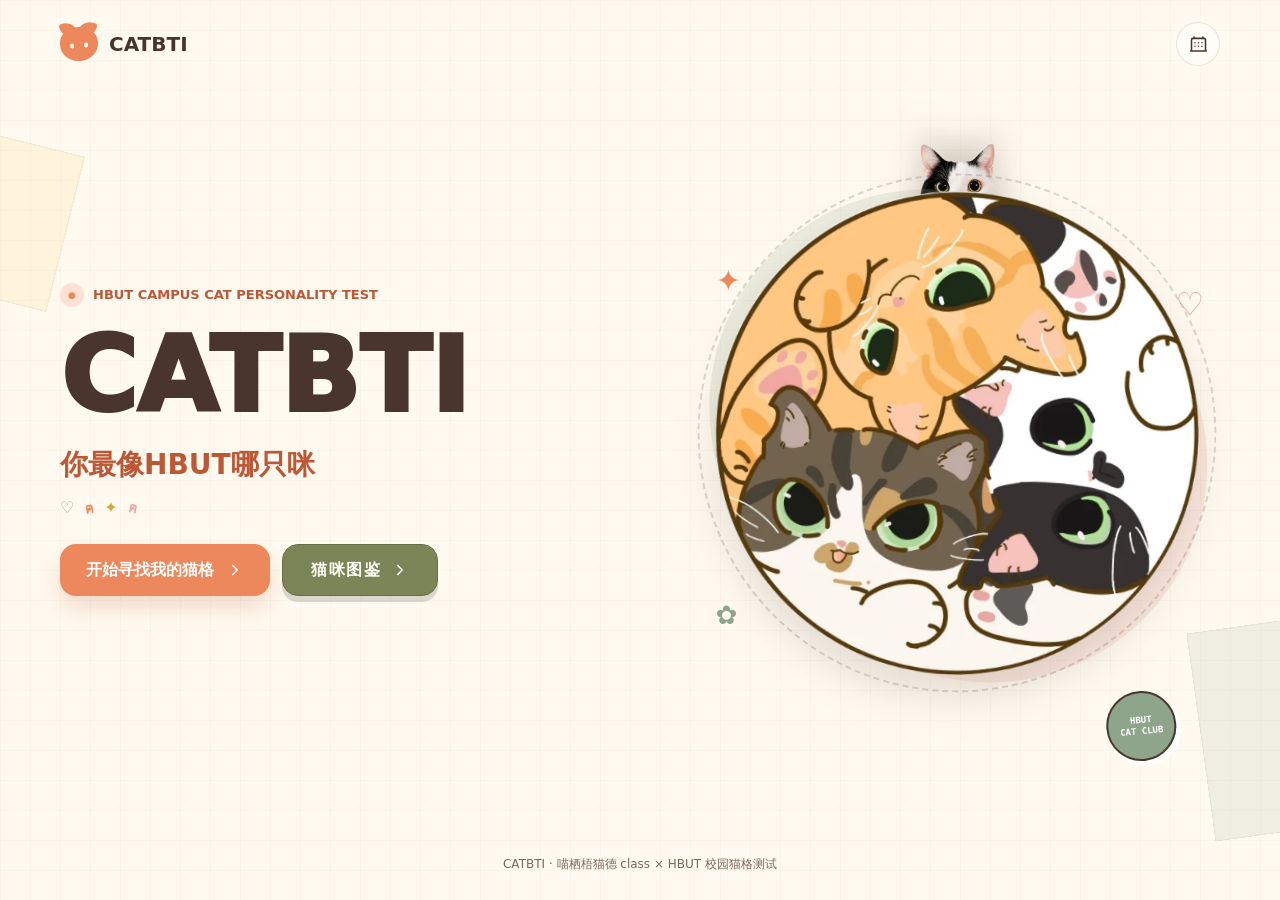
==== index.html @ 285d9686 "Fix responsive image aspect ratios" ====
<!DOCTYPE html>
<html lang="zh-CN">
<head>
  <meta charset="UTF-8">
  <meta name="viewport" content="width=device-width, initial-scale=1.0, viewport-fit=cover">
  <meta name="theme-color" content="#fffaf0">
  <meta name="description" content="CATBTI HBUT 校园猫格测试">
  <title>CATBTI · HBUT 校园猫格测试</title>
  <link rel="icon" href="data:image/svg+xml,%3Csvg xmlns='http://www.w3.org/2000/svg' viewBox='0 0 32 32'%3E%3Ctext y='24' font-size='24'%3E%F0%9F%90%BE%3C/text%3E%3C/svg%3E">
  <link rel="stylesheet" href="styles/foundation/base.css?v=20260801-layout1">
  <link rel="stylesheet" href="styles/pages/result.css?v=20260801-layout1">
  <link rel="stylesheet" href="styles/effects/animations.css?v=20260801-layout1">
  <link rel="stylesheet" href="styles/foundation/responsive.css?v=20260801-layout1">
</head>
<body>
  <div class="ambient ambient-one" aria-hidden="true"></div>
  <div class="ambient ambient-two" aria-hidden="true"></div>

  <header class="site-header">
    <button class="brand" type="button" data-route="home" aria-label="返回首页">
      <span class="brand-mark" aria-hidden="true"><span></span></span>
      <span class="brand-name" data-content="site.shortName"></span>
    </button>
    <button class="icon-button" id="galleryShortcut" type="button" aria-label="打开猫咪图鉴" title="猫咪图鉴">
      <svg viewBox="0 0 24 24" aria-hidden="true"><path d="M4 19.5V6.8C4 5.8 4.8 5 5.8 5H18a2 2 0 0 1 2 2v12.5M7 5V3.5M17 5V3.5M3 19.5h18M8 10h.01M12 10h.01M16 10h.01M8 14h.01M12 14h.01M16 14h.01"/></svg>
    </button>
  </header>

  <main id="app" tabindex="-1">
    <section class="view home-view is-active" id="homeView" aria-labelledby="homeTitle">
      <div class="hero-copy">
        <div class="eyebrow"><span class="mini-paw" aria-hidden="true">●</span><span data-content="site.eyebrow"></span></div>
        <h1 id="homeTitle"><span data-content="site.name"></span></h1>
        <p class="hero-intro" data-content="site.intro"></p>
        <div class="hero-doodles" aria-hidden="true"><span>♡</span><span>ฅ</span><span>✦</span><span>ฅ</span></div>
        <div class="hero-actions">
          <button class="button button-primary" id="startButton" type="button">
            <span data-content="site.startButton"></span>
            <svg viewBox="0 0 24 24" aria-hidden="true"><path d="m9 18 6-6-6-6"/></svg>
          </button>
          <button class="button button-secondary" id="homeGalleryButton" type="button">
            <span>猫咪图鉴</span>
            <svg viewBox="0 0 24 24" aria-hidden="true"><path d="m9 18 6-6-6-6"/></svg>
          </button>
        </div>
      </div>
      <div class="hero-visual">
        <button class="disc-peek-cat disc-peek-dazuo" type="button" data-peek-cat="dazuo" aria-label="发现圆边偷看的大佐，点一下让它躲回去" aria-hidden="true" tabindex="-1">
          <img data-src="assets/images/cover/cover-peek-dazuo-radial-v2.png?v=20260728-radial2" data-sizes="(max-width: 640px) 112px, 148px" alt="" decoding="async">
        </button>
        <button class="disc-peek-cat disc-peek-laba" type="button" data-peek-cat="laba" aria-label="发现圆边偷看的喇叭，点一下让它躲回去" aria-hidden="true" tabindex="-1">
          <img data-src="assets/images/cover/cover-peek-laba-radial-v2.png?v=20260728-radial2" data-sizes="(max-width: 640px) 112px, 148px" alt="" decoding="async">
        </button>
        <div class="hero-cover-frame">
          <img data-src="assets/images/cover/cover.png" data-sizes="(max-width: 760px) 92vw, 620px" fetchpriority="high" alt="四只 HBUT 校园猫咪的可爱合照插画">
          <span class="cover-sticker" aria-hidden="true">HBUT<br>CAT CLUB</span>
        </div>
        <span class="cover-spark cover-spark-one" aria-hidden="true">✦</span>
        <span class="cover-spark cover-spark-two" aria-hidden="true">♡</span>
        <span class="cover-spark cover-spark-three" aria-hidden="true">✿</span>
      </div>
    </section>

    <section class="view test-view" id="testView" aria-labelledby="questionTitle">
      <div class="test-shell">
        <div class="test-topline">
          <button class="back-button" id="testBackButton" type="button" aria-label="返回上一题" title="返回上一题">
            <svg viewBox="0 0 24 24" aria-hidden="true"><path d="m15 18-6-6 6-6"/></svg>
            <span>上一题</span>
          </button>
          <div class="progress-copy"><span id="progressLabel"></span><strong id="progressPercent"></strong></div>
        </div>
        <div class="progress-track" aria-hidden="true"><span id="progressBar"></span></div>
        <article class="question-panel" id="questionPanel">
          <span class="question-paw paw-print-one" aria-hidden="true">ฅ</span>
          <span class="question-paw paw-print-two" aria-hidden="true">♡</span>
          <div class="question-number" id="questionNumber"></div>
          <h2 id="questionTitle"></h2>
          <div class="option-list" id="optionList" role="radiogroup"></div>
        </article>
      </div>
    </section>

    <section class="view result-view" id="resultView" aria-labelledby="resultType">
      <div class="receipt-scene" id="receiptScene">
        <div class="receipt-feed" id="receiptFeed">
          <article class="result-shell" id="resultReceipt">
            <div class="result-heading">
              <span class="eyebrow" data-content="site.resultEyebrow"></span>
              <h2 id="resultType"></h2>
              <p id="resultTitle"></p>
            </div>
            <section class="claim-card" aria-labelledby="claimCardTitle">
              <div class="claim-card-copy">
                <span class="claim-card-kicker">CAT PERSONALITY CARD</span>
                <h3 id="claimCardTitle" data-content="site.claimNotice"></h3>
                <p>向摊位工作人员出示本页即可领取</p>
              </div>
              <div class="result-barcode" role="img" aria-label="CATBTI 猫格卡领取条形码">
                <span aria-hidden="true"></span>
                <p id="resultBarcodeCode">CATBTI</p>
              </div>
            </section>
        <div class="result-layout">
          <div class="result-portrait-wrap">
            <div class="result-photo-stage">
              <div class="result-photo-track" id="resultPhotoTrack" aria-live="polite"></div>
              <div class="cat-intro-effect" id="resultCatEffect" aria-hidden="true">
                <img data-src="assets/images/surprises/zuoxiajiao-surprise-cutout.png" data-sizes="(max-width: 900px) 88vw, 600px" alt="" decoding="async">
              </div>
              <button class="photo-nav photo-prev" id="photoPrev" type="button" aria-label="上一张猫咪照片" title="上一张">
                <svg viewBox="0 0 24 24" aria-hidden="true"><path d="m15 18-6-6 6-6"/></svg>
              </button>
              <button class="photo-nav photo-next" id="photoNext" type="button" aria-label="下一张猫咪照片" title="下一张">
                <svg viewBox="0 0 24 24" aria-hidden="true"><path d="m9 6 6 6-6 6"/></svg>
              </button>
            </div>
            <div class="photo-pagination" id="photoPagination" aria-label="照片页码"></div>
            <span class="type-stamp" id="resultStamp"></span>
            <div class="dazuo-surprise" id="dazuoSurprise" aria-hidden="true">
              <div class="surprise-glow"></div>
              <div class="gift-whisper" aria-hidden="true">似乎有什么东西在里面</div>
              <div class="cat-duel-stage" aria-live="polite">
                <button class="duel-cat duel-cat-dazuo" type="button" data-duel-cat="dazuo" aria-label="点击大佐">
                  <img data-src="assets/images/surprises/duo/surprise-dazuo.png" data-sizes="(max-width: 640px) 46vw, 420px" alt="大佐" decoding="async">
                </button>
                <button class="duel-cat duel-cat-laba" type="button" data-duel-cat="laba" aria-label="点击喇叭">
                  <img data-src="assets/images/surprises/duo/surprise-laba.png" data-sizes="(max-width: 640px) 46vw, 420px" alt="喇叭" decoding="async">
                </button>
                <div class="surprise-caption" id="surpriseCaption">
                  <span class="surprise-caption-copy">礼盒里好像有猫在讲话……</span>
                </div>
                <button class="surprise-end-button" id="surpriseEndButton" type="button" aria-label="结束惊喜">
                  <img class="end-paw" data-src="assets/images/ui/end-paw.png" data-sizes="96px" alt="" aria-hidden="true" decoding="async">
                  <span>END</span>
                </button>
              </div>
              <div class="gift-box" role="button" tabindex="0" aria-label="打开礼盒">
                <img data-src="assets/images/surprises/duo/dazuo-gift-box.png" data-sizes="(max-width: 640px) 72vw, 420px" alt="" decoding="async">
              </div>
              <span class="spark spark-1">✦</span>
              <span class="spark spark-2">✧</span>
              <span class="spark spark-3">✦</span>
              <span class="spark spark-4">✧</span>
              <span class="spark spark-5">✦</span>
              <span class="spark spark-6">✧</span>
              <span class="spark spark-7">✦</span>
              <span class="spark spark-8">✧</span>
              <span class="spark spark-9">✦</span>
              <span class="spark spark-10">✧</span>
              <span class="spark spark-11">✦</span>
              <span class="spark spark-12">✧</span>
              <span class="spark spark-13">✦</span>
              <span class="spark spark-14">✧</span>
              <span class="confetti confetti-1"></span>
              <span class="confetti confetti-2"></span>
              <span class="confetti confetti-3"></span>
              <span class="confetti confetti-4"></span>
              <span class="confetti confetti-5"></span>
              <span class="confetti confetti-6"></span>
              <span class="confetti confetti-7"></span>
              <span class="confetti confetti-8"></span>
              <span class="confetti confetti-9"></span>
              <span class="confetti confetti-10"></span>
              <span class="confetti confetti-11"></span>
              <span class="confetti confetti-12"></span>
              <span class="confetti confetti-13"></span>
              <span class="confetti confetti-14"></span>
              <span class="confetti confetti-15"></span>
              <span class="confetti confetti-16"></span>
              <span class="soft-boom"></span>
            </div>
          </div>
          <div class="result-copy">
            <div class="cat-identity">
              <div class="cat-name-line"><span data-content="site.yourCatLabel"></span><strong id="resultCatName"></strong></div>
            </div>
            <blockquote class="result-signature" id="resultQuote"></blockquote>
            <section class="result-personality" aria-labelledby="personalityTitle">
              <h3 id="personalityTitle">你可能是</h3>
              <div class="result-personality-content" id="resultPersonality"></div>
            </section>
            <section class="result-story" aria-labelledby="catStoryTitle">
              <h3 id="catStoryTitle">猫咪小传</h3>
              <div class="result-story-content" id="resultBiography"></div>
            </section>
          </div>
        </div>
          </article>
        </div>
        <div class="result-actions">
          <button class="button button-primary" id="retryButton" type="button" data-content="site.retryButton"></button>
          <button class="button button-secondary" id="resultGalleryButton" type="button" data-content="site.galleryButton"></button>
        </div>
        <button class="danke-queen-pop" id="dankeQueenPop" type="button" aria-label="queen surprise">
          <span class="danke-heart" aria-hidden="true"></span>
          <img class="danke-throne" data-src="assets/images/surprises/danke-queen/danke-queen-throne.png?v=20260729-queen1" data-sizes="(max-width: 640px) 90vw, 620px" alt="" aria-hidden="true" decoding="async">
          <span class="danke-particles" aria-hidden="true">
            <i></i><i></i><i></i><i></i><i></i><i></i>
            <i></i><i></i><i></i><i></i><i></i><i></i>
          </span>
          <img class="danke-queen-cat" data-src="assets/images/surprises/danke-queen/danke-queen-royal.png?v=20260729-queen1" data-sizes="(max-width: 640px) 48vw, 360px" alt="Danke queen" decoding="async">
          <span class="danke-queen-bubble">QUEEN never cry&#65281;&#128081;</span>
        </button>
      </div>
        <aside class="result-group-invite" aria-labelledby="resultGroupInviteTitle">
          <h3 id="resultGroupInviteTitle">感谢您完成这个测试，欢迎加入湖工猫友交流群一起讨论小猫咪！</h3>
          <strong>801014356</strong>
        </aside>
        <section class="community-panel" aria-label="猫协介绍">
          <div class="community-heading">
            <span class="community-kicker">HBUT CAT CLUB</span>
            <p class="community-intro">如果你对校园猫咪救助工作感兴趣，以下是一些猫协介绍：</p>
          </div>

          <div class="association-copy">
            <section class="association-section">
              <span class="association-index" aria-hidden="true">01</span>
              <div>
                <h4>我们在做什么</h4>
                <p>猫协目前以对学校猫咪进行绝育为主。我们不是学校官方社团，而是民间组织，大家都是为爱发电，所以很需要成员愿意做事。</p>
              </div>
            </section>
            <section class="association-section">
              <span class="association-index" aria-hidden="true">02</span>
              <div>
                <h4>资金与 TNR 工作</h4>
                <p>协会主要通过文创义卖的商业化活动（不通过募捐）筹集资金，对学校里的猫咪进行 TNR，即抓捕、绝育、放归。</p>
                <p>由于协会前期经验教训和目前实际条件限制，协会暂不会对学校里的猫咪进行救助和领养。原因包括但不限于：救助花费的资金是绝育的几倍且收效甚微；领养方面目前不具备能够用于过渡猫咪的房间和足够的照看人手。我们的工作重心在 TNR 上，可能与传统的救助理念有差异，希望各位同学能提前了解清楚。</p>
              </div>
            </section>
            <section class="association-section">
              <span class="association-index" aria-hidden="true">03</span>
              <div>
                <h4>加入前请了解</h4>
                <p>由于商业化活动不可避免地涉及资金交易，协会没有办法注册成为湖工官方社团，只能以创业项目为外壳、以民间社团的名义活动。因此，官方社团的部分福利（如素测加分等）我们无法提供。</p>
                <p>协会内气氛友善，没有上下级之分，大家都是为爱发电。协会内也有礼物、团建和其他娱乐活动，还可以学习到许多创业项目相关的知识和能力。加入协会会是一段与其他学校组织不一样的经历。</p>
                <p>进入协会需要付出一定的时间和精力，无论是线下活动、文创设计还是自媒体运营，都需要能够负责某一部分工作。长时间不承接任何任务、不参与任何活动的成员将会被协会劝退。</p>
                <p>目前分为绝育小队、猫协号运营、文创设计、摆摊活动等几个板块。如果在权衡与思考后决定加入，可以加入猫咪同好群，查看招新公告并联系我们。</p>
              </div>
            </section>
          </div>

          <section class="official-accounts" aria-labelledby="accountsTitle">
            <div class="accounts-heading">
              <span>FOLLOW US</span>
              <h4 id="accountsTitle">我们的更多官方账号</h4>
            </div>
            <div class="account-grid">
              <figure class="account-card">
                <div class="account-image"><img src="assets/images/generated/social/social-douyin-jpg-1200.webp" srcset="assets/images/generated/social/social-douyin-jpg-320.webp 320w, assets/images/generated/social/social-douyin-jpg-720.webp 720w, assets/images/generated/social/social-douyin-jpg-1200.webp 1200w" sizes="(max-width: 640px) 88vw, 360px" width="1200" height="1867" alt="猫协抖音账号页面" loading="lazy" decoding="async"></div>
                <figcaption><strong>抖音账号</strong><span>40719682273</span></figcaption>
              </figure>
              <figure class="account-card">
                <div class="account-image"><img src="assets/images/generated/social/social-xiaohongshu-jpg-987.webp" srcset="assets/images/generated/social/social-xiaohongshu-jpg-320.webp 320w, assets/images/generated/social/social-xiaohongshu-jpg-720.webp 720w, assets/images/generated/social/social-xiaohongshu-jpg-987.webp 987w" sizes="(max-width: 640px) 88vw, 360px" width="987" height="1347" alt="猫协小红书账号页面" loading="lazy" decoding="async"></div>
                <figcaption><strong>小红书账号</strong><span>2983452568</span></figcaption>
              </figure>
              <figure class="account-card">
                <div class="account-image account-image-qr"><img src="assets/images/generated/social/public-account-qr-jpg-258.webp" width="258" height="258" alt="喵栖梧猫德 class 微信公众号二维码" loading="lazy" decoding="async"></div>
                <figcaption><strong>公众号账号</strong><span>扫码关注</span><small class="account-note">有精心制作的湖工猫咪图鉴，速来品鉴！</small></figcaption>
              </figure>
            </div>
          </section>

          <footer class="community-thanks">
            <span>THANK YOU</span>
            <p>在此感谢机关枪，佐佐咪，淼淼搭建此网站，和帮助内测提出建议的猫协成员，以及提供照片和故事的所有猫友们。</p>
          </footer>
        </section>
    </section>

    <section class="view gallery-view" id="galleryView" aria-labelledby="galleryTitle">
      <button class="gallery-back-button" id="galleryBackButton" type="button" hidden>
        <svg viewBox="0 0 24 24" aria-hidden="true"><path d="m15 18-6-6 6-6"/></svg>
        <span id="galleryBackLabel">返回测试结果</span>
      </button>
      <div class="gallery-heading">
        <span class="eyebrow" data-content="site.galleryEyebrow"></span>
        <h2 id="galleryTitle" data-content="site.galleryTitle"></h2>
        <p data-content="site.galleryIntro"></p>
      </div>
      <aside class="student-guide" aria-label="新生指引">
        <div class="guide-bubble">住在不同区解锁的咪也不一样呀！来提前认识一下咪们吧，欢迎来摊位上购入咪学长学姐周边！</div>
        <figure class="guide-cat">
          <img data-src="assets/images/guides/danhuang-guide-cutout.png" data-sizes="(max-width: 640px) 42vw, 280px" alt="蛋黄新生指引" decoding="async">
          <figcaption>新生指引</figcaption>
        </figure>
      </aside>
      <div class="cat-atlas" id="catGrid"></div>
    </section>
  </main>

  <section class="fate-transition" id="fateTransition" aria-hidden="true" aria-live="assertive">
    <div class="fate-transition-backdrop" aria-hidden="true"></div>
    <div class="fate-transition-stage">
      <div class="fate-copy">
        <span class="fate-kicker">命运的骰子摇动……</span>
        <h2>大佐和喇叭会不会降临呢？</h2>
      </div>

      <div class="fate-dice-scene" aria-hidden="true">
        <div class="fate-dice">
          <span class="fate-dice-face fate-dice-front"><i></i></span>
          <span class="fate-dice-face fate-dice-back"><i></i><i></i><i></i><i></i><i></i><i></i></span>
          <span class="fate-dice-face fate-dice-right"><i></i><i></i><i></i></span>
          <span class="fate-dice-face fate-dice-left"><i></i><i></i><i></i><i></i></span>
          <span class="fate-dice-face fate-dice-top"><i></i><i></i></span>
          <span class="fate-dice-face fate-dice-bottom"><i></i><i></i><i></i><i></i><i></i></span>
        </div>
        <span class="fate-dice-shadow"></span>
      </div>

      <div class="fate-burst" aria-hidden="true">
        <i></i><i></i><i></i><i></i><i></i><i></i>
        <i></i><i></i><i></i><i></i><i></i><i></i>
      </div>

      <div class="fate-escape-cats" aria-hidden="true">
        <img class="fate-escape-cat fate-escape-dazuo" data-src="assets/images/surprises/duo/surprise-dazuo.png" data-sizes="(max-width: 640px) 38vw, 360px" alt="" decoding="async">
        <img class="fate-escape-cat fate-escape-laba" data-src="assets/images/surprises/duo/surprise-laba.png" data-sizes="(max-width: 640px) 38vw, 360px" alt="" decoding="async">
        <span class="fate-paw-trail fate-paw-trail-left">🐾　🐾　🐾</span>
        <span class="fate-paw-trail fate-paw-trail-right">🐾　🐾　🐾</span>
      </div>

      <p class="fate-outcome" id="fateOutcome"></p>
    </div>
  </section>

  <footer><span data-content="site.footer"></span></footer>

  <dialog class="cat-dialog" id="catDialog">
    <button class="dialog-close" id="dialogClose" type="button" aria-label="关闭" title="关闭">
      <svg viewBox="0 0 24 24" aria-hidden="true"><path d="M6 6l12 12M18 6 6 18"/></svg>
    </button>
    <div id="dialogContent"></div>
  </dialog>

  <script src="src/data/config.js?v=20260729-danta1"></script>
  <script src="src/core/matcher.js"></script>
  <script src="src/core/image-manifest.js?v=20260731-images1"></script>
  <script src="src/core/runtime.js?v=20260731-images1"></script>
  <script src="src/features/cover-peek.js?v=20260801-structure1"></script>
  <script src="src/features/quiz.js?v=20260801-structure1"></script>
  <script src="src/features/effects/fate-transition.js?v=20260731-images1"></script>
  <script src="src/features/effects/danke-queen.js?v=20260731-refactor3"></script>
  <script src="src/features/effects/duo-surprise.js?v=20260731-images1"></script>
  <script src="src/app.js?v=20260801-images2"></script>
</body>
</html>
---- styles/foundation/base.css ----
:root {
  --cream: #fffaf0;
  --paper: #fffdf8;
  --butter: #f8e7b3;
  --orange: #ed875c;
  --orange-dark: #bd5837;
  --brown: #49352d;
  --brown-soft: #7d665b;
  --sage: #8ea58c;
  --pink: #e8a8a0;
  --line: rgba(73, 53, 45, 0.13);
  --shadow: 0 18px 55px rgba(107, 72, 50, 0.12);
  --radius-lg: 28px;
  --radius-md: 20px;
  --font: "PingFang SC", "Microsoft YaHei", system-ui, sans-serif;
  --receipt-display: Impact, Haettenschweiler, "Arial Narrow Bold", "Arial Black", sans-serif;
  --receipt-slab: Rockwell, "Rockwell Extra Bold", "Arial Black", "Microsoft YaHei", serif;
  --receipt-mono: "Courier New", Consolas, "Microsoft YaHei", monospace;
}

* { box-sizing: border-box; }

html { scroll-behavior: smooth; overflow-x: hidden; }

body {
  margin: 0;
  min-width: 320px;
  overflow-x: hidden;
  color: var(--brown);
  background:
    linear-gradient(rgba(73, 53, 45, 0.027) 1px, transparent 1px),
    linear-gradient(90deg, rgba(73, 53, 45, 0.027) 1px, transparent 1px),
    var(--cream);
  background-size: 30px 30px;
  font-family: var(--font);
  line-height: 1.6;
  letter-spacing: 0;
  -webkit-font-smoothing: antialiased;
}

button, input { font: inherit; }
button { color: inherit; }
button:focus-visible, [role="radio"]:focus-visible { outline: 3px solid rgba(237, 135, 92, 0.35); outline-offset: 3px; }
button,
[role="button"],
.disc-peek-cat,
.duel-cat,
.gift-box,
.surprise-end-button,
.danke-queen-pop,
.danke-queen-cat,
.result-heading p.is-danke-trigger {
  -webkit-tap-highlight-color: transparent;
  -webkit-touch-callout: none;
  user-select: none;
  touch-action: manipulation;
}
img { display: block; max-width: 100%; height: auto; }

.ambient {
  position: fixed;
  z-index: -1;
  pointer-events: none;
  border: 1px solid rgba(73, 53, 45, 0.06);
  transform: rotate(14deg);
}
.ambient-one { width: 160px; height: 160px; top: 15%; left: -92px; background: rgba(248, 231, 179, 0.34); }
.ambient-two { width: 210px; height: 210px; right: -130px; bottom: 8%; background: rgba(142, 165, 140, 0.13); transform: rotate(-8deg); }

.site-header {
  width: min(1160px, calc(100% - 40px));
  height: 88px;
  margin: 0 auto;
  display: flex;
  align-items: center;
  justify-content: space-between;
  position: relative;
  z-index: 10;
}

.brand { border: 0; background: none; padding: 8px 0; display: flex; gap: 11px; align-items: center; cursor: pointer; }
.brand-name { font-size: 20px; font-weight: 900; letter-spacing: 0; }
.brand-mark { width: 38px; height: 34px; position: relative; background: var(--orange); border-radius: 46% 46% 50% 50%; transform: rotate(-4deg); }
.brand-mark::before, .brand-mark::after { content: ""; position: absolute; top: -6px; width: 15px; height: 17px; background: var(--orange); border-radius: 3px 12px 3px 12px; }
.brand-mark::before { left: 2px; transform: rotate(-20deg); }
.brand-mark::after { right: 2px; transform: rotate(110deg); }
.brand-mark span::before, .brand-mark span::after { content: ""; position: absolute; z-index: 1; top: 16px; width: 4px; height: 5px; border-radius: 50%; background: var(--cream); }
.brand-mark span::before { left: 10px; }
.brand-mark span::after { right: 10px; }

.icon-button, .back-button, .dialog-close {
  width: 44px;
  height: 44px;
  display: grid;
  place-items: center;
  border: 1px solid var(--line);
  border-radius: 50%;
  background: rgba(255, 253, 248, 0.86);
  cursor: pointer;
  transition: transform 180ms ease, background 180ms ease;
}
.icon-button:hover, .back-button:hover, .dialog-close:hover { transform: translateY(-2px); background: #fff; }
.icon-button svg, .back-button svg, .dialog-close svg { width: 21px; fill: none; stroke: currentColor; stroke-width: 1.8; stroke-linecap: round; stroke-linejoin: round; }
.back-button { width: auto; grid-auto-flow: column; gap: 7px; padding: 0 14px 0 11px; border-radius: 99px; font-size: 13px; font-weight: 800; }
.back-button:disabled { color: #b9a99e; background: rgba(245, 238, 227, .6); cursor: not-allowed; opacity: .65; }
.back-button:disabled:hover { transform: none; }

main { min-height: calc(100vh - 158px); outline: none; }
.view { display: none; width: min(1160px, calc(100% - 40px)); margin: 0 auto; animation: view-in 420ms ease both; }
.view.is-active { display: block; }
@keyframes view-in { from { opacity: 0; transform: translateY(8px); } to { opacity: 1; transform: none; } }

.home-view.is-active {
  min-height: calc(100vh - 158px);
  display: grid;
  grid-template-columns: minmax(0, 1fr) minmax(430px, 0.92fr);
  gap: 64px;
  align-items: center;
  padding: 46px 0 76px;
  position: relative;
}
.hero-copy, .hero-visual { position: relative; z-index: 2; }

.eyebrow {
  display: inline-flex;
  align-items: center;
  gap: 9px;
  color: var(--orange-dark);
  font-size: 13px;
  font-weight: 800;
  letter-spacing: 0;
}
.mini-paw { width: 24px; height: 24px; display: grid; place-items: center; color: var(--orange); border-radius: 50%; background: #fde2d3; font-size: 9px; }
.hero-copy h1 { margin: 24px 0 22px; font-size: 104px; line-height: 0.88; font-weight: 950; color: var(--brown); }
.hero-copy h1 small { max-width: 470px; display: block; margin-top: 27px; color: var(--orange); font-family: ui-monospace, SFMono-Regular, Consolas, monospace; font-size: 14px; line-height: 1.4; font-weight: 700; }
.hero-intro { max-width: 570px; margin: 0; color: var(--orange-dark); font-size: 28px; line-height: 1.45; font-weight: 900; }
.hero-doodles { height: 28px; display: flex; align-items: center; gap: 11px; margin-top: 9px; color: var(--sage); }
.hero-doodles span { display: inline-block; font-weight: 900; animation: doodle-bob 3.6s ease-in-out infinite; }
.hero-doodles span:nth-child(2) { color: var(--orange); animation-delay: -.8s; transform: rotate(-10deg); }
.hero-doodles span:nth-child(3) { color: #d5a940; animation-delay: -1.6s; }
.hero-doodles span:nth-child(4) { color: var(--pink); animation-delay: -2.4s; transform: rotate(11deg); }
@keyframes doodle-bob { 50% { transform: translateY(-4px) rotate(5deg); } }
.hero-actions { display: flex; gap: 12px; margin-top: 34px; }
.button { min-height: 52px; padding: 0 25px; border-radius: 16px; border: 1px solid transparent; font-weight: 800; cursor: pointer; transition: transform 180ms ease, box-shadow 180ms ease, background 180ms ease; }
.button:hover { transform: translateY(-2px); }
.button-primary { color: #fff; background: var(--orange); box-shadow: 0 12px 24px rgba(189, 88, 55, 0.2); }
.button-primary:hover { background: var(--orange-dark); box-shadow: 0 14px 30px rgba(189, 88, 55, 0.25); }
.button-secondary { border-color: var(--line); background: rgba(255, 253, 248, 0.88); }
.button-secondary:hover { background: #fff; }
.hero-actions .button-primary { display: inline-flex; align-items: center; gap: 12px; }
.hero-actions svg { width: 18px; fill: none; stroke: currentColor; stroke-width: 2; stroke-linecap: round; stroke-linejoin: round; }
.quick-facts { display: flex; flex-wrap: wrap; gap: 22px; margin-top: 32px; color: var(--brown-soft); font-size: 13px; }
.quick-facts span { display: flex; align-items: center; gap: 8px; }
.quick-facts i { width: 6px; height: 6px; border-radius: 50%; background: var(--sage); }

.hero-visual { min-height: 550px; position: relative; overflow: visible; isolation: isolate; }
.disc-peek-cat {
  --peek-contact-x: 50%;
  --peek-rotation: 0deg;
  --peek-in-x: 0px;
  --peek-in-y: 52px;
  position: absolute;
  z-index: 2;
  margin: 0;
  padding: 0;
  border: 0;
  outline: 0;
  opacity: 0;
  background: transparent;
  cursor: pointer;
  touch-action: manipulation;
  pointer-events: none;
  transform: translate(var(--peek-in-x), var(--peek-in-y)) rotate(var(--peek-rotation)) scale(.08);
  transform-origin: var(--peek-contact-x) 100%;
  transition: opacity 140ms ease, transform 330ms cubic-bezier(.17, .89, .28, 1.22);
  will-change: transform, opacity;
}
.disc-peek-cat.is-visible {
  opacity: 1;
  pointer-events: auto;
  transform: translate(0, 0) rotate(var(--peek-rotation)) scale(1);
}
.disc-peek-cat.is-hiding {
  opacity: 0;
  pointer-events: none;
  transform: translate(var(--peek-in-x), var(--peek-in-y)) rotate(var(--peek-rotation)) scale(.03);
  transition-duration: 140ms;
  transition-timing-function: cubic-bezier(.55, 0, .85, .35);
}
.disc-peek-cat:focus-visible {
  outline: none;
}
.disc-peek-cat img {
  display: block;
  width: 100%;
  height: 100%;
  object-fit: contain;
  user-select: none;
  -webkit-user-drag: none;
  filter: drop-shadow(0 -1px 2px rgba(76, 48, 35, .03));
  transition: filter 330ms cubic-bezier(.17, .89, .28, 1.22);
}
.disc-peek-cat.is-visible img {
  filter: drop-shadow(0 -10px 18px rgba(76, 48, 35, .28));
}
.disc-peek-cat.is-hiding img {
  filter: drop-shadow(0 -1px 1px rgba(76, 48, 35, 0));
  transition-duration: 140ms;
  transition-timing-function: cubic-bezier(.55, 0, .85, .35);
}
.hero-cover-frame { position: absolute; left: 50%; top: 48%; z-index: 4; width: min(92%, 485px); aspect-ratio: 1; pointer-events: none; transform: translate(-50%, -50%) rotate(2deg); }
.hero-cover-frame::before { content: ""; position: absolute; inset: -18px; z-index: -1; border: 2px dashed rgba(73, 53, 45, .18); border-radius: 50%; animation: spin 35s linear infinite; }
.hero-cover-frame::after { content: ""; position: absolute; inset: 5%; z-index: -2; border-radius: 50%; background: var(--butter); box-shadow: 34px 31px 0 rgba(232, 168, 160, .22), -31px -25px 0 rgba(142, 165, 140, .18); }
.hero-cover-frame img { width: 100%; height: 100%; object-fit: contain; filter: drop-shadow(0 22px 22px rgba(83, 55, 38, .15)); }
.cover-sticker { position: absolute; right: 12px; bottom: -80px; width: 70px; height: 70px; display: grid; place-items: center; border: 2px solid var(--brown); border-radius: 50%; color: #fff; background: var(--sage); font-family: ui-monospace, SFMono-Regular, Consolas, monospace; font-size: 9px; font-weight: 900; line-height: 1.25; text-align: center; transform: rotate(-7deg); box-shadow: 4px 5px 0 #fff; }
.cover-spark { position: absolute; z-index: 5; font-weight: 900; pointer-events: none; animation: float 4.5s ease-in-out infinite; }
.cover-spark-one { left: 4%; top: 16%; color: var(--orange); font-size: 30px; }
.cover-spark-two { right: 3%; top: 20%; color: var(--pink); font-size: 32px; animation-delay: -1.4s; }
.cover-spark-three { left: 4%; bottom: 15%; color: var(--sage); font-size: 26px; animation-delay: -2.6s; }
.sun-disc { position: absolute; width: 390px; height: 390px; left: 50%; top: 46%; border-radius: 50%; background: var(--butter); transform: translate(-50%, -50%); box-shadow: inset 0 0 0 1px rgba(73, 53, 45, 0.05); }
.sun-disc::before { content: ""; position: absolute; inset: -34px; border: 1px dashed rgba(73, 53, 45, 0.18); border-radius: 50%; animation: spin 35s linear infinite; }
@keyframes spin { to { transform: rotate(360deg); } }
.campus-line { position: absolute; left: 6%; right: 5%; bottom: 58px; height: 72px; border-bottom: 3px solid var(--brown); }
.campus-line::before { content: ""; position: absolute; left: 0; bottom: 0; width: 34%; height: 50px; border: 3px solid var(--brown); border-bottom: 0; clip-path: polygon(0 100%, 0 46%, 15% 46%, 15% 21%, 30% 21%, 30% 54%, 45% 54%, 45% 0, 61% 0, 61% 52%, 80% 52%, 80% 32%, 100% 32%, 100% 100%); background: rgba(255,250,240,.45); }
.campus-line::after { content: ""; position: absolute; right: 4%; bottom: 0; width: 110px; height: 65px; border: 3px solid var(--brown); border-bottom: 0; border-radius: 80% 80% 0 0; }
.hero-cat { position: absolute; left: 50%; top: 49%; width: 270px; height: 365px; transform: translate(-50%, -50%); }
.hero-head { position: absolute; z-index: 3; left: 35px; top: 38px; width: 200px; height: 174px; background: #d78a54; border: 3px solid var(--brown); border-radius: 44% 44% 46% 46%; }
.hero-ear { position: absolute; z-index: 2; top: 11px; width: 80px; height: 88px; background: #d78a54; border: 3px solid var(--brown); }
.hero-ear-left { left: 35px; border-radius: 8px 60px 8px 55px; transform: rotate(-12deg); }
.hero-ear-right { right: 35px; border-radius: 60px 8px 55px 8px; transform: rotate(12deg); }
.hero-ear::after { content: ""; position: absolute; inset: 18px; background: #edb2a0; border-radius: inherit; }
.hero-body { position: absolute; z-index: 1; left: 48px; top: 176px; width: 174px; height: 160px; background: #d78a54; border: 3px solid var(--brown); border-radius: 47% 47% 18% 18%; }
.hero-body::before, .hero-body::after { content: ""; position: absolute; bottom: -2px; width: 48px; height: 83px; background: #d78a54; border: 3px solid var(--brown); border-radius: 40px 40px 10px 10px; }
.hero-body::before { left: 13px; }.hero-body::after { right: 13px; }
.hero-tail { position: absolute; z-index: 0; right: -7px; bottom: 49px; width: 125px; height: 115px; border: 25px solid #d78a54; border-left-color: transparent; border-radius: 50%; transform: rotate(9deg); filter: drop-shadow(2px 0 var(--brown)) drop-shadow(-2px 0 var(--brown)) drop-shadow(0 2px var(--brown)) drop-shadow(0 -2px var(--brown)); }
.eye { position: absolute; top: 69px; width: 9px; height: 15px; border-radius: 50%; background: var(--brown); }.eye-left { left: 57px; }.eye-right { right: 57px; }
.nose { position: absolute; left: 50%; top: 93px; width: 11px; height: 8px; border-radius: 50% 50% 65% 65%; background: #8f4f42; transform: translateX(-50%); }
.mouth { position: absolute; left: 50%; top: 102px; width: 30px; height: 17px; border-bottom: 2px solid var(--brown); border-radius: 50%; transform: translateX(-50%); }
.mouth::before { content: ""; position: absolute; left: 50%; top: -3px; height: 8px; border-left: 2px solid var(--brown); }
.stripe { position: absolute; top: 2px; width: 28px; height: 47px; border-left: 8px solid #9f5b3f; border-radius: 50%; }.stripe.s1 { left: 59px; }.stripe.s2 { right: 46px; transform: rotate(18deg); }
.float-fish { position: absolute; top: 17%; right: 0; color: var(--sage); font-family: monospace; font-size: 19px; transform: rotate(-8deg); animation: float 4s ease-in-out infinite; }
.float-paw { position: absolute; color: var(--pink); font-size: 15px; animation: float 5s ease-in-out infinite; }.paw-a { left: 2%; top: 31%; }.paw-b { right: 3%; top: 68%; animation-delay: -2s; }
@keyframes float { 50% { transform: translateY(-10px) rotate(5deg); } }

.test-view { max-width: 760px; padding: 30px 0 90px; }
.test-topline { display: flex; align-items: center; justify-content: space-between; }
.progress-copy { display: flex; gap: 15px; font-size: 13px; color: var(--brown-soft); }.progress-copy strong { color: var(--orange-dark); }
.progress-track { height: 7px; margin: 22px 0 34px; overflow: hidden; border-radius: 999px; background: #ece3d6; }
.progress-track span { display: block; width: 0; height: 100%; border-radius: inherit; background: var(--orange); transition: width 360ms ease; }
.question-panel { position: relative; padding: 44px; overflow: hidden; border: 1px solid var(--line); border-radius: var(--radius-lg); background: rgba(255, 253, 248, 0.92); box-shadow: var(--shadow); }
.question-paw { position: absolute; z-index: 0; color: rgba(237, 135, 92, .1); font-size: 72px; font-weight: 900; pointer-events: none; }
.paw-print-one { right: -9px; top: -23px; transform: rotate(18deg); }
.paw-print-two { left: 18px; bottom: -34px; color: rgba(142, 165, 140, .1); transform: rotate(-14deg); }
.question-panel > :not(.question-paw) { position: relative; z-index: 1; }
.question-enter { animation: question-in 320ms ease both; }
@keyframes question-in { from { opacity: 0; transform: translateX(12px); } }
.question-number { color: var(--orange); font-family: ui-monospace, SFMono-Regular, Consolas, monospace; font-weight: 800; font-size: 12px; }
.question-panel h2 { margin: 18px 0 9px; font-size: 28px; line-height: 1.45; }
.question-panel > p { margin: 0 0 30px; color: var(--brown-soft); font-size: 14px; }
.option-list { display: grid; gap: 13px; }
.option-button { width: 100%; min-height: 88px; padding: 14px 18px; display: grid; grid-template-columns: 54px 1fr 30px; gap: 16px; align-items: center; text-align: left; border: 1px solid var(--line); border-radius: 18px; background: #fff; cursor: pointer; transition: border 180ms ease, transform 180ms ease, background 180ms ease, box-shadow 180ms ease; }
.option-button:hover { transform: translateY(-2px); border-color: rgba(237, 135, 92, 0.45); box-shadow: 0 10px 28px rgba(107, 72, 50, 0.09); }
.option-button.is-selected { border-color: var(--orange); background: #fff8f3; box-shadow: 0 0 0 3px rgba(237, 135, 92, 0.1); }
.option-cat { --fur: #d99057; --mark: #8e583d; --inner: #efb0a7; --cat-ink: #49352d; position: relative; width: 52px; height: 49px; display: block; transition: transform 180ms ease; }
.option-cat::before, .option-cat::after { content: ""; position: absolute; z-index: 0; top: 2px; width: 19px; height: 20px; border: 2px solid var(--cat-ink); border-radius: 4px 14px 4px 14px; background: var(--fur); }
.option-cat::before { left: 5px; transform: rotate(-18deg); }
.option-cat::after { right: 5px; transform: rotate(108deg); }
.cat-face { position: absolute; z-index: 1; left: 3px; bottom: 0; width: 46px; height: 39px; border: 2px solid var(--cat-ink); border-radius: 46% 46% 48% 48%; background: var(--fur); box-shadow: inset 0 -5px rgba(255, 255, 255, .12); }
.cat-face::before { content: ""; position: absolute; left: 50%; top: -1px; width: 5px; height: 12px; border-radius: 0 0 6px 6px; background: var(--mark); box-shadow: -8px 1px 0 -1px var(--mark), 8px 1px 0 -1px var(--mark); transform: translateX(-50%); }
.cat-face::after { content: ""; position: absolute; left: 50%; bottom: 4px; width: 23px; height: 11px; border-radius: 50%; background: rgba(255, 250, 240, .55); transform: translateX(-50%); }
.cat-face i { position: absolute; z-index: 2; top: 17px; width: 5px; height: 7px; border-radius: 50%; background: var(--cat-ink); }
.cat-face i:first-child { left: 10px; }.cat-face i:nth-child(2) { right: 10px; }
.cat-face b { position: absolute; z-index: 3; left: 50%; bottom: 8px; width: 6px; height: 4px; border-radius: 50% 50% 70% 70%; background: #9d5d55; transform: translateX(-50%); }
.option-button:hover .option-cat { transform: rotate(-4deg) scale(1.05); }
.cat-style-1 { --fur: #f0c36d; --mark: #bd7a3f; --inner: #f1aaa0; }
.cat-style-1 .cat-face i { height: 3px; top: 19px; border-radius: 99px; }
.cat-style-2 { --fur: #ece8df; --mark: #8f8a80; --inner: #efb4af; }
.cat-style-2 .cat-face { background: linear-gradient(115deg, var(--mark) 0 28%, var(--fur) 29%); }
.cat-style-3 { --fur: #4f4a47; --mark: #262321; --inner: #d28f91; --cat-ink: #241f1c; }
.cat-style-3 .cat-face i { background: #efd56d; box-shadow: 0 0 0 1px #fff; }
.cat-style-4 { --fur: #f2eee6; --mark: #c77754; --inner: #edaaa1; }
.cat-style-4 .cat-face::before { width: 15px; height: 17px; border-radius: 50% 35% 55% 45%; transform: translateX(-50%) rotate(12deg); }
.cat-style-5 { --fur: #b4a18c; --mark: #64584e; --inner: #dca29d; }
.cat-style-5 .cat-face i:nth-child(2) { height: 3px; top: 19px; }
.cat-style-6 { --fur: #dda991; --mark: #fff5e7; --inner: #e99391; }
.cat-style-6 .cat-face::before { background: var(--mark); box-shadow: -9px 2px 0 -1px var(--mark), 9px 2px 0 -1px var(--mark); }
.cat-style-7 { --fur: #9aa990; --mark: #556650; --inner: #e6a6a0; }
.cat-style-7 .cat-face i { height: 3px; top: 19px; }
.option-text { font-weight: 700; line-height: 1.55; }
.option-check { width: 26px; height: 26px; display: grid; place-items: center; border-radius: 50%; border: 1px solid #d7cabc; color: transparent; }
.option-check svg { width: 15px; fill: none; stroke: currentColor; stroke-width: 2.5; stroke-linecap: round; stroke-linejoin: round; }
.option-button.is-selected .option-check { color: #fff; border-color: var(--orange); background: var(--orange); }

.result-view { max-width: 1060px; padding: 18px 0 64px; }
.result-shell { padding: 42px 0 46px; }
.result-heading { text-align: center; }
.result-heading h2 { margin: 9px 0 0; color: var(--orange); font-family: ui-monospace, SFMono-Regular, Consolas, monospace; font-size: clamp(88px, 10vw, 118px); line-height: .95; letter-spacing: .015em; }
.result-heading h2[data-length="6"] { font-size: clamp(72px, 8.8vw, 102px); }
.result-heading p { margin: 18px 0 70px; font-size: 24px; font-weight: 900; }
.result-layout { display: grid; grid-template-columns: minmax(390px, .9fr) minmax(0, 1.18fr); gap: 60px; align-items: start; }
.result-portrait-wrap { position: relative; margin-top: 8px; padding: 14px; border: 1px solid var(--line); border-radius: 28px; background: #f7ead5; transform: rotate(-1.2deg); box-shadow: 0 16px 40px rgba(107, 72, 50, 0.11); }
.result-photo-stage { position: relative; overflow: hidden; aspect-ratio: 4 / 5; border-radius: 20px; background: #f4eadf; }
.result-photo-track { position: absolute; inset: 0; width: 100%; height: 100%; display: flex; overflow-x: auto; overscroll-behavior-inline: contain; scroll-snap-type: x mandatory; scrollbar-width: none; touch-action: pan-x pan-y; }
.result-photo-track::-webkit-scrollbar { display: none; }
.result-photo-track img { flex: 0 0 100%; width: 100%; height: 100%; object-fit: contain; scroll-snap-align: start; scroll-snap-stop: always; background: #f4eadf; }
.photo-placeholder { flex: 0 0 100%; width: 100%; height: 100%; display: grid; place-content: center; justify-items: center; gap: 8px; padding: 24px; color: #52685a; background: repeating-linear-gradient(-45deg, #fff8e8 0 14px, #f5ead1 14px 28px); text-align: center; }
.photo-placeholder span { width: 72px; height: 72px; display: grid; place-items: center; border: 2px solid #52685a; border-radius: 50%; background: #fffdf4; color: #d06c4c; font-size: 38px; transform: rotate(-8deg); }
.photo-placeholder strong { font-family: var(--receipt-slab); font-size: 30px; }.photo-placeholder small { font-size: 13px; font-weight: 900; }
.photo-nav { position: absolute; top: 50%; z-index: 2; width: 42px; height: 42px; display: grid; place-items: center; padding: 0; border: 1px solid rgba(73, 53, 45, .14); border-radius: 50%; color: var(--brown); background: rgba(255, 253, 248, .9); box-shadow: 0 7px 18px rgba(73, 53, 45, .12); cursor: pointer; transform: translateY(-50%); transition: background 180ms ease, transform 180ms ease; }
.photo-nav:hover { background: #fff; transform: translateY(-50%) scale(1.06); }
.photo-nav svg { width: 20px; fill: none; stroke: currentColor; stroke-width: 2; stroke-linecap: round; stroke-linejoin: round; }
.photo-prev { left: 11px; }.photo-next { right: 11px; }
.result-portrait-wrap.has-multiple-photos .photo-prev { animation: photo-hint-left 1.55s ease-in-out infinite; }
.result-portrait-wrap.has-multiple-photos .photo-next { animation: photo-hint-right 1.55s ease-in-out infinite; }
.result-portrait-wrap.has-multiple-photos .photo-nav:hover { animation-play-state: paused; }
@keyframes photo-hint-left {
  0%, 100% { opacity: .58; transform: translateY(-50%) translateX(0); }
  50% { opacity: 1; transform: translateY(-50%) translateX(-6px); box-shadow: 0 0 0 5px rgba(208, 108, 76, .12), 0 7px 18px rgba(73, 53, 45, .14); }
}
@keyframes photo-hint-right {
  0%, 100% { opacity: .58; transform: translateY(-50%) translateX(0); }
  50% { opacity: 1; transform: translateY(-50%) translateX(6px); box-shadow: 0 0 0 5px rgba(208, 108, 76, .12), 0 7px 18px rgba(73, 53, 45, .14); }
}
.photo-pagination { min-height: 25px; display: flex; align-items: end; justify-content: center; gap: 7px; }
.photo-pagination button { width: 7px; height: 7px; padding: 0; border: 0; border-radius: 50%; background: #d8c9bb; cursor: pointer; transition: width 180ms ease, background 180ms ease; }
.photo-pagination button.is-active { width: 22px; border-radius: 99px; background: var(--orange); }
.result-portrait-wrap.has-single-photo .photo-nav, .result-portrait-wrap.has-single-photo .photo-pagination { visibility: hidden; }
.cat-intro-effect { position: absolute; z-index: 4; inset: 0; display: grid; place-items: center; overflow: hidden; opacity: 0; visibility: hidden; pointer-events: none; }
.cat-intro-effect img { width: 112%; height: 112%; min-height: 0; max-width: none; object-fit: contain; border-radius: 0; filter: drop-shadow(0 16px 14px rgba(34, 41, 35, .22)); }
.cat-effect-host.is-cat-intro-pending > .dialog-cover,
.result-photo-stage.is-cat-intro-pending .result-photo-track,
.result-photo-stage.is-cat-intro-pending .photo-nav { opacity: 0; visibility: hidden; }
.cat-effect-host.is-cat-intro-active .cat-intro-effect,
.result-photo-stage.is-cat-intro-active .cat-intro-effect { opacity: 1; visibility: visible; animation: cat-intro-layer 2.7s ease both; }
.cat-effect-host.is-cat-intro-active .cat-intro-effect img,
.result-photo-stage.is-cat-intro-active .cat-intro-effect img { animation: big-face-pop 2.7s cubic-bezier(.2, .78, .2, 1) both; }
.cat-effect-host.is-cat-intro-complete > .dialog-cover,
.result-photo-stage.is-cat-intro-complete .result-photo-track,
.result-photo-stage.is-cat-intro-complete .photo-nav { opacity: 1; visibility: visible; transition: opacity .45s ease; }
@keyframes cat-intro-layer { 0%, 82% { opacity: 1; } 100% { opacity: 0; } }
@keyframes big-face-pop {
  0% { opacity: 0; transform: translateY(38%) scale(.22) rotate(-8deg); }
  16% { opacity: 1; transform: translateY(0) scale(1.08) rotate(3deg); }
  31% { transform: translateY(-1%) scale(1) rotate(-2deg); }
  45% { transform: translateY(0) scale(1.03) rotate(2deg); }
  59% { transform: translateY(-1%) scale(1) rotate(-1.5deg); }
  74% { opacity: 1; transform: translateY(0) scale(1.02) rotate(1deg); }
  100% { opacity: 0; transform: translateY(-8%) scale(.94) rotate(0); }
}
.type-stamp { position: absolute; right: -14px; bottom: 42px; padding: 7px 14px; border: 2px solid var(--orange-dark); color: var(--orange-dark); background: var(--paper); font-family: ui-monospace, SFMono-Regular, Consolas, monospace; font-size: 14px; font-weight: 900; transform: rotate(8deg); }
.dazuo-surprise { position: fixed; inset: 0; z-index: 1200; overflow: hidden; border-radius: 0; background: radial-gradient(circle at 50% 47%, rgba(255, 233, 168, .94) 0, rgba(244, 167, 123, .92) 44%, rgba(247, 152, 102, .96) 100%); pointer-events: none; opacity: 0; visibility: hidden; }
.result-photo-stage, .dazuo-surprise { transition: opacity .38s ease, visibility .38s ease; }
body.is-secret-surprise-open .dazuo-surprise { opacity: 1; visibility: visible; pointer-events: auto; }
.surprise-glow { position: absolute; left: 50%; top: 50%; z-index: 1; width: min(108vmin, 820px); aspect-ratio: 1; border-radius: 50%; background: radial-gradient(circle, rgba(255, 255, 221, .86) 0, rgba(249, 206, 96, .38) 38%, transparent 72%); opacity: 0; transform: translate(-50%, -50%) scale(.35); }
.gift-whisper { position: absolute; left: 50%; top: 25%; z-index: 8; display: flex; align-items: center; gap: 12px; width: min(76vw, 500px); color: rgba(91, 55, 43, .54); font-size: 18px; font-weight: 900; letter-spacing: .05em; line-height: 1.35; text-align: center; text-shadow: 0 1px 0 rgba(255, 246, 218, .58); opacity: 0; transform: translate(-50%, 8px); pointer-events: none; }
.gift-whisper::before,
.gift-whisper::after { content: ""; flex: 1 1 auto; height: 8px; min-width: 38px; opacity: .6; background: radial-gradient(circle, rgba(255, 238, 190, .94) 0 2px, transparent 2.5px) 0 50% / 15px 8px repeat-x; filter: drop-shadow(0 1px 0 rgba(170, 86, 54, .12)); }
.cat-duel-stage { position: absolute; inset: 0; z-index: 7; display: grid; place-items: center; pointer-events: none; }
.duel-cat { position: absolute; left: 50%; bottom: 116px; z-index: 7; width: auto; height: min(54vh, 450px); padding: 0; border: 0; background: transparent; cursor: pointer; opacity: 0; pointer-events: none; transform-origin: 50% 92%; will-change: transform, opacity; }
.duel-cat img { display: block; width: auto; height: 100%; object-fit: contain; filter: drop-shadow(0 12px 14px rgba(27, 20, 16, .18)); pointer-events: none; }
.duel-cat-dazuo { transform: translate(-98%, 40%) scale(.2) rotate(-8deg); }
.duel-cat-laba { transform: translate(-2%, 40%) scale(.2) rotate(8deg); }
.surprise-caption {
  --caption-shape-outer: polygon(8% 0, 92% 0, 95% .6%, 97.4% 2.4%, 99% 5.5%, 99.8% 10%, 100% 16%, 100% 64%, 99.8% 69%, 99.2% 73%, 98% 76.5%, 96% 79%, 93% 81%, 90% 82%, 56% 82%, 50% 100%, 44% 82%, 8% 82%, 5% 81%, 2.8% 79%, 1.2% 76.5%, .3% 71%, 0 64%, 0 16%, .2% 10%, 1% 5.5%, 2.6% 2.4%, 5% .6%);
  --caption-shape-red: polygon(8% 0, 92% 0, 95% .6%, 97.4% 2.4%, 99% 5.5%, 99.8% 10%, 100% 16%, 100% 62%, 99.8% 67%, 99.2% 71%, 98% 74.5%, 96% 77%, 93% 79%, 90% 80%, 56.2% 80%, 50% 100%, 43.8% 80%, 8% 80%, 5% 79%, 2.8% 77%, 1.2% 74.5%, .3% 69%, 0 62%, 0 16%, .2% 10%, 1% 5.5%, 2.6% 2.4%, 5% .6%);
  --caption-shape-inner: polygon(8% 0, 92% 0, 95% .6%, 97.4% 2.4%, 99% 5.5%, 99.8% 10%, 100% 16%, 100% 60%, 99.8% 65%, 99.2% 69%, 98% 72.5%, 96% 75%, 93% 77%, 90% 78%, 56.5% 78%, 50% 100%, 43.5% 78%, 8% 78%, 5% 77%, 2.8% 75%, 1.2% 72.5%, .3% 67%, 0 60%, 0 16%, .2% 10%, 1% 5.5%, 2.6% 2.4%, 5% .6%);
  position: absolute;
  left: 50%;
  top: 18%;
  z-index: 9;
  width: min(34vw, 310px);
  min-height: 58px;
  display: grid;
  place-items: center;
  padding: 17px 25px 29px;
  border: 0;
  color: #4b332c;
  background: #ffad00;
  clip-path: var(--caption-shape-outer);
  filter: drop-shadow(0 10px 0 rgba(255, 173, 0, .3)) drop-shadow(0 18px 18px rgba(82, 50, 34, .16));
  font-weight: 900;
  line-height: 1.45;
  text-align: center;
  opacity: 0;
  transform: translate(-50%, -8px) scale(.96);
  pointer-events: none;
  isolation: isolate;
}
.surprise-caption::before { content: ""; position: absolute; inset: 5px; z-index: 0; background: #a92a1d; clip-path: var(--caption-shape-red); }
.surprise-caption::after { content: ""; position: absolute; inset: 8px; z-index: 1; background: rgba(255, 253, 245, .98); clip-path: var(--caption-shape-inner); }
.surprise-caption-copy { position: relative; z-index: 3; }
.dazuo-surprise.is-dazuo-speak .surprise-caption {
  --caption-shape-outer: polygon(8% 0, 92% 0, 95% .6%, 97.4% 2.4%, 99% 5.5%, 99.8% 10%, 100% 16%, 100% 64%, 99.8% 69%, 99.2% 73%, 98% 76.5%, 96% 79%, 93% 81%, 90% 82%, 88% 82%, 82% 100%, 76% 82%, 8% 82%, 5% 81%, 2.8% 79%, 1.2% 76.5%, .3% 71%, 0 64%, 0 16%, .2% 10%, 1% 5.5%, 2.6% 2.4%, 5% .6%);
  --caption-shape-red: polygon(8% 0, 92% 0, 95% .6%, 97.4% 2.4%, 99% 5.5%, 99.8% 10%, 100% 16%, 100% 62%, 99.8% 67%, 99.2% 71%, 98% 74.5%, 96% 77%, 93% 79%, 90% 80%, 89.1% 80%, 83% 100%, 76.7% 80%, 8% 80%, 5% 79%, 2.8% 77%, 1.2% 74.5%, .3% 69%, 0 62%, 0 16%, .2% 10%, 1% 5.5%, 2.6% 2.4%, 5% .6%);
  --caption-shape-inner: polygon(8% 0, 92% 0, 95% .6%, 97.4% 2.4%, 99% 5.5%, 99.8% 10%, 100% 16%, 100% 60%, 99.8% 65%, 99.2% 69%, 98% 72.5%, 96% 75%, 93% 77%, 90% 78%, 89.8% 78%, 83.5% 100%, 77.2% 78%, 8% 78%, 5% 77%, 2.8% 75%, 1.2% 72.5%, .3% 67%, 0 60%, 0 16%, .2% 10%, 1% 5.5%, 2.6% 2.4%, 5% .6%);
  left: calc(50% - min(28vw, 290px));
  top: 18%;
}
.dazuo-surprise.is-laba-speak .surprise-caption {
  --caption-shape-outer: polygon(8% 0, 92% 0, 95% .6%, 97.4% 2.4%, 99% 5.5%, 99.8% 10%, 100% 16%, 100% 64%, 99.8% 69%, 99.2% 73%, 98% 76.5%, 96% 79%, 93% 81%, 90% 82%, 24% 82%, 18% 100%, 12% 82%, 8% 82%, 5% 81%, 2.8% 79%, 1.2% 76.5%, .3% 71%, 0 64%, 0 16%, .2% 10%, 1% 5.5%, 2.6% 2.4%, 5% .6%);
  --caption-shape-red: polygon(8% 0, 92% 0, 95% .6%, 97.4% 2.4%, 99% 5.5%, 99.8% 10%, 100% 16%, 100% 62%, 99.8% 67%, 99.2% 71%, 98% 74.5%, 96% 77%, 93% 79%, 90% 80%, 23.3% 80%, 17% 100%, 10.9% 80%, 8% 80%, 5% 79%, 2.8% 77%, 1.2% 74.5%, .3% 69%, 0 62%, 0 16%, .2% 10%, 1% 5.5%, 2.6% 2.4%, 5% .6%);
  --caption-shape-inner: polygon(8% 0, 92% 0, 95% .6%, 97.4% 2.4%, 99% 5.5%, 99.8% 10%, 100% 16%, 100% 60%, 99.8% 65%, 99.2% 69%, 98% 72.5%, 96% 75%, 93% 77%, 90% 78%, 22.8% 78%, 16.5% 100%, 10.2% 78%, 8% 78%, 5% 77%, 2.8% 75%, 1.2% 72.5%, .3% 67%, 0 60%, 0 16%, .2% 10%, 1% 5.5%, 2.6% 2.4%, 5% .6%);
  left: calc(50% + min(28vw, 290px));
  top: 18%;
}
.surprise-end-button { position: absolute; left: 50%; bottom: 24px; z-index: 10; display: inline-flex; align-items: center; justify-content: center; gap: 7px; min-width: 126px; min-height: 42px; padding: 6px 15px; border: 3px solid #050505; border-radius: 999px; color: #050505; background: linear-gradient(145deg, rgba(255, 216, 77, .92) 0%, rgba(255, 246, 201, .9) 55%, rgba(255, 253, 244, .9) 100%); box-shadow: 0 5px 0 rgba(5, 5, 5, .9), 0 10px 18px rgba(76, 42, 15, .15), inset 8px -8px 0 rgba(242, 180, 42, .18), inset -10px 9px 0 rgba(255, 255, 255, .45); font-size: 20px; font-weight: 1000; line-height: 1; letter-spacing: .02em; cursor: pointer; opacity: 0; transform: translate(-50%, 18px) scale(.92); pointer-events: none; transition: transform .12s ease, box-shadow .12s ease, opacity .18s ease; will-change: transform, opacity; }
.surprise-end-button::after { content: ""; position: absolute; right: 15px; top: 8px; width: 31px; height: 10px; border-top: 4px solid rgba(255, 255, 255, .86); border-radius: 50%; transform: rotate(22deg); opacity: .75; }
.surprise-end-button:focus-visible { outline: none; }
.surprise-end-button:active, .surprise-end-button.is-pressing { transform: translate(-50%, 23px) scale(.96); box-shadow: 0 1px 0 rgba(5, 5, 5, .9), 0 6px 12px rgba(76, 42, 15, .14), inset 7px -7px 0 rgba(242, 180, 42, .25), inset -8px 8px 0 rgba(255, 255, 255, .4); opacity: .95; }
.end-paw { display: block; width: 29px; height: 29px; object-fit: contain; flex: 0 0 auto; pointer-events: none; }
.gift-box { position: absolute; left: 50%; top: 57%; z-index: 6; width: min(60vw, 430px); aspect-ratio: 1; transform: translate(-50%, -50%); transform-origin: 50% 76%; }
.gift-box > img { display: block; width: 100%; height: 100%; object-fit: contain; filter: drop-shadow(0 20px 22px rgba(40, 22, 16, .24)); pointer-events: none; user-select: none; }
.gift-box[role="button"] { cursor: pointer; pointer-events: auto; }
.gift-box[role="button"]:focus-visible { outline: none; }
.dazuo-surprise.is-ready .surprise-glow { opacity: .72; transform: translate(-50%, -50%) scale(.92); transition: opacity .45s ease, transform .45s ease; }
.dazuo-surprise.is-ready .gift-box { animation: gift-arrive .5s cubic-bezier(.2, .86, .2, 1) both, gift-invite-shake 1.8s ease-in-out .58s infinite; }
.dazuo-surprise.is-ready:not(.is-active) .gift-whisper { animation: gift-whisper-float 2.6s ease-in-out .35s infinite both; }
.dazuo-surprise.is-active .gift-box { pointer-events: none; animation: gift-image-open 1.08s cubic-bezier(.16, .86, .25, 1) both; }
.dazuo-surprise.is-active .gift-whisper { opacity: 0; transform: translate(-50%, -8px); transition: opacity .24s ease, transform .24s ease; }
.dazuo-surprise.is-active .duel-cat { opacity: 1; pointer-events: auto; }
.dazuo-surprise.is-active .duel-cat-dazuo { animation: dazuo-duel-enter 1.18s cubic-bezier(.2, .86, .2, 1) .84s both; }
.dazuo-surprise.is-active .duel-cat-laba { animation: laba-duel-enter 1.18s cubic-bezier(.2, .86, .2, 1) .96s both; }
.dazuo-surprise.is-active.is-dazuo-speak .surprise-caption,
.dazuo-surprise.is-active.is-laba-speak .surprise-caption { animation: caption-pop .34s ease-out both; }
.dazuo-surprise.is-active .surprise-end-button { animation: end-button-pop .48s cubic-bezier(.2, .86, .2, 1) 1.64s both; pointer-events: auto; }
.dazuo-surprise.is-active.is-cats-settled .duel-cat-dazuo { opacity: 1; transform: translate(-94%, -2%) scale(1) rotate(-1deg); animation: none; }
.dazuo-surprise.is-active.is-cats-settled .duel-cat-laba { opacity: 1; transform: translate(-3%, -2%) scale(1) rotate(1deg); animation: none; }
.dazuo-surprise.is-active.is-cats-settled.is-dazuo-speak .surprise-caption,
.dazuo-surprise.is-active.is-cats-settled.is-laba-speak .surprise-caption { opacity: 1; transform: translate(-50%, -8px) scale(1); animation: none; }
.dazuo-surprise.is-active.is-cats-settled .surprise-end-button { opacity: .82; transform: translate(-50%, 0) scale(1); animation: none; }
.dazuo-surprise.is-dazuo-push .duel-cat-dazuo { animation: dazuo-nudge .48s cubic-bezier(.2, .8, .2, 1) both; }
.dazuo-surprise.is-dazuo-push .duel-cat-laba { animation: laba-bumped .48s cubic-bezier(.2, .8, .2, 1) both; }
.dazuo-surprise.is-laba-push .duel-cat-laba { animation: laba-nudge .48s cubic-bezier(.2, .8, .2, 1) both; }
.dazuo-surprise.is-laba-push .duel-cat-dazuo { animation: dazuo-bumped .48s cubic-bezier(.2, .8, .2, 1) both; }
.dazuo-surprise.is-active.is-cats-settled.is-dazuo-push .duel-cat-dazuo { animation: dazuo-nudge .48s cubic-bezier(.2, .8, .2, 1) both; }
.dazuo-surprise.is-active.is-cats-settled.is-dazuo-push .duel-cat-laba { animation: laba-bumped .48s cubic-bezier(.2, .8, .2, 1) both; }
.dazuo-surprise.is-active.is-cats-settled.is-laba-push .duel-cat-laba { animation: laba-nudge .48s cubic-bezier(.2, .8, .2, 1) both; }
.dazuo-surprise.is-active.is-cats-settled.is-laba-push .duel-cat-dazuo { animation: dazuo-bumped .48s cubic-bezier(.2, .8, .2, 1) both; }
.dazuo-surprise.is-ending { opacity: 0; transform: scale(.98); transition: opacity .34s ease, transform .34s ease; }
.spark { position: absolute; left: 50%; top: 52%; z-index: 7; color: #ffe29a; font-size: var(--spark-size, 27px); text-shadow: 0 0 4px #fff, 0 0 18px rgba(255, 215, 118, .95); opacity: 0; transform: translate(-50%, -50%) scale(.35); }
.confetti { position: absolute; left: 50%; top: 53%; z-index: 7; width: var(--confetti-w, 8px); height: var(--confetti-h, 17px); border-radius: 3px; background: var(--confetti, #ef845d); opacity: 0; transform: translate(-50%, -50%) scale(.4); }
.soft-boom { position: absolute; left: 50%; top: 54%; z-index: 2; width: 72px; height: 72px; border: 2px solid rgba(255, 221, 143, .72); border-radius: 50%; opacity: 0; transform: translate(-50%, -50%) scale(.4); }
.dazuo-surprise.is-active .surprise-glow { animation: surprise-glow 2.75s ease-out .88s both; }
.dazuo-surprise.is-active .spark { animation: sparkle-pop 1.78s ease-out both; }
.dazuo-surprise.is-active .confetti { animation: confetti-pop 2.05s cubic-bezier(.12, .72, .24, 1) both; }
.dazuo-surprise.is-active .soft-boom { animation: soft-boom 1.18s ease-out .9s both; }
.dazuo-surprise.is-active .spark-1 { --tx: -260px; --ty: -214px; --spark-size: 34px; animation-delay: .96s; }
.dazuo-surprise.is-active .spark-2 { --tx: 266px; --ty: -196px; --spark-size: 32px; animation-delay: 1s; }
.dazuo-surprise.is-active .spark-3 { --tx: -318px; --ty: -42px; --spark-size: 26px; animation-delay: 1.04s; }
.dazuo-surprise.is-active .spark-4 { --tx: 312px; --ty: 20px; --spark-size: 29px; animation-delay: 1.08s; }
.dazuo-surprise.is-active .spark-5 { --tx: -218px; --ty: 218px; --spark-size: 24px; animation-delay: 1.12s; }
.dazuo-surprise.is-active .spark-6 { --tx: 228px; --ty: 232px; --spark-size: 25px; animation-delay: 1.16s; }
.dazuo-surprise.is-active .spark-7 { --tx: -52px; --ty: -286px; --spark-size: 31px; animation-delay: 1.03s; }
.dazuo-surprise.is-active .spark-8 { --tx: 74px; --ty: 294px; --spark-size: 27px; animation-delay: 1.18s; }
.dazuo-surprise.is-active .spark-9 { --tx: -360px; --ty: 128px; --spark-size: 22px; animation-delay: 1.1s; }
.dazuo-surprise.is-active .spark-10 { --tx: 356px; --ty: -122px; --spark-size: 23px; animation-delay: 1.13s; }
.dazuo-surprise.is-active .spark-11 { --tx: -150px; --ty: -292px; --spark-size: 21px; animation-delay: 1.07s; }
.dazuo-surprise.is-active .spark-12 { --tx: 168px; --ty: -284px; --spark-size: 22px; animation-delay: 1.15s; }
.dazuo-surprise.is-active .spark-13 { --tx: -332px; --ty: -178px; --spark-size: 20px; animation-delay: 1.2s; }
.dazuo-surprise.is-active .spark-14 { --tx: 330px; --ty: 178px; --spark-size: 20px; animation-delay: 1.22s; }
.dazuo-surprise.is-active .confetti-1 { --tx: -286px; --ty: -128px; --rot: 175deg; --confetti: #ef845d; animation-delay: .99s; }
.dazuo-surprise.is-active .confetti-2 { --tx: 292px; --ty: -146px; --rot: -138deg; --confetti: #e8bd5d; animation-delay: 1.02s; }
.dazuo-surprise.is-active .confetti-3 { --tx: -332px; --ty: 88px; --rot: 248deg; --confetti: #9ab596; animation-delay: 1.05s; }
.dazuo-surprise.is-active .confetti-4 { --tx: 328px; --ty: 116px; --rot: -224deg; --confetti: #e58aa5; animation-delay: 1.08s; }
.dazuo-surprise.is-active .confetti-5 { --tx: -178px; --ty: 272px; --rot: 195deg; --confetti: #85acd0; animation-delay: 1.11s; }
.dazuo-surprise.is-active .confetti-6 { --tx: 190px; --ty: 284px; --rot: -184deg; --confetti: #d79a63; animation-delay: 1.14s; }
.dazuo-surprise.is-active .confetti-7 { --tx: -100px; --ty: -284px; --rot: 226deg; --confetti: #d48fba; animation-delay: 1.07s; }
.dazuo-surprise.is-active .confetti-8 { --tx: 122px; --ty: -296px; --rot: -205deg; --confetti: #89b49d; animation-delay: 1.1s; }
.dazuo-surprise.is-active .confetti-9 { --tx: -396px; --ty: -18px; --rot: 318deg; --confetti: #f5d06a; animation-delay: 1.04s; }
.dazuo-surprise.is-active .confetti-10 { --tx: 392px; --ty: 34px; --rot: -316deg; --confetti: #f48b73; animation-delay: 1.12s; }
.dazuo-surprise.is-active .confetti-11 { --tx: -272px; --ty: -246px; --rot: 286deg; --confetti: #94c7d8; animation-delay: 1.16s; }
.dazuo-surprise.is-active .confetti-12 { --tx: 278px; --ty: -250px; --rot: -286deg; --confetti: #e6a1c1; animation-delay: 1.18s; }
.dazuo-surprise.is-active .confetti-13 { --tx: -322px; --ty: 210px; --rot: 236deg; --confetti: #a9c88e; animation-delay: 1.2s; }
.dazuo-surprise.is-active .confetti-14 { --tx: 318px; --ty: 226px; --rot: -248deg; --confetti: #efb46d; animation-delay: 1.22s; }
.dazuo-surprise.is-active .confetti-15 { --tx: -40px; --ty: 338px; --rot: 212deg; --confetti: #8fb1e2; animation-delay: 1.17s; }
.dazuo-surprise.is-active .confetti-16 { --tx: 44px; --ty: -338px; --rot: -218deg; --confetti: #d98ac5; animation-delay: 1.19s; }
@keyframes surprise-glow { 0% { opacity: 0; transform: translate(-50%, -50%) scale(.35); } 22% { opacity: 1; } 68% { opacity: .48; } 100% { opacity: 0; transform: translate(-50%, -50%) scale(1.22); } }
@keyframes gift-whisper-float { 0%, 100% { opacity: .62; transform: translate(-50%, 3px) skewX(0deg); filter: blur(0); } 24% { opacity: .78; transform: translate(calc(-50% - 2px), -1px) skewX(-1.5deg); } 50% { opacity: .54; transform: translate(calc(-50% + 2px), 2px) skewX(1.2deg); } 74% { opacity: .82; transform: translate(-50%, -2px) skewX(-.8deg); } }
@keyframes gift-arrive { 0% { opacity: 0; transform: translate(-50%, -34%) scale(.28) rotate(-5deg); } 62% { opacity: 1; transform: translate(-50%, -50%) scale(1.08) rotate(2deg); } 100% { opacity: 1; transform: translate(-50%, -50%) scale(1) rotate(0); } }
@keyframes gift-invite-shake { 0%, 56%, 100% { transform: translate(-50%, -50%) rotate(0); } 61% { transform: translate(-50%, -50%) rotate(-3deg); } 66% { transform: translate(-50%, -50%) rotate(3deg); } 71% { transform: translate(-50%, -50%) rotate(-2deg); } 76% { transform: translate(-50%, -50%) rotate(2deg); } 81% { transform: translate(-50%, -50%) rotate(0); } }
@keyframes gift-image-open { 0% { opacity: 1; transform: translate(-50%, -50%) rotate(0) scale(1); } 12% { transform: translate(-50%, -50%) rotate(-4deg) scale(1.03); } 24% { transform: translate(-50%, -50%) rotate(4deg) scale(1.03); } 36% { transform: translate(-50%, -50%) rotate(-2deg) scale(.99); } 52% { opacity: 1; transform: translate(-50%, -62%) rotate(0) scale(1.08); } 100% { opacity: 0; transform: translate(-50%, -24%) rotate(0) scale(.72); visibility: hidden; } }
@keyframes dazuo-duel-enter { 0%, 8% { opacity: 0; transform: translate(-88%, 62%) scale(.2) rotate(-8deg); } 44% { opacity: 1; transform: translate(-100%, -22%) scale(1.08) rotate(-5deg); } 68% { transform: translate(-88%, -8%) scale(.98) rotate(2deg); } 100% { opacity: 1; transform: translate(-94%, -2%) scale(1) rotate(-1deg); } }
@keyframes laba-duel-enter { 0%, 8% { opacity: 0; transform: translate(-12%, 62%) scale(.2) rotate(8deg); } 44% { opacity: 1; transform: translate(0%, -22%) scale(1.08) rotate(5deg); } 68% { transform: translate(-9%, -8%) scale(.98) rotate(-2deg); } 100% { opacity: 1; transform: translate(-3%, -2%) scale(1) rotate(1deg); } }
@keyframes dazuo-nudge { 0%, 100% { opacity: 1; transform: translate(-94%, -2%) scale(1) rotate(-1deg); } 44% { transform: translate(-82%, -6%) scale(1.06) rotate(4deg); } }
@keyframes laba-bumped { 0%, 100% { opacity: 1; transform: translate(-3%, -2%) scale(1) rotate(1deg); } 44% { transform: translate(10%, 2%) scale(.96) rotate(7deg); } }
@keyframes laba-nudge { 0%, 100% { opacity: 1; transform: translate(-3%, -2%) scale(1) rotate(1deg); } 44% { transform: translate(-14%, -6%) scale(1.06) rotate(-4deg); } }
@keyframes dazuo-bumped { 0%, 100% { opacity: 1; transform: translate(-94%, -2%) scale(1) rotate(-1deg); } 44% { transform: translate(-106%, 2%) scale(.96) rotate(-7deg); } }
@keyframes caption-pop { 0% { opacity: 0; transform: translate(-50%, 22px) scale(.96); } 100% { opacity: 1; transform: translate(-50%, 0) scale(1); } }
@keyframes end-button-pop { 0% { opacity: 0; transform: translate(-50%, 24px) scale(.72); } 62% { opacity: 1; transform: translate(-50%, -4px) scale(1.04); } 100% { opacity: 1; transform: translate(-50%, 0) scale(1); } }
@keyframes sparkle-pop { 0% { opacity: 0; transform: translate(-50%, -50%) scale(.35) rotate(0); } 16% { opacity: 1; } 70% { opacity: .9; } 100% { opacity: 0; transform: translate(calc(-50% + var(--tx)), calc(-50% + var(--ty))) scale(1.08) rotate(48deg); } }
@keyframes confetti-pop { 0% { opacity: 0; transform: translate(-50%, -50%) scale(.35) rotate(0); } 15% { opacity: 1; } 72% { opacity: .92; } 100% { opacity: 0; transform: translate(calc(-50% + var(--tx)), calc(-50% + var(--ty))) scale(.9) rotate(var(--rot)); } }
@keyframes soft-boom { 0% { opacity: 0; transform: translate(-50%, -50%) scale(.35); } 22% { opacity: .82; } 100% { opacity: 0; transform: translate(-50%, -50%) scale(5.4); } }
.result-copy { min-width: 0; }
.cat-identity { display: flex; align-items: end; justify-content: flex-start; gap: 18px; padding-bottom: 18px; border-bottom: 1px solid var(--line); }
.cat-name-line { color: var(--brown-soft); font-size: 13px; }
.cat-name-line strong { display: block; margin-top: 2px; color: var(--brown); font-size: 34px; line-height: 1.2; }
.result-signature, .result-story, .result-personality { margin-top: 20px; }
.result-story h3, .result-personality h3 { margin: 0 0 7px; color: var(--orange-dark); font-size: 16px; line-height: 1.4; }
.result-story p, .result-personality p { margin: 0; color: var(--brown-soft); font-size: 16px; line-height: 1.82; }
.result-story-content { display: grid; gap: 16px; }
.result-story-content img { display: block; width: 100%; height: auto; margin: 2px 0; border: 1px solid rgba(82, 104, 90, .28); background: #fff; object-fit: contain; }
.result-story, .result-personality { padding: 17px 18px; border-radius: 8px; }
.result-story { background: #f2f5ee; }
.result-personality { background: #fff7ef; }
.keyword-list { display: flex; flex-wrap: wrap; gap: 8px; }
.keyword-list span { padding: 6px 12px; color: var(--orange-dark); border: 1px solid rgba(237, 135, 92, 0.27); border-radius: 999px; background: #fff5ee; font-size: 13px; font-weight: 800; }
blockquote { margin: 22px 0 0; padding: 17px 20px; border-left: 3px solid var(--sage); background: #f2f5ee; color: #62705f; border-radius: 0 12px 12px 0; font-size: 15px; }
.result-signature { margin-top: 16px; font-size: 16px; font-weight: 700; line-height: 1.75; }
.claim-notice { margin-top: 42px; padding: 18px 24px; display: flex; align-items: center; justify-content: center; gap: 14px; border: 1px dashed rgba(189, 88, 55, 0.4); border-radius: 16px; background: #fff5ea; color: var(--orange-dark); text-align: center; font-weight: 800; }
.claim-notice p { margin: 0; }.notice-paw { font-size: 11px; }
.result-actions { margin-top: 20px; display: flex; justify-content: center; gap: 12px; }
.community-panel { position: relative; margin-top: 50px; padding: 38px 42px 34px; overflow: hidden; border-top: 1px solid rgba(76, 108, 83, .16); border-bottom: 1px solid rgba(76, 108, 83, .16); background: #eaf3ec; color: #3f5945; }
.community-heading { max-width: 690px; }
.community-kicker { color: #6b896f; font-family: ui-monospace, SFMono-Regular, Consolas, monospace; font-size: 11px; font-weight: 900; }
.community-heading h3 { margin: 5px 0 7px; color: #36503c; font-size: 27px; line-height: 1.35; }
.community-heading p { margin: 0; color: #637668; font-size: 14px; }
.community-grid { display: grid; grid-template-columns: 1fr 1fr; gap: 0; margin-top: 26px; border-top: 1px solid rgba(76, 108, 83, .16); border-bottom: 1px solid rgba(76, 108, 83, .16); }
.community-item { min-width: 0; display: flex; align-items: center; gap: 20px; padding: 26px 28px 26px 0; }
.community-item + .community-item { padding-left: 28px; border-left: 1px solid rgba(76, 108, 83, .16); }
.community-icon { flex: 0 0 auto; width: 66px; height: 66px; display: grid; place-items: center; border: 2px solid #67836c; border-radius: 50%; background: #f9fcf9; color: #e28364; font-size: 31px; font-weight: 900; transform: rotate(-7deg); }
.community-item h4 { margin: 0 0 5px; color: #36503c; font-size: 17px; }
.community-item p { margin: 0; color: #637668; font-size: 13px; line-height: 1.7; }
.group-number { display: flex; align-items: center; gap: 8px; margin-top: 8px; }
.group-number span { font-size: 19px; animation: point-nudge 1.8s ease-in-out infinite; }
.group-number strong { color: #c65e42; font-family: ui-monospace, SFMono-Regular, Consolas, monospace; font-size: 24px; line-height: 1; }
@keyframes point-nudge { 50% { transform: translateX(5px); } }
.public-account { align-items: center; }
.qr-wrap { flex: 0 0 auto; width: 126px; padding: 7px; border: 1px solid rgba(76, 108, 83, .2); background: #fff; box-shadow: 0 8px 20px rgba(57, 83, 62, .09); }
.qr-wrap img { width: 100%; aspect-ratio: 1; object-fit: contain; }
.qr-pointer { display: inline-block; margin-top: 7px; color: #c65e42; font-size: 12px; font-weight: 900; animation: point-left 1.8s ease-in-out infinite; }
@keyframes point-left { 50% { transform: translateX(-4px); } }
.recruitment-note { margin: 22px 0 0; padding-left: 15px; border-left: 3px solid #e28364; color: #526b58; font-size: 13px; line-height: 1.8; }
.community-doodle { position: absolute; color: rgba(226, 131, 100, .22); font-size: 54px; font-weight: 900; pointer-events: none; }
.community-doodle-one { right: 25px; top: 18px; transform: rotate(12deg); }
.community-doodle-two { right: 20%; bottom: -21px; color: rgba(84, 119, 91, .16); font-size: 70px; transform: rotate(-11deg); }
body[data-view="result"] .site-header { height: 24px; }
body[data-view="result"] .site-header > * { opacity: 0; pointer-events: none; }
body[data-view="result"] { background: #b8d2a8; }
body.is-secret-surprise-open { overflow: hidden; }
body[data-view="result"] .ambient { display: none; }
body[data-view="result"] footer { display: none; }
body.is-danke-queen-open {
  overflow: hidden;
  touch-action: none;
}

.danke-queen-pop {
  position: fixed;
  inset: 0;
  z-index: 95;
  width: 100vw;
  height: 100dvh;
  min-height: 100vh;
  padding: 0;
  border: 0;
  background: transparent;
  cursor: default;
  opacity: 0;
  visibility: hidden;
  pointer-events: none;
  transform: scale(1.03);
  transform-origin: center;
  transition: opacity .28s ease, visibility .28s ease, transform .42s cubic-bezier(.18, .9, .22, 1.18);
}
.danke-queen-pop::before {
  content: "";
  position: absolute;
  left: 50%;
  top: 53%;
  z-index: 1;
  width: clamp(430px, 58vw, 760px);
  height: clamp(300px, 42vw, 560px);
  border-radius: 50%;
  background:
    radial-gradient(ellipse at center,
      rgba(255, 135, 190, .34) 0%,
      rgba(255, 160, 203, .25) 32%,
      rgba(255, 188, 137, .14) 56%,
      rgba(255, 188, 137, 0) 78%);
  filter: blur(12px);
  transform: translate(-50%, -50%);
  pointer-events: none;
}
body[data-view="result"] .result-view.is-active .danke-queen-pop.is-queen-speaking {
  opacity: 1;
  visibility: visible;
  pointer-events: auto;
  transform: scale(1);
  animation: danke-fullscreen-glow 2.3s ease both;
}
body.is-secret-surprise-open .danke-queen-pop { opacity: 0; visibility: hidden; pointer-events: none; }
.dazuo-surprise button:focus,
.danke-queen-pop:focus,
.danke-queen-cat:focus { outline: none; }
.danke-queen-pop:focus-visible { outline: none; }
.danke-queen-cat {
  position: absolute;
  left: 50%;
  top: 53%;
  z-index: 4;
  width: clamp(150px, 18vw, 230px);
  height: auto;
  object-fit: contain;
  filter: drop-shadow(0 22px 24px rgba(79, 52, 62, .24));
  pointer-events: auto;
  user-select: none;
  cursor: pointer;
  transform: translate(-50%, -50%) rotate(-2deg) scale(1);
  transition: transform .2s cubic-bezier(.2, .9, .25, 1.3);
}
.danke-throne {
  position: absolute;
  left: 50%;
  top: 55%;
  z-index: 2;
  width: clamp(420px, 58vw, 720px);
  height: auto;
  object-fit: contain;
  filter: drop-shadow(0 24px 28px rgba(90, 42, 20, .25));
  pointer-events: none;
  user-select: none;
  transform: translate(-50%, -50%) scale(1);
  opacity: .94;
}
.danke-queen-pop.is-queen-entering .danke-queen-cat { animation: danke-queen-center-pop 2.3s cubic-bezier(.18, .92, .22, 1.08) both; }
.danke-queen-pop.is-queen-interacting .danke-queen-cat { animation: danke-queen-cat-interact .72s cubic-bezier(.18, .92, .22, 1.08) both; }
.danke-queen-pop.is-queen-entering .danke-throne { animation: danke-throne-pop 2.3s cubic-bezier(.18, .92, .22, 1.08) both; }
.danke-heart {
  display: none;
  position: absolute;
  left: 50%;
  top: 52%;
  z-index: 1;
  width: clamp(190px, 32vw, 420px);
  aspect-ratio: 1;
  background: radial-gradient(circle at 32% 32%, #fff7fb 0 9%, #ff8fb7 10% 45%, #f84d96 70%);
  border-radius: 28% 28% 0 28%;
  opacity: .82;
  transform: translate(-50%, -50%) rotate(45deg) scale(.82);
  filter: drop-shadow(0 8px 14px rgba(232, 82, 141, .24));
  animation: danke-heart-pulse 1.75s ease-in-out infinite;
}
.danke-heart::before,
.danke-heart::after {
  content: "";
  position: absolute;
  width: 100%;
  height: 100%;
  border-radius: 50%;
  background: inherit;
}
.danke-heart::before { left: -50%; top: 0; }
.danke-heart::after { left: 0; top: -50%; }
.danke-particles,
.danke-particles i {
  position: absolute;
  left: 50%;
  top: 50%;
  z-index: 3;
  pointer-events: none;
}
.danke-particles i {
  --tx: 0px;
  --ty: 0px;
  --rot: 0deg;
  width: 8px;
  height: 8px;
  border-radius: 999px;
  background: var(--particle-color, #ff78b2);
  opacity: 0;
  transform: translate(-50%, -50%) scale(.45);
  box-shadow: 0 0 10px rgba(255, 255, 255, .76);
}
.danke-particles i:nth-child(1) { --tx: -178px; --ty: -112px; --particle-color: #ff6fae; }
.danke-particles i:nth-child(2) { --tx: 174px; --ty: -128px; --particle-color: #ffd1e2; }
.danke-particles i:nth-child(3) { --tx: -204px; --ty: 18px; --particle-color: #ff9ac5; }
.danke-particles i:nth-child(4) { --tx: 212px; --ty: 22px; --particle-color: #fff2b6; }
.danke-particles i:nth-child(5) { --tx: -126px; --ty: 156px; --particle-color: #ff5fa2; }
.danke-particles i:nth-child(6) { --tx: 134px; --ty: 166px; --particle-color: #fbb0d0; }
.danke-particles i:nth-child(7) { --tx: -28px; --ty: -192px; --particle-color: #fff; }
.danke-particles i:nth-child(8) { --tx: 36px; --ty: 204px; --particle-color: #ff7ab8; }
.danke-particles i:nth-child(9) { --tx: -236px; --ty: -42px; --particle-color: #ffe1ef; }
.danke-particles i:nth-child(10) { --tx: 240px; --ty: -42px; --particle-color: #ff4f98; }
.danke-particles i:nth-child(11) { --tx: -154px; --ty: -188px; --particle-color: #ffc3db; }
.danke-particles i:nth-child(12) { --tx: 166px; --ty: -194px; --particle-color: #fff0a6; }
.danke-queen-pop.is-queen-bursting .danke-particles i { animation: danke-particle-burst .76s cubic-bezier(.14, .74, .28, 1) both; }
.danke-queen-pop.is-queen-bursting .danke-particles i:nth-child(2n) { animation-delay: .03s; }
.danke-queen-pop.is-queen-bursting .danke-particles i:nth-child(3n) { animation-delay: .06s; }
.danke-queen-bubble {
  --caption-shape-outer: polygon(8% 0, 92% 0, 95% .6%, 97.4% 2.4%, 99% 5.5%, 99.8% 10%, 100% 16%, 100% 64%, 99.8% 69%, 99.2% 73%, 98% 76.5%, 96% 79%, 93% 81%, 90% 82%, 24% 82%, 18% 100%, 12% 82%, 8% 82%, 5% 81%, 2.8% 79%, 1.2% 76.5%, .3% 71%, 0 64%, 0 16%, .2% 10%, 1% 5.5%, 2.6% 2.4%, 5% .6%);
  --caption-shape-red: polygon(8% 0, 92% 0, 95% .6%, 97.4% 2.4%, 99% 5.5%, 99.8% 10%, 100% 16%, 100% 62%, 99.8% 67%, 99.2% 71%, 98% 74.5%, 96% 77%, 93% 79%, 90% 80%, 23.3% 80%, 17% 100%, 10.9% 80%, 8% 80%, 5% 79%, 2.8% 77%, 1.2% 74.5%, .3% 69%, 0 62%, 0 16%, .2% 10%, 1% 5.5%, 2.6% 2.4%, 5% .6%);
  --caption-shape-inner: polygon(8% 0, 92% 0, 95% .6%, 97.4% 2.4%, 99% 5.5%, 99.8% 10%, 100% 16%, 100% 60%, 99.8% 65%, 99.2% 69%, 98% 72.5%, 96% 75%, 93% 77%, 90% 78%, 22.8% 78%, 16.5% 100%, 10.2% 78%, 8% 78%, 5% 77%, 2.8% 75%, 1.2% 72.5%, .3% 67%, 0 60%, 0 16%, .2% 10%, 1% 5.5%, 2.6% 2.4%, 5% .6%);
  position: absolute;
  left: calc(50% + clamp(38px, 7vw, 86px));
  top: calc(52% - clamp(120px, 14vw, 174px));
  bottom: auto;
  z-index: 6;
  width: min(36vw, 315px);
  min-height: 58px;
  display: grid;
  place-items: center;
  padding: 17px 25px 29px;
  border: 0;
  color: #8c2836;
  background: #ffad00;
  clip-path: var(--caption-shape-outer);
  filter: drop-shadow(0 10px 0 rgba(255, 173, 0, .24)) drop-shadow(0 17px 18px rgba(104, 48, 68, .14));
  font-size: 15px;
  font-weight: 1000;
  line-height: 1.35;
  white-space: nowrap;
  opacity: 0;
  transform: translate(-18px, 14px) scale(.88);
  transition: opacity .22s ease, transform .28s cubic-bezier(.2, .9, .25, 1.18);
  pointer-events: none;
  isolation: isolate;
}
.danke-queen-bubble::before {
  content: "";
  position: absolute;
  inset: 5px;
  z-index: -2;
  background: #b72623;
  clip-path: var(--caption-shape-red);
}
.danke-queen-bubble::after {
  content: "";
  position: absolute;
  inset: 8px;
  z-index: -1;
  background: rgba(255, 253, 245, .98);
  clip-path: var(--caption-shape-inner);
}
.danke-queen-pop.is-queen-speaking .danke-queen-bubble { opacity: 1; transform: translate(0, 0) scale(1); }
@keyframes danke-corner-float {
  0%, 100% { transform: translate(0, 0) rotate(-4deg) scale(1); }
  50% { transform: translate(2px, -6px) rotate(-1deg) scale(1.02); }
}
@keyframes danke-fullscreen-glow {
  0% { opacity: .92; }
  18% { opacity: 1; }
  100% { opacity: 1; }
}
@keyframes danke-queen-center-pop {
  0% { transform: translate(-50%, -43%) rotate(-10deg) scale(.42); opacity: 0; }
  18% { transform: translate(-50%, -56%) rotate(5deg) scale(1.12); opacity: 1; }
  35% { transform: translate(-50%, -50%) rotate(-3deg) scale(.98); opacity: 1; }
  72% { transform: translate(-50%, -52%) rotate(2deg) scale(1.04); opacity: 1; }
  100% { transform: translate(-50%, -50%) rotate(-2deg) scale(1); opacity: 1; }
}
@keyframes danke-queen-cat-interact {
  0% { transform: translate(-50%, -50%) rotate(-2deg) scale(1); opacity: 1; visibility: visible; }
  24% { transform: translate(-50%, -52.5%) rotate(-5deg) scale(1.018); opacity: 1; visibility: visible; }
  48% { transform: translate(-50%, -49.2%) rotate(4deg) scale(1.026); opacity: 1; visibility: visible; }
  72% { transform: translate(-50%, -51%) rotate(-3deg) scale(1.012); opacity: 1; visibility: visible; }
  100% { transform: translate(-50%, -50%) rotate(-2deg) scale(1); opacity: 1; visibility: visible; }
}
@keyframes danke-throne-pop {
  0% { transform: translate(-50%, -44%) scale(.54); opacity: 0; }
  18% { transform: translate(-50%, -54%) scale(1.06); opacity: .96; }
  36% { transform: translate(-50%, -50%) scale(.97); opacity: .96; }
  100% { transform: translate(-50%, -50%) scale(1); opacity: .94; }
}
@keyframes danke-heart-pulse {
  0%, 100% { opacity: .72; transform: translate(-50%, -50%) rotate(45deg) scale(.76); }
  45% { opacity: .96; transform: translate(-50%, -50%) rotate(45deg) scale(.92); }
}
@keyframes danke-particle-burst {
  0% { opacity: 0; transform: translate(-50%, -50%) scale(.28) rotate(0); }
  20% { opacity: 1; }
  100% { opacity: 0; transform: translate(calc(-50% + var(--tx)), calc(-50% + var(--ty))) scale(1) rotate(var(--rot)); }
}
---- styles/pages/result.css ----
/* Receipt result experience */
.result-view { width: 100%; max-width: none; padding: 0 0 90px; }
.receipt-scene { width: min(740px, calc(100% - 32px)); margin: 0 auto; padding-top: 76px; position: relative; }
.receipt-printer { position: relative; z-index: 4; width: min(680px, calc(100% - 26px)); height: 108px; margin: 0 auto -18px; border: 3px solid #34463b; border-radius: 30px 30px 12px 12px; background: #f3f5e8; box-shadow: 0 12px 0 rgba(67, 91, 73, .17), 0 22px 38px rgba(51, 74, 57, .18); }
.printer-slot { position: absolute; left: 10%; right: 10%; bottom: 18px; height: 13px; border: 2px solid #243129; border-radius: 99px; background: #1f2922; box-shadow: inset 0 4px 5px rgba(0, 0, 0, .45); }
.printer-light { position: absolute; right: 26px; top: 22px; width: 18px; height: 18px; border: 3px solid #34463b; border-radius: 50%; background: #69a264; box-shadow: 0 0 0 4px rgba(105, 162, 100, .13); }
.printer-status { position: absolute; left: 28px; top: 24px; color: #49604f; font-family: ui-monospace, SFMono-Regular, Consolas, monospace; font-size: 12px; font-weight: 900; }
.receipt-scene.is-printing .receipt-printer { animation: printer-rattle .16s linear infinite; }
.receipt-scene.is-printing .printer-light { animation: printer-light .72s steps(2, end) infinite; }
.receipt-scene.is-printing .printer-status::after { content: "  • PRINTING"; color: #d06c4c; }
.receipt-scene.is-printed .printer-status::after { content: "  • READY"; color: #5d8e5c; }
@keyframes printer-rattle { 50% { transform: translateY(1px); } }
@keyframes printer-light { 50% { opacity: .35; } }
.receipt-feed { position: relative; z-index: 1; width: min(640px, calc(100% - 52px)); max-height: 0; margin: 0 auto; overflow: hidden; filter: drop-shadow(0 18px 20px rgba(54, 74, 58, .17)); }
.receipt-scene.is-printing .receipt-feed { animation: receipt-feed 2.8s steps(42, end) forwards; }
.receipt-scene.is-printed .receipt-feed { max-height: none; overflow: visible; }
@keyframes receipt-feed { from { max-height: 0; } to { max-height: var(--receipt-height, 3200px); } }
.result-shell { position: relative; padding: 54px 46px 58px; border: 2px solid #475b4d; border-top: 0; border-radius: 0; background: #fffdf4; color: #39493f; font-family: var(--receipt-mono); box-shadow: none; }
.result-shell::after { content: ""; position: absolute; left: -2px; right: -2px; bottom: -16px; height: 17px; background: linear-gradient(135deg, #fffdf4 8px, transparent 0) 0 0 / 16px 16px repeat-x; }
.result-heading { padding-bottom: 24px; text-align: center; }
.receipt-label { display: inline-block; margin-bottom: 15px; padding: 6px 11px 5px; border: 2px solid #3f5c4c; color: #fffdf4; background: #3f5c4c; font-family: var(--receipt-slab); font-size: 11px; font-weight: 900; letter-spacing: 0; box-shadow: 4px 4px 0 #d99068; transform: rotate(-1deg); }
.result-heading .eyebrow { color: #6f8175; font-size: 11px; }
.result-heading h2, .result-heading h2[data-length="6"] { margin: 10px 0 0; color: #3f5c4c; font-family: var(--receipt-display); font-size: 82px; font-weight: 900; line-height: .9; letter-spacing: 0; text-shadow: 4px 4px 0 #e1b06f; }
.result-heading p { margin: 15px 0 0; color: #39493f; font-family: var(--receipt-slab); font-size: 23px; font-weight: 900; }
.receipt-meta { display: flex; justify-content: space-between; gap: 24px; padding: 15px 0; border-top: 3px double #53685a; border-bottom: 1px dashed #829184; color: #78857c; font-family: var(--receipt-mono); font-size: 11px; }
.receipt-meta span:last-child { text-align: right; }
.receipt-meta strong { display: block; margin-top: 2px; color: #39493f; font-size: 13px; }
.result-layout { display: block; }
.result-portrait-wrap { width: min(100%, 430px); margin: 30px auto 0; padding: 8px; border: 2px solid #53685a; border-radius: 0; background: #fff; box-shadow: 7px 8px 0 rgba(77, 101, 84, .12); transform: none; }
.result-photo-stage { border-radius: 0; background: #edf0e8; }
.result-photo-track img { aspect-ratio: 4 / 5; filter: none; }
.photo-nav { width: 40px; height: 40px; border-color: #52685a; border-radius: 4px; color: #35483b; background: rgba(255, 253, 244, .93); }
.photo-pagination { min-height: 23px; align-items: end; }
.photo-pagination button { border-radius: 0; background: #b7beb8; }
.photo-pagination button.is-active { width: 22px; border-radius: 0; background: #d06c4c; }
.type-stamp { right: -14px; bottom: 34px; border-color: #d06c4c; border-radius: 0; color: #d06c4c; background: #fffdf4; }
.result-copy { margin-top: 34px; }
.cat-identity { align-items: end; padding: 0 0 15px; border-top: 2px solid #53685a; border-bottom: 1px dashed #829184; }
.cat-name-line { padding-top: 15px; color: #78857c; font-size: 11px; }
.cat-name-line strong { color: #39493f; font-family: var(--receipt-slab); font-size: 34px; }
.result-signature { margin: 0; padding: 18px 0; border: 0; border-bottom: 1px dashed #829184; border-radius: 0; background: transparent; color: #3f5c4c; font-family: var(--receipt-slab); font-size: 17px; font-weight: 900; line-height: 1.75; }
.result-signature::before { content: "“"; margin-right: 5px; color: #d06c4c; font-size: 24px; }
.result-story, .result-personality { margin: 0; padding: 20px 0; border-bottom: 1px dashed #829184; border-radius: 0; background: transparent; }
.result-story h3, .result-personality h3 { margin-bottom: 8px; color: #3f5c4c; font-family: var(--receipt-slab); font-size: 15px; }
.result-story h3::before, .result-personality h3::before { color: #d06c4c; font-size: 11px; }
.result-story h3::before { content: "STORY / "; }.result-personality h3::before { content: "PROFILE / "; }
.result-story p, .result-personality p { color: #647168; font-size: 14px; line-height: 1.9; }
.result-story-content { gap: 18px; }.result-story-content img { padding: 5px; border-color: #697b6e; }
.claim-notice { margin-top: 24px; padding: 16px 10px; border: 0; border-top: 2px solid #53685a; border-bottom: 2px solid #53685a; border-radius: 0; background: transparent; color: #39493f; font-size: 14px; }
.notice-paw { color: #d06c4c; }
.receipt-barcode { width: 230px; margin: 34px auto 0; padding-top: 18px; border-top: 1px dashed #829184; }
.receipt-barcode span { display: block; width: 100%; height: 42px; background: repeating-linear-gradient(90deg, #39493f 0 3px, transparent 3px 6px, #39493f 6px 8px, transparent 8px 13px); }
.receipt-code { margin: 10px 0 0; color: #52665a; font-size: 11px; font-weight: 900; text-align: center; }
.result-actions { margin-top: 42px; opacity: 0; transform: translateY(12px); transition: opacity .5s ease, transform .5s ease; }
.receipt-scene.is-printed .result-actions { opacity: 1; transform: none; }
.result-actions .button { border: 2px solid #405545; border-radius: 6px; box-shadow: 0 5px 0 rgba(56, 78, 61, .18); font-family: var(--receipt-slab); }
.result-actions .button-primary { color: #fff; background: #4f8351; }
.result-actions .button-secondary { background: #fffdf4; }
.community-panel { width: min(1060px, calc(100% - 32px)); margin: 92px auto 0; padding: 82px 42px 38px; overflow: visible; border: 3px solid #3f5c4c; background: #fff3cf; box-shadow: 10px 10px 0 #d77a57; opacity: 0; transform: translateY(18px); transition: opacity .55s ease .12s, transform .55s ease .12s; }
.result-view.is-receipt-ready .community-panel { opacity: 1; transform: none; }
.community-heading { max-width: none; text-align: center; }
.community-kicker { display: inline-block; padding: 5px 9px; color: #fff8e4; background: #3f5c4c; font-family: var(--receipt-slab); font-size: 10px; transform: rotate(-1deg); }
.community-heading h3 { margin-top: 11px; color: #3c5143; font-family: var(--receipt-slab); font-size: 30px; text-shadow: 2px 2px 0 #e6b26f; }
.thanks-note { font-family: var(--receipt-mono); }
.community-item h4 { font-family: var(--receipt-slab); }
.thanks-cat-crowd { position: absolute; z-index: 2; left: 0; right: 0; top: -53px; height: 74px; pointer-events: none; }
.thanks-cat { --crowd-fur: #d9945d; --crowd-mark: #80533d; position: absolute; top: 0; width: 72px; height: 58px; border: 3px solid #3b4c40; border-radius: 45% 45% 48% 48%; background: var(--crowd-fur); box-shadow: inset 0 -8px rgba(255, 255, 255, .13), 4px 5px 0 rgba(63, 83, 68, .18); }
.thanks-cat::before, .thanks-cat::after { content: ""; position: absolute; z-index: -1; top: -16px; width: 27px; height: 30px; border: 3px solid #3b4c40; border-radius: 4px 20px 4px 20px; background: var(--crowd-fur); }
.thanks-cat::before { left: 2px; transform: rotate(-18deg); }.thanks-cat::after { right: 2px; transform: rotate(108deg); }
.thanks-cat i { position: absolute; left: 16px; top: 25px; width: 7px; height: 9px; border-radius: 50%; background: #29382f; box-shadow: 28px 0 0 #29382f; }
.thanks-cat b { position: absolute; left: 50%; top: 36px; width: 7px; height: 5px; border-radius: 50% 50% 70% 70%; background: #a45e59; transform: translateX(-50%); }
.thanks-cat b::after { content: ""; position: absolute; left: 50%; top: 4px; width: 18px; height: 8px; border-bottom: 2px solid #3b4c40; border-radius: 50%; transform: translateX(-50%); }
.thanks-cat-one { left: 7%; transform: rotate(-8deg); }
.thanks-cat-two { --crowd-fur: #f2c765; --crowd-mark: #9c673d; left: 27%; top: 8px; transform: rotate(5deg); }
.thanks-cat-two i { height: 3px; top: 28px; border-radius: 99px; }
.thanks-cat-three { --crowd-fur: #f1eee4; --crowd-mark: #6b6761; left: calc(50% - 36px); transform: rotate(-2deg); }
.thanks-cat-three::after { background: #73706a; }
.thanks-cat-four { --crowd-fur: #4d4b48; --crowd-mark: #242321; right: 27%; top: 8px; transform: rotate(-5deg); }
.thanks-cat-four i { background: #e6cf67; box-shadow: 28px 0 0 #e6cf67; }
.thanks-cat-five { --crowd-fur: #b3a38f; --crowd-mark: #665a4f; right: 7%; transform: rotate(8deg); }
.thanks-cat-five i { height: 3px; top: 28px; border-radius: 99px; }

.gallery-view { padding: 38px 0 90px; }
.gallery-heading { max-width: 620px; margin-bottom: 30px; }.gallery-heading h2 { margin: 8px 0; font-size: 42px; line-height: 1.25; }.gallery-heading p { margin: 0; color: var(--brown-soft); }
.student-guide { display: flex; align-items: center; justify-content: center; gap: clamp(18px, 5vw, 62px); margin: 0 0 48px; padding: 20px clamp(8px, 4vw, 42px); border-top: 2px dashed rgba(82, 104, 90, .35); border-bottom: 2px dashed rgba(82, 104, 90, .35); background: rgba(255, 248, 224, .68); }
.guide-bubble { position: relative; width: min(560px, 65%); padding: 20px 24px; border: 2px solid #405545; border-radius: 8px; color: #405545; background: #fffdf4; box-shadow: 7px 7px 0 #e2a36d; font-size: clamp(15px, 2vw, 20px); font-weight: 800; line-height: 1.75; }
.guide-bubble::after { content: ""; position: absolute; right: -16px; top: 50%; width: 26px; height: 26px; border-top: 2px solid #405545; border-right: 2px solid #405545; background: #fffdf4; transform: translateY(-50%) rotate(45deg); }
.guide-cat { position: relative; flex: 0 0 clamp(145px, 22vw, 240px); margin: 0; text-align: center; animation: guide-cat-sway 2.5s ease-in-out infinite; transform-origin: 50% 90%; }
.guide-cat img { display: block; width: 100%; height: 190px; object-fit: contain; filter: drop-shadow(0 9px 7px rgba(66, 77, 61, .18)); }
.guide-cat figcaption { display: inline-block; margin-top: -5px; padding: 6px 10px; border: 2px solid #405545; color: #fff7dc; background: #d06c4c; box-shadow: 3px 3px 0 #405545; font-family: ui-monospace, SFMono-Regular, Consolas, monospace; font-size: 13px; font-weight: 900; }
@keyframes guide-cat-sway { 0%, 100% { transform: rotate(-2deg); } 50% { transform: rotate(2deg); } }
.cat-atlas { display: grid; gap: 46px; }
.cat-region { padding-top: 5px; }
.region-heading { display: flex; align-items: center; gap: 13px; margin-bottom: 16px; padding-bottom: 12px; border-bottom: 2px solid rgba(82, 104, 90, .22); }
.region-marker { width: 13px; height: 31px; border: 2px solid #405545; background: #e3ac6f; box-shadow: 3px 3px 0 #d06c4c; transform: rotate(-3deg); }
.cat-region-west .region-marker { background: #9bc8c1; }.cat-region-north .region-marker { background: #e58a72; }.cat-region-ranger .region-marker { background: #9cad72; }
.region-heading h3 { margin: 0; color: #405545; font-family: var(--receipt-slab); font-size: 28px; }
.region-heading p { margin: 1px 0 0; color: var(--brown-soft); font-size: 13px; }
.region-heading > strong { margin-left: auto; color: #d06c4c; font-family: ui-monospace, SFMono-Regular, Consolas, monospace; font-size: 12px; }
.cat-grid { display: grid; grid-template-columns: repeat(4, 1fr); gap: 18px; }
.cat-card { min-width: 0; padding: 0; overflow: hidden; border: 1px solid var(--line); border-radius: var(--radius-md); background: var(--paper); text-align: left; cursor: pointer; box-shadow: 0 8px 25px rgba(107, 72, 50, 0.07); transition: transform 220ms ease, box-shadow 220ms ease; }
.cat-card:hover { transform: translateY(-6px); box-shadow: 0 18px 38px rgba(107, 72, 50, 0.14); }
.card-image { position: relative; display: block; overflow: hidden; aspect-ratio: 1; background: #f3e7d7; }
.card-image img { position: absolute; inset: 0; width: 100%; height: 100%; object-fit: contain; transition: transform 300ms ease; }.cat-card:hover img { transform: scale(1.035); }
.card-image i { position: absolute; top: 12px; left: 12px; padding: 5px 9px; border-radius: 8px; color: #fff; background: rgba(73, 53, 45, 0.78); font-family: ui-monospace, SFMono-Regular, Consolas, monospace; font-style: normal; font-size: 11px; font-weight: 900; }
.card-photo-placeholder { width: 100%; aspect-ratio: 1; display: grid; place-content: center; justify-items: center; gap: 7px; color: #52685a; background: repeating-linear-gradient(-45deg, #fff8e8 0 12px, #f2e4c6 12px 24px); }
.card-photo-placeholder i { position: static; padding: 0; color: #d06c4c; background: transparent; font-family: inherit; font-size: 38px; transform: rotate(-8deg); }.card-photo-placeholder b { font-size: 13px; }
.card-copy { position: relative; display: block; padding: 16px 18px 18px; }.card-copy small { display: block; color: var(--orange-dark); font-size: 12px; }.card-copy strong { display: flex; align-items: center; justify-content: space-between; gap: 12px; margin-top: 1px; font-size: 21px; }.card-arrow { color: var(--brown-soft); font-size: 15px; font-weight: 500; }

.cat-dialog { width: min(760px, calc(100% - 30px)); padding: 0; overflow: visible; border: 0; border-radius: 24px; background: var(--paper); color: var(--brown); box-shadow: 0 30px 90px rgba(49, 34, 28, 0.3); }
.cat-dialog::backdrop { background: rgba(50, 38, 33, 0.5); backdrop-filter: blur(5px); }
.dialog-close { position: absolute; z-index: 3; top: 14px; right: 14px; background: rgba(255,255,255,.9); }
#dialogContent { display: grid; grid-template-columns: .9fr 1.1fr; }
.dialog-image { position: relative; min-height: 396px; overflow: hidden; padding: 18px; background: #f3e4cd; border-radius: 24px 0 0 24px; }.dialog-image > .dialog-cover { width: 100%; height: 100%; min-height: 360px; object-fit: contain; border-radius: 15px; background: #fffaf0; }.dialog-image > span:last-child { position: absolute; z-index: 6; left: 30px; bottom: 29px; padding: 6px 11px; color: #fff; background: var(--brown); border-radius: 8px; font-family: monospace; font-weight: 900; }
.dialog-image.is-playing-dialog-effect:not(.is-cat-intro-active):not(.is-cat-intro-pending) > .dialog-cover { animation-duration: .72s; animation-timing-function: cubic-bezier(.2, .8, .2, 1); animation-fill-mode: both; }
.dialog-image.effect-peek.is-playing-dialog-effect > .dialog-cover { animation-name: dialog-peek; }
.dialog-image.effect-bounce.is-playing-dialog-effect > .dialog-cover { animation-name: dialog-bounce; }
.dialog-image.effect-tilt.is-playing-dialog-effect > .dialog-cover { animation-name: dialog-tilt; }
.dialog-image.effect-float.is-playing-dialog-effect > .dialog-cover { animation-name: dialog-float; }
@keyframes dialog-peek { from { opacity: 0; transform: translateY(14%) scale(.95); } to { opacity: 1; transform: none; } }
@keyframes dialog-bounce { 0% { opacity: 0; transform: scale(.76); } 62% { opacity: 1; transform: scale(1.04); } 100% { transform: scale(1); } }
@keyframes dialog-tilt { from { opacity: 0; transform: rotate(-5deg) scale(.94); } to { opacity: 1; transform: none; } }
@keyframes dialog-float { from { opacity: 0; transform: translateX(10%) scale(.96); } to { opacity: 1; transform: none; } }
.dialog-photo-placeholder { width: 100%; min-height: 360px; display: grid; place-content: center; justify-items: center; gap: 10px; border-radius: 15px; color: #52685a; background: repeating-linear-gradient(-45deg, #fff8e8 0 14px, #ead9b7 14px 28px); }.dialog-photo-placeholder i { color: #d06c4c; font-size: 50px; font-style: normal; }.dialog-photo-placeholder b { font-size: 15px; }
.dialog-copy { max-height: min(700px, calc(100vh - 70px)); padding: 48px 36px 34px; align-self: stretch; overflow-y: auto; }.dialog-copy small { color: var(--orange-dark); font-weight: 800; }.dialog-copy h3 { margin: 4px 0 20px; font-size: 36px; }.dialog-copy section + section { margin-top: 18px; }.dialog-copy h4 { margin: 0 0 5px; color: var(--orange-dark); font-size: 14px; }.dialog-copy p { margin: 0; color: var(--brown-soft); font-size: 14px; line-height: 1.85; }.dialog-copy p + p { margin-top: 12px; }.dialog-copy .keyword-list { margin-top: 22px; }

footer { min-height: 70px; display: grid; place-items: center; padding: 20px; color: var(--brown-soft); font-size: 12px; text-align: center; }

@media (max-width: 900px) {
  .home-view.is-active { grid-template-columns: 1fr; gap: 5px; padding-top: 28px; }
  .hero-copy { min-width: 0; text-align: center; }.hero-copy h1 small, .hero-intro { margin-left: auto; margin-right: auto; }.hero-actions, .quick-facts { justify-content: center; }
  .hero-visual { min-height: 470px; }.sun-disc { width: 330px; height: 330px; }.hero-cat { transform: translate(-50%, -50%) scale(.88); }
  .result-shell { padding-left: 36px; padding-right: 36px; }
  .result-layout { max-width: 660px; margin: 0 auto; grid-template-columns: 1fr; }
  .result-portrait-wrap { width: min(100%, 470px); margin: 0 auto; }
  .community-grid { grid-template-columns: 1fr; }
  .community-item + .community-item { padding-left: 0; border-top: 1px solid rgba(76, 108, 83, .16); border-left: 0; }
  .cat-grid { grid-template-columns: repeat(2, 1fr); }
}

@media (max-width: 640px) {
  .site-header, .view { width: min(100% - 28px, 1160px); }
  .site-header { height: 72px; }
  .gift-whisper { top: 23%; width: min(86vw, 330px); gap: 8px; font-size: 13px; letter-spacing: .02em; }
  .gift-whisper::before,
  .gift-whisper::after { min-width: 22px; height: 6px; background-size: 14px 6px; }
  .duel-cat { top: auto; bottom: 104px; width: auto; height: min(42vh, 330px); }
  .duel-cat-dazuo { transform: translate(-98%, 40%) scale(.2) rotate(-8deg); }
  .duel-cat-laba { transform: translate(-2%, 40%) scale(.2) rotate(8deg); }
  .surprise-caption { top: 17%; bottom: auto; left: 50%; width: min(76vw, 280px); min-height: 48px; padding: 13px 17px 24px; font-size: 13px; }
  .dazuo-surprise.is-dazuo-speak .surprise-caption {
    --caption-shape-outer: polygon(8% 0, 92% 0, 95% .6%, 97.4% 2.4%, 99% 5.5%, 99.8% 10%, 100% 16%, 100% 64%, 99.8% 69%, 99.2% 73%, 98% 76.5%, 96% 79%, 93% 81%, 90% 82%, 24% 82%, 18% 100%, 12% 82%, 8% 82%, 5% 81%, 2.8% 79%, 1.2% 76.5%, .3% 71%, 0 64%, 0 16%, .2% 10%, 1% 5.5%, 2.6% 2.4%, 5% .6%);
    --caption-shape-red: polygon(8% 0, 92% 0, 95% .6%, 97.4% 2.4%, 99% 5.5%, 99.8% 10%, 100% 16%, 100% 62%, 99.8% 67%, 99.2% 71%, 98% 74.5%, 96% 77%, 93% 79%, 90% 80%, 23.3% 80%, 17% 100%, 10.9% 80%, 8% 80%, 5% 79%, 2.8% 77%, 1.2% 74.5%, .3% 69%, 0 62%, 0 16%, .2% 10%, 1% 5.5%, 2.6% 2.4%, 5% .6%);
    --caption-shape-inner: polygon(8% 0, 92% 0, 95% .6%, 97.4% 2.4%, 99% 5.5%, 99.8% 10%, 100% 16%, 100% 60%, 99.8% 65%, 99.2% 69%, 98% 72.5%, 96% 75%, 93% 77%, 90% 78%, 22.8% 78%, 16.5% 100%, 10.2% 78%, 8% 78%, 5% 77%, 2.8% 75%, 1.2% 72.5%, .3% 67%, 0 60%, 0 16%, .2% 10%, 1% 5.5%, 2.6% 2.4%, 5% .6%);
    left: 50%;
    top: 17%;
  }
  .dazuo-surprise.is-laba-speak .surprise-caption {
    --caption-shape-outer: polygon(8% 0, 92% 0, 95% .6%, 97.4% 2.4%, 99% 5.5%, 99.8% 10%, 100% 16%, 100% 64%, 99.8% 69%, 99.2% 73%, 98% 76.5%, 96% 79%, 93% 81%, 90% 82%, 88% 82%, 82% 100%, 76% 82%, 8% 82%, 5% 81%, 2.8% 79%, 1.2% 76.5%, .3% 71%, 0 64%, 0 16%, .2% 10%, 1% 5.5%, 2.6% 2.4%, 5% .6%);
    --caption-shape-red: polygon(8% 0, 92% 0, 95% .6%, 97.4% 2.4%, 99% 5.5%, 99.8% 10%, 100% 16%, 100% 62%, 99.8% 67%, 99.2% 71%, 98% 74.5%, 96% 77%, 93% 79%, 90% 80%, 89.1% 80%, 83% 100%, 76.7% 80%, 8% 80%, 5% 79%, 2.8% 77%, 1.2% 74.5%, .3% 69%, 0 62%, 0 16%, .2% 10%, 1% 5.5%, 2.6% 2.4%, 5% .6%);
    --caption-shape-inner: polygon(8% 0, 92% 0, 95% .6%, 97.4% 2.4%, 99% 5.5%, 99.8% 10%, 100% 16%, 100% 60%, 99.8% 65%, 99.2% 69%, 98% 72.5%, 96% 75%, 93% 77%, 90% 78%, 89.8% 78%, 83.5% 100%, 77.2% 78%, 8% 78%, 5% 77%, 2.8% 75%, 1.2% 72.5%, .3% 67%, 0 60%, 0 16%, .2% 10%, 1% 5.5%, 2.6% 2.4%, 5% .6%);
    left: 50%;
    top: 17%;
  }
  .surprise-end-button { bottom: 20px; min-width: 112px; min-height: 38px; padding: 5px 12px; border-width: 3px; font-size: 18px; box-shadow: 0 4px 0 rgba(5, 5, 5, .9), 0 8px 14px rgba(76, 42, 15, .14), inset 7px -7px 0 rgba(242, 180, 42, .18), inset -8px 8px 0 rgba(255, 255, 255, .45); }
  .surprise-end-button:active, .surprise-end-button.is-pressing { transform: translate(-50%, 22px) scale(.96); box-shadow: 0 1px 0 rgba(5, 5, 5, .9), 0 5px 10px rgba(76, 42, 15, .14), inset 6px -6px 0 rgba(242, 180, 42, .25), inset -7px 7px 0 rgba(255, 255, 255, .4); }
  .end-paw { width: 25px; height: 25px; }
  .gift-box { width: min(76vw, 320px); height: auto; }
  .home-view.is-active { min-height: 0; padding: 28px 0 50px; }
  .hero-copy h1 { margin: 18px 0 14px; font-size: 54px; }
  .hero-intro { width: calc(100% - 16px); font-size: 22px; line-height: 1.45; overflow-wrap: anywhere; }
  .hero-doodles { justify-content: center; }
  .hero-actions { display: grid; margin-top: 28px; }.button { width: 100%; }.hero-actions .button-primary { justify-content: center; }
  .quick-facts { gap: 12px; font-size: 11px; }
  .hero-visual { min-height: 390px; margin-top: -4px; }.sun-disc { width: 270px; height: 270px; }.hero-cat { top: 47%; transform: translate(-50%, -50%) scale(.73); }.campus-line { bottom: 34px; }.float-fish { right: 2%; }
  .test-view { padding-top: 18px; }.progress-track { margin: 16px 0 22px; }.question-panel { padding: 28px 16px; border-radius: 22px; }.question-panel h2 { margin-top: 13px; font-size: 22px; }.question-panel > p { margin-bottom: 24px; }.option-button { min-height: 82px; padding: 12px; grid-template-columns: 49px 1fr 24px; gap: 10px; border-radius: 15px; }.option-cat { transform: scale(.9); transform-origin: left center; }.option-button:hover .option-cat { transform: rotate(-4deg) scale(.95); }.option-text { font-size: 14px; }.option-check { width: 23px; height: 23px; }
  .result-view { padding-top: 6px; }.result-shell { padding: 28px 17px 0; border-radius: 22px; }.result-heading h2 { font-size: 58px; }.result-heading h2[data-length="6"] { font-size: 48px; }.result-heading p { margin: 10px 0 25px; font-size: 21px; }.result-layout { grid-template-columns: 1fr; gap: 30px; }.result-portrait-wrap { width: min(100%, 350px); margin: auto; }.cat-identity { align-items: center; }.cat-name-line strong { font-size: 29px; }.result-story p, .result-personality p { font-size: 14px; }.result-story, .result-personality { padding: 15px; }.claim-notice { align-items: flex-start; margin-top: 30px; padding: 15px; font-size: 13px; text-align: left; }.result-actions { display: grid; }.community-panel { margin: 40px -17px 0; padding: 28px 18px 25px; }.community-heading h3 { font-size: 23px; }.community-item { align-items: flex-start; padding: 22px 0; }.public-account { align-items: center; }.qr-wrap { width: 112px; }.group-number strong { font-size: 21px; }.community-doodle-one { right: 8px; top: 8px; }
  .danke-queen-pop { inset: 0; width: 100vw; height: 100dvh; min-height: 100vh; }
  .danke-queen-pop::before { width: clamp(260px, 82vw, 410px); height: clamp(210px, 64vw, 330px); top: 54%; opacity: .86; }
  .danke-queen-cat { width: clamp(112px, 31vw, 168px); top: 53%; }
  .danke-throne { width: clamp(300px, 92vw, 430px); top: 56%; }
  .danke-heart { width: clamp(176px, 58vw, 300px); }
  .danke-queen-bubble {
    left: 50%;
    top: calc(52% - 126px);
    width: min(62vw, 230px);
    min-height: 42px;
    max-width: none;
    padding: 10px 14px 20px;
    font-size: 12px;
    transform: translate(-50%, 10px) scale(.88);
  }
  .danke-queen-pop.is-queen-speaking .danke-queen-bubble { transform: translate(-50%, 0) scale(1); }
  .danke-queen-bubble::before { inset: 5px; }
  .danke-queen-bubble::after { inset: 8px; }
  .danke-particles i:nth-child(1) { --tx: -54px; --ty: -34px; }
  .danke-particles i:nth-child(2) { --tx: 54px; --ty: -38px; }
  .danke-particles i:nth-child(3) { --tx: -60px; --ty: 4px; }
  .danke-particles i:nth-child(4) { --tx: 60px; --ty: 8px; }
  .danke-particles i:nth-child(5) { --tx: -38px; --ty: 48px; }
  .danke-particles i:nth-child(6) { --tx: 40px; --ty: 50px; }
  .gallery-view { padding-top: 20px; }.gallery-heading h2 { font-size: 32px; }.gallery-heading p { font-size: 14px; }.student-guide { align-items: flex-end; gap: 7px; margin: 24px 0 38px; padding: 18px 2px 16px; }.guide-bubble { width: calc(100% - 122px); padding: 13px 14px; font-size: 13px; line-height: 1.65; box-shadow: 4px 4px 0 #e2a36d; }.guide-bubble::after { right: -11px; width: 18px; height: 18px; }.guide-cat { flex-basis: 112px; }.guide-cat img { height: 120px; }.guide-cat figcaption { padding: 4px 7px; font-size: 10px; }.cat-atlas { gap: 38px; }.region-heading h3 { font-size: 24px; }.region-heading p { font-size: 11px; }.cat-grid { gap: 12px; }.cat-card { border-radius: 16px; }.card-copy { padding: 12px 13px 14px; }.card-copy strong { font-size: 18px; }.card-arrow { right: 12px; bottom: 14px; }
  #dialogContent { min-width: 0; grid-template-columns: minmax(0, 1fr); }.cat-dialog { width: calc(100vw - 28px); max-width: calc(100vw - 28px); max-height: calc(100vh - 30px); margin: auto; overflow-x: hidden; overflow-y: auto; }.dialog-image { min-width: 0; min-height: 0; border-radius: 24px 24px 0 0; }.dialog-image > .dialog-cover { width: 100%; height: auto; min-height: 0; aspect-ratio: 1.25; }.dialog-copy { min-width: 0; max-height: none; padding: 26px 24px 30px; overflow-wrap: anywhere; }.dialog-copy h3 { font-size: 30px; }.dialog-close { position: fixed; }
  .dazuo-surprise.is-active .spark-4, .dazuo-surprise.is-active .confetti-4 { --tx: 142px; }
}

@media (max-width: 640px) {
  .result-view { width: 100%; padding: 0 0 68px; }
  .receipt-scene { width: 100%; padding-top: 54px; }
  .receipt-printer { width: calc(100% - 18px); height: 82px; margin-bottom: -14px; border-width: 2px; border-radius: 22px 22px 9px 9px; }
  .printer-slot { bottom: 13px; height: 10px; }
  .printer-light { right: 18px; top: 17px; width: 14px; height: 14px; border-width: 2px; }
  .printer-status { left: 18px; top: 18px; font-size: 9px; }
  .receipt-feed { width: calc(100% - 28px); }
  .result-shell { padding: 40px 19px 48px; border-radius: 0; }
  .receipt-label { margin-bottom: 12px; font-size: 10px; }
  .result-heading { padding-bottom: 20px; }
  .result-heading h2, .result-heading h2[data-length="6"] { margin-top: 7px; font-size: 52px; }
  .result-heading p { margin: 8px 0 0; font-size: 19px; }
  .receipt-meta { gap: 10px; font-size: 9px; }
  .receipt-meta strong { font-size: 10px; }
  .result-layout { display: block; max-width: none; margin: 0; }
  .result-portrait-wrap { width: 100%; max-width: 340px; margin: 25px auto 0; padding: 6px; }
  .photo-nav { width: 36px; height: 36px; }
  .type-stamp { right: -7px; bottom: 30px; }
  .result-copy { margin-top: 28px; }
  .cat-identity { align-items: end; }
  .cat-name-line strong { font-size: 27px; }
  .result-signature { padding: 16px 0; font-size: 15px; }
  .result-story, .result-personality { padding: 18px 0; }
  .result-story p, .result-personality p { font-size: 13px; }
  .claim-notice { align-items: center; margin-top: 22px; padding: 14px 5px; font-size: 12px; text-align: center; }
  .receipt-barcode { width: 190px; }
  .result-actions { width: calc(100% - 28px); margin: 38px auto 0; }
  .community-panel { width: calc(100% - 24px); margin: 82px auto 0; padding: 66px 14px 25px; box-shadow: 6px 6px 0 #d77a57; }
  .community-heading h3 { font-size: 24px; }
  .thanks-cat-crowd { top: -41px; height: 58px; }
  .thanks-cat { width: 54px; height: 44px; border-width: 2px; }
  .thanks-cat::before, .thanks-cat::after { top: -12px; width: 20px; height: 23px; border-width: 2px; }
  .thanks-cat i { left: 12px; top: 19px; width: 5px; height: 7px; box-shadow: 21px 0 0 #29382f; }
  .thanks-cat b { top: 28px; }
  .thanks-cat-one { left: 2%; }
  .thanks-cat-two { left: 25%; top: 5px; }
  .thanks-cat-two i, .thanks-cat-five i { height: 3px; top: 21px; }
  .thanks-cat-three { left: calc(50% - 27px); }
  .thanks-cat-four { right: 25%; top: 5px; }
  .thanks-cat-four i { box-shadow: 21px 0 0 #e6cf67; }
  .thanks-cat-five { right: 2%; }
}

@media (prefers-reduced-motion: reduce) {
  *, *::before, *::after { scroll-behavior: auto !important; animation-duration: .01ms !important; animation-iteration-count: 1 !important; transition-duration: .01ms !important; }
  .disc-peek-cat { display: none; }
  .dazuo-surprise { display: none; }
  .cat-intro-effect { display: none; }
  .cat-effect-host > .dialog-cover, .result-photo-stage .result-photo-track, .result-photo-stage .photo-nav { opacity: 1 !important; visibility: visible !important; }
}

/* Pastel cat profile result */
body[data-view="result"] { background: #d2e0aa; }
.result-view { padding: 46px 0 84px; }
.receipt-scene { width: min(1120px, calc(100% - 40px)); padding-top: 0; }
.receipt-feed,
.receipt-scene.is-printing .receipt-feed,
.receipt-scene.is-printed .receipt-feed { width: 100%; max-height: none; overflow: visible; filter: none; animation: none; }
.result-shell { padding: 54px 58px 48px; border: 0; border-radius: 8px; color: #4f5e35; background: #f9f2ef; box-shadow: 14px 14px 0 rgba(111, 127, 66, .2); font-family: var(--font-sans); }
.result-shell::before { content: ""; position: absolute; left: 0; top: 0; width: 38%; height: 8px; background: #f98c53; }
.result-shell::after { content: ""; position: absolute; left: 38%; right: 0; top: 0; bottom: auto; height: 8px; background: #abd7fb; }
.result-heading { position: relative; padding: 0 0 28px; text-align: left; }
.result-heading .eyebrow { display: inline-block; padding: 6px 10px; border-radius: 99px; color: #f9f2ef; background: #6f7f42; font-size: 11px; }
.result-heading h2,
.result-heading h2[data-length="6"] { margin: 14px 0 0; color: #6f7f42; font-family: var(--receipt-display); font-size: clamp(68px, 9vw, 108px); line-height: .9; text-shadow: none; }
.result-heading p { display: inline-block; margin: 13px 0 0; padding: 7px 12px; border-radius: 6px; color: #fff; background: #f98c53; font-family: var(--font-sans); font-size: 20px; }
.result-layout { display: grid; grid-template-columns: minmax(340px, .88fr) minmax(0, 1.12fr); gap: 54px; align-items: start; }
.result-portrait-wrap { width: 100%; margin: 0; padding: 12px; border: 0; border-radius: 8px; background: #abd7fb; box-shadow: 10px 10px 0 #fcceb4; transform: none; }
.result-photo-stage { border-radius: 6px; background: #f9f2ef; }
.result-photo-track img { aspect-ratio: 4 / 5; background: #f9f2ef; }
.photo-nav { border: 0; border-radius: 50%; color: #596937; background: rgba(249, 242, 239, .95); box-shadow: 0 5px 0 rgba(111, 127, 66, .17); }
.photo-pagination { min-height: 27px; }
.photo-pagination button { background: rgba(79, 94, 53, .3); }
.photo-pagination button.is-active { background: #f98c53; }
.type-stamp { display: none; }
.result-copy { margin-top: 0; }
.cat-identity { padding: 0 0 18px; border: 0; border-bottom: 2px solid #d2e0aa; }
.cat-name-line { padding: 0; color: #77834f; font-size: 13px; }
.cat-name-line strong { margin-top: 5px; color: #4f5e35; font-family: var(--receipt-slab); font-size: 42px; }
.result-signature { margin: 18px 0 0; padding: 17px 19px; border: 0; border-left: 7px solid #f98c53; border-radius: 0; color: #594c43; background: #fcceb4; font-family: var(--font-sans); font-size: 17px; }
.result-signature::before { color: #f98c53; }
.result-story,
.result-personality { margin: 0; padding: 24px 0; border: 0; border-bottom: 2px solid #d2e0aa; border-radius: 0; background: transparent; }
.result-story h3,
.result-personality h3 { margin-bottom: 10px; color: #f1743d; font-family: var(--receipt-slab); font-size: 17px; }
.result-story h3::before,
.result-personality h3::before { color: #6f7f42; }
.result-story p,
.result-personality p { color: #6a675e; font-size: 15px; line-height: 1.9; }
.result-story-content { gap: 14px; }
.result-story-content img { padding: 8px; border: 0; border-radius: 6px; background: #abd7fb; }
.claim-notice { margin-top: 30px; padding: 18px 22px; border: 0; border-radius: 8px; color: #fff; background: #f98c53; font-size: 15px; }
.notice-paw { color: #fff; }
.result-actions { margin-top: 28px; opacity: 1; transform: none; }
.result-actions .button { border: 0; border-radius: 8px; box-shadow: 0 5px 0 rgba(79, 94, 53, .18); font-family: var(--font-sans); }
.result-actions .button-primary { background: #6f7f42; }
.result-actions .button-secondary { color: #4f5e35; background: #f9f2ef; }
.community-panel { width: min(1060px, calc(100% - 40px)); margin: 78px auto 0; padding: 76px 42px 36px; border: 0; border-radius: 8px; color: #4f5e35; background: #abd7fb; box-shadow: 12px 12px 0 #fcceb4; }
.community-kicker { color: #f9f2ef; background: #6f7f42; }
.community-heading h3 { color: #4f5e35; text-shadow: none; }
.community-heading p,
.community-item p,
.recruitment-note { color: #596350; }
.community-item + .community-item { border-color: rgba(79, 94, 53, .18); }

@media (max-width: 900px) {
  .result-shell { padding: 44px 38px 42px; }
  .result-layout { grid-template-columns: 1fr; gap: 42px; }
  .result-portrait-wrap { width: min(100%, 470px); margin: 0 auto; }
  .result-copy { margin-top: 0; }
}

@media (max-width: 640px) {
  .result-view { padding: 20px 0 64px; }
  .receipt-scene { width: calc(100% - 24px); padding-top: 0; }
  .receipt-feed { width: 100%; }
  .result-shell { padding: 34px 18px 28px; border-radius: 8px; box-shadow: 7px 7px 0 rgba(111, 127, 66, .2); }
  .result-heading { padding-bottom: 24px; text-align: center; }
  .result-heading h2,
  .result-heading h2[data-length="6"] { font-size: 58px; }
  .result-heading p { font-size: 17px; }
  .result-layout { display: grid; gap: 34px; }
  .result-portrait-wrap { max-width: 350px; margin: 0 auto; padding: 8px; box-shadow: 7px 7px 0 #fcceb4; }
  .result-copy { margin-top: 0; }
  .cat-name-line strong { font-size: 33px; }
  .result-signature { padding: 15px 14px; font-size: 15px; }
  .result-story,
  .result-personality { padding: 20px 0; }
  .result-story p,
  .result-personality p { font-size: 14px; }
  .claim-notice { align-items: center; margin-top: 24px; padding: 16px 13px; font-size: 13px; text-align: center; }
  .result-actions { width: 100%; margin-top: 28px; }
  .community-panel { width: calc(100% - 24px); margin: 76px auto 0; padding: 62px 15px 26px; border-radius: 8px; box-shadow: 7px 7px 0 #fcceb4; }
}

/* Warm, clear result composition */
body[data-view="result"] { color: #57463d; background: #f7d9a1; font-family: "Microsoft YaHei UI", "PingFang SC", "Noto Sans CJK SC", system-ui, sans-serif; }
.result-view { padding-top: 34px; }
.result-shell { padding: 46px 54px 48px; color: #57463d; background: #fffdf8; box-shadow: 13px 13px 0 rgba(128, 91, 61, .16); }
.result-shell::before { width: 62%; background: #f4825d; }
.result-shell::after { left: 62%; background: #f3c662; }
.result-heading { display: grid; grid-template-columns: auto auto 1fr; grid-template-areas: "eyebrow eyebrow mark" "type title mark"; align-items: end; justify-content: start; gap: 9px 18px; min-height: 118px; padding: 0 0 30px; }
.result-heading .eyebrow { grid-area: eyebrow; justify-self: start; color: #fffdf8; background: #7b8557; font-weight: 800; }
.result-heading h2,
.result-heading h2[data-length="6"] { grid-area: type; margin: 0; color: #57463d; font-family: "Arial Black", "Microsoft YaHei UI", sans-serif; font-size: 82px; font-weight: 900; line-height: .94; letter-spacing: .1em; white-space: nowrap; }
.result-heading p { grid-area: title; align-self: end; margin: 0 0 6px; padding: 7px 12px; color: #fff; background: #f4825d; font-family: "Microsoft YaHei UI", "PingFang SC", sans-serif; font-size: 18px; font-weight: 800; }
.result-cat-mark { grid-area: mark; position: relative; justify-self: end; align-self: center; width: 72px; height: 62px; border: 2px solid #57463d; border-radius: 45% 45% 48% 48%; background: #f6c98c; box-shadow: 5px 6px 0 #f7c8b7; transform: rotate(3deg); }
.result-cat-mark::before,
.result-cat-mark::after { content: ""; position: absolute; z-index: -1; top: -15px; width: 28px; height: 31px; border: 2px solid #57463d; background: #f6c98c; }
.result-cat-mark::before { left: 3px; border-radius: 5px 22px 5px 20px; transform: rotate(-16deg); }
.result-cat-mark::after { right: 3px; border-radius: 22px 5px 20px 5px; transform: rotate(16deg); }
.result-cat-mark i { position: absolute; left: 18px; top: 25px; width: 6px; height: 8px; border-radius: 50%; background: #57463d; box-shadow: 29px 0 0 #57463d; }
.result-cat-mark i::before { content: ""; position: absolute; left: 12px; top: 12px; width: 8px; height: 6px; border-radius: 50%; background: #e87563; }
.result-cat-mark i::after { content: ""; position: absolute; left: 6px; top: 14px; width: 26px; height: 12px; border-bottom: 2px solid #57463d; border-radius: 50%; }
.result-layout { gap: 48px; }
.result-portrait-wrap { background: #f4a77b; box-shadow: 9px 9px 0 #f3c662; }
.result-photo-stage,
.result-photo-track img { background: #fffaf2; }
.photo-nav { color: #57463d; background: rgba(255, 253, 248, .96); box-shadow: 0 4px 0 rgba(87, 70, 61, .16); }
.photo-pagination button { background: rgba(87, 70, 61, .3); }
.photo-pagination button.is-active { background: #fffdf8; }
.cat-identity { border-bottom-color: #f2cf91; }
.cat-name-line { color: #8b735f; font-weight: 700; }
.cat-name-line strong { color: #57463d; font-family: "Microsoft YaHei UI", "PingFang SC", sans-serif; font-weight: 900; }
.result-signature { color: #57463d; background: #f8d1c3; border-left-color: #f4825d; font-family: "Microsoft YaHei UI", "PingFang SC", sans-serif; font-weight: 800; }
.result-personality,
.result-story { border-bottom-color: #f2cf91; }
.result-personality h3,
.result-story h3 { color: #d96343; font-family: "Microsoft YaHei UI", "PingFang SC", sans-serif; font-size: 18px; font-weight: 900; }
.result-personality h3::before,
.result-story h3::before { display: none; content: ""; }
.result-personality p,
.result-story p { color: #66574f; font-family: "Microsoft YaHei UI", "PingFang SC", sans-serif; font-size: 16px; line-height: 1.95; }
.result-personality-content p + p { margin-top: 12px; }
.result-story-content img { padding: 7px; background: #f6c98c; }
.claim-notice { background: #f4825d; font-family: "Microsoft YaHei UI", "PingFang SC", sans-serif; font-weight: 800; }
.result-actions .button { font-family: "Microsoft YaHei UI", "PingFang SC", sans-serif; font-weight: 800; }
.result-actions .button-primary { background: #7b8557; }
.result-actions .button-secondary { color: #57463d; background: #fffdf8; }

.community-panel { margin-top: 86px; padding: 82px 48px 38px; color: #57463d; background: #fff4de; box-shadow: 12px 12px 0 #f4a77b; font-family: "Microsoft YaHei UI", "PingFang SC", sans-serif; }
.community-heading { max-width: 720px; margin: 0 auto; text-align: center; }
.community-kicker { padding: 6px 10px; color: #fffdf8; background: #7b8557; font-family: "Arial Black", "Microsoft YaHei UI", sans-serif; letter-spacing: .06em; transform: none; }
.community-heading h3 { margin: 12px 0 6px; color: #57463d; font-family: "Microsoft YaHei UI", "PingFang SC", sans-serif; font-size: 34px; font-weight: 900; }
.community-heading p { color: #806d61; font-size: 14px; }
.more-section { margin-top: 34px; }
.community-section-title { display: flex; align-items: center; gap: 14px; padding: 18px 0 14px; border-top: 2px solid #efc780; }
.community-section-title > span { flex: 0 0 auto; width: 42px; height: 42px; display: grid; place-items: center; border-radius: 50%; color: #fff; background: #f4825d; font-family: "Arial Black", sans-serif; font-size: 12px; letter-spacing: .06em; }
.community-section-title h4 { margin: 0; color: #57463d; font-size: 22px; font-weight: 900; }
.community-section-title p { margin: 1px 0 0; color: #8b7465; font-size: 13px; }
.community-grid { margin-top: 0; border-top: 1px solid rgba(87, 70, 61, .12); border-bottom: 1px solid rgba(87, 70, 61, .12); }
.community-item { gap: 22px; padding: 28px 28px 28px 0; }
.community-item + .community-item { border-left-color: rgba(87, 70, 61, .12); }
.community-item h4 { color: #57463d; font-family: "Microsoft YaHei UI", "PingFang SC", sans-serif; font-size: 18px; font-weight: 900; }
.community-item p { color: #806d61; font-size: 14px; }
.community-icon { border-color: #7b8557; color: #f4825d; background: #fffdf8; }
.group-number { margin-top: 10px; }
.group-number strong { color: #d96343; font-family: "Arial Black", "Microsoft YaHei UI", sans-serif; font-size: 23px; letter-spacing: .05em; }
.qr-wrap { border: 7px solid #fffdf8; background: #fff; box-shadow: 0 0 0 2px #efc780; }
.qr-pointer { margin-top: 8px; padding: 4px 9px; border-radius: 99px; color: #fff; background: #f4825d; animation: none; }
.acknowledgement-section { margin-top: 24px; }
.thanks-note { margin: 0; padding: 18px 20px; border-left: 5px solid #f4825d; color: #66574f; background: #f8d1c3; font-family: "Microsoft YaHei UI", "PingFang SC", sans-serif; font-size: 15px; font-weight: 700; line-height: 1.8; }
.recruitment-note { margin-top: 26px; border-left-color: #f4825d; color: #806d61; }

.thanks-cat-crowd { top: -58px; height: 86px; }
.thanks-cat { --crowd-fur: #f4a77b; position: absolute; top: 0; width: 68px; height: 60px; border: 2px solid #57463d; border-radius: 46% 46% 44% 44%; background: var(--crowd-fur); box-shadow: inset 0 -7px rgba(255, 255, 255, .15), 4px 5px 0 rgba(87, 70, 61, .14); }
.thanks-cat::before,
.thanks-cat::after { top: -14px; width: 25px; height: 28px; border: 2px solid #57463d; background: var(--crowd-fur); }
.thanks-cat::before { left: 2px; border-radius: 5px 20px 5px 18px; transform: rotate(-14deg); }
.thanks-cat::after { right: 2px; border-radius: 20px 5px 18px 5px; transform: rotate(14deg); }
.thanks-cat i { left: 16px; top: 24px; width: 6px; height: 8px; background: #57463d; box-shadow: 28px 0 0 #57463d; }
.thanks-cat i::before { content: ""; position: absolute; left: -6px; top: 13px; width: 12px; height: 5px; border-radius: 50%; background: rgba(218, 100, 82, .38); box-shadow: 34px 0 0 rgba(218, 100, 82, .38); }
.thanks-cat b { top: 36px; width: 7px; height: 5px; background: #d96343; }
.thanks-cat b::after { top: 3px; width: 17px; height: 8px; border-bottom-color: #57463d; }
.thanks-cat em { position: absolute; left: 50%; bottom: 5px; width: 34px; height: 8px; border-bottom: 2px solid #57463d; border-radius: 50%; transform: translateX(-50%); }
.thanks-cat em::before,
.thanks-cat em::after { content: ""; position: absolute; top: -8px; width: 16px; height: 1px; border-top: 1px solid #57463d; }
.thanks-cat em::before { left: -15px; transform: rotate(10deg); }
.thanks-cat em::after { right: -15px; transform: rotate(-10deg); }
.thanks-cat-one { --crowd-fur: #f4a77b; left: 7%; transform: rotate(-5deg); }
.thanks-cat-two { --crowd-fur: #f3c662; left: 27%; top: 7px; transform: rotate(4deg); }
.thanks-cat-three { --crowd-fur: #fffaf2; left: calc(50% - 34px); transform: rotate(-1deg); }
.thanks-cat-four { --crowd-fur: #65544b; right: 27%; top: 7px; transform: rotate(-4deg); }
.thanks-cat-four i { background: #f3c662; box-shadow: 28px 0 0 #f3c662; }
.thanks-cat-five { --crowd-fur: #c9a98c; right: 7%; transform: rotate(5deg); }

.dialog-story-image { display: block; width: 100%; height: auto; margin: 15px 0; padding: 5px; border: 0; border-radius: 6px; background: #f6c98c; object-fit: contain; }

@media (max-width: 900px) {
  .result-heading h2,
  .result-heading h2[data-length="6"] { font-size: 70px; }
  .result-heading { grid-template-columns: auto auto 1fr; }
  .community-grid { grid-template-columns: 1fr; }
  .community-item + .community-item { padding-left: 0; border-top: 1px solid rgba(87, 70, 61, .12); border-left: 0; }
}

@media (max-width: 640px) {
  body[data-view="result"] { background: #f7d9a1; }
  .result-shell { padding: 30px 15px 27px; }
  .result-heading { grid-template-columns: 1fr auto; grid-template-areas: "eyebrow mark" "type type" "title title"; align-items: center; min-height: 0; gap: 8px 10px; text-align: left; }
  .result-heading .eyebrow { justify-self: start; }
  .result-heading h2,
  .result-heading h2[data-length="6"] { justify-self: start; max-width: 100%; font-size: 52px; letter-spacing: .09em; }
  .result-heading p { justify-self: start; margin: 0; font-size: 16px; }
  .result-cat-mark { width: 55px; height: 48px; margin-top: 7px; }
  .result-cat-mark::before,
  .result-cat-mark::after { top: -11px; width: 20px; height: 22px; }
  .result-cat-mark i { left: 13px; top: 19px; width: 5px; height: 6px; box-shadow: 22px 0 0 #57463d; }
  .result-cat-mark i::before { left: 9px; top: 9px; width: 6px; height: 5px; }
  .result-cat-mark i::after { left: 4px; top: 10px; width: 21px; height: 10px; }
  .result-portrait-wrap { background: #f4a77b; box-shadow: 7px 7px 0 #f3c662; }
  .result-personality p,
  .result-story p { font-size: 14px; line-height: 1.9; }
  .community-panel { padding: 64px 14px 25px; background: #fff4de; box-shadow: 7px 7px 0 #f4a77b; }
  .community-heading h3 { font-size: 28px; }
  .community-section-title { align-items: flex-start; }
  .community-section-title h4 { font-size: 20px; }
  .community-item { padding: 23px 0; }
  .public-account { align-items: center; }
  .thanks-note { padding: 15px 14px; font-size: 14px; }
  .thanks-cat-crowd { top: -43px; height: 62px; }
  .thanks-cat { width: 54px; height: 47px; border-width: 2px; }
  .thanks-cat::before,
  .thanks-cat::after { top: -11px; width: 19px; height: 22px; }
  .thanks-cat i { left: 12px; top: 19px; width: 5px; height: 6px; box-shadow: 21px 0 0 #57463d; }
  .thanks-cat i::before { left: -4px; top: 10px; width: 9px; height: 4px; box-shadow: 25px 0 0 rgba(218, 100, 82, .38); }
  .thanks-cat b { top: 28px; }
  .thanks-cat em { bottom: 3px; width: 25px; }
  .thanks-cat-four i { box-shadow: 21px 0 0 #f3c662; }
}

/* Result and gallery refinements */
.result-heading {
  display: grid;
  grid-template-columns: minmax(0, 1fr);
  grid-template-areas: "eyebrow" "type" "title";
  justify-items: center;
  align-items: center;
  gap: 10px;
  min-height: 0;
  text-align: center;
}
.result-heading .eyebrow { grid-area: eyebrow; justify-self: center; }
.result-heading h2,
.result-heading h2[data-length="6"] {
  grid-area: type;
  justify-self: center;
  font-size: 94px;
  text-align: center;
}
.result-heading p {
  grid-area: title;
  justify-self: center;
  align-self: center;
  margin: 0;
  font-size: 24px;
  text-align: center;
}
.result-heading p.is-danke-trigger {
  cursor: pointer;
  user-select: none;
  box-shadow: 0 7px 0 rgba(211, 92, 60, .18), 0 13px 24px rgba(249, 130, 93, .2);
  transition: transform .16s ease, box-shadow .16s ease, filter .16s ease;
}
.result-heading p.is-danke-trigger:hover {
  transform: translateY(-2px);
  filter: saturate(1.06);
  box-shadow: 0 9px 0 rgba(211, 92, 60, .16), 0 16px 28px rgba(249, 130, 93, .24);
}
.result-heading p.is-danke-trigger:active,
.result-heading p.is-danke-trigger.is-trigger-pressing {
  transform: translateY(3px) scale(.98);
  box-shadow: 0 3px 0 rgba(211, 92, 60, .2), 0 8px 18px rgba(249, 130, 93, .2);
}
.result-heading p.is-danke-trigger:focus-visible {
  outline: none;
}
.result-barcode {
  width: min(280px, 80%);
  margin: 18px auto 0;
  color: #57463d;
  text-align: center;
}
.result-barcode span {
  display: block;
  width: 100%;
  height: 52px;
  background: repeating-linear-gradient(90deg, #57463d 0 2px, transparent 2px 5px, #57463d 5px 9px, transparent 9px 11px, #57463d 11px 12px, transparent 12px 17px);
}
.result-barcode p {
  margin: 7px 0 0;
  font-family: "Arial Black", Consolas, monospace;
  font-size: 11px;
  font-weight: 900;
  letter-spacing: .16em;
}
.community-panel { padding-top: 44px; }

.gallery-back-button {
  display: inline-flex;
  align-items: center;
  gap: 7px;
  min-height: 42px;
  margin: 0 0 24px;
  padding: 8px 14px 8px 10px;
  border: 2px solid #57463d;
  border-radius: 6px;
  color: #57463d;
  background: #fffdf8;
  box-shadow: 4px 4px 0 #f4a77b;
  font: 800 14px/1.2 "Microsoft YaHei UI", "PingFang SC", sans-serif;
  cursor: pointer;
}
.gallery-back-button[hidden] { display: none; }
.gallery-back-button svg { width: 20px; height: 20px; fill: none; stroke: currentColor; stroke-width: 2.2; stroke-linecap: round; stroke-linejoin: round; }
.gallery-back-button:hover { transform: translate(-1px, -1px); box-shadow: 5px 5px 0 #f4a77b; }
.gallery-back-button:focus-visible { outline: 3px solid rgba(244, 130, 93, .35); outline-offset: 3px; }

.dialog-signature {
  margin: -8px 0 22px;
  padding: 12px 14px;
  border: 0;
  border-left: 4px solid #f4825d;
  border-radius: 0 6px 6px 0;
  color: #57463d;
  background: #fff1e7;
  font-size: 14px;
  font-weight: 800;
  line-height: 1.7;
}
.dialog-signature::before { content: "“"; margin-right: 3px; color: #d96343; }
.dialog-signature::after { content: "”"; margin-left: 3px; color: #d96343; }

@media (max-width: 900px) {
  .result-heading h2,
  .result-heading h2[data-length="6"] { font-size: 76px; }
}

@media (max-width: 640px) {
  .result-heading { grid-template-columns: minmax(0, 1fr); grid-template-areas: "eyebrow" "type" "title"; text-align: center; }
  .result-heading .eyebrow,
  .result-heading h2,
  .result-heading h2[data-length="6"],
  .result-heading p { justify-self: center; }
  .result-heading h2,
  .result-heading h2[data-length="6"] { max-width: 100%; font-size: 54px; letter-spacing: .08em; }
  .result-heading p { font-size: 19px; }
  .community-panel { padding-top: 34px; }
  .result-barcode { width: min(240px, 86%); }
  .result-barcode span { height: 46px; }
  .gallery-back-button { margin-bottom: 18px; }
  .dialog-signature { margin-bottom: 18px; }
}

/* July 29 result information redesign */
.claim-card {
  width: min(860px, 100%);
  margin: 28px auto 42px;
  padding: 22px 26px;
  display: grid;
  grid-template-columns: minmax(0, 1fr) minmax(220px, 290px);
  align-items: center;
  gap: 28px;
  border: 2px solid #765c49;
  border-radius: 8px;
  background: #fff2d6;
  box-shadow: 8px 8px 0 #f3a176;
  color: #57463d;
}
.claim-card-copy { min-width: 0; }
.claim-card-kicker {
  display: block;
  margin-bottom: 6px;
  color: #7c8656;
  font: 900 11px/1.2 "Arial Black", Arial, sans-serif;
  letter-spacing: .12em;
}
.claim-card h3 {
  margin: 0;
  color: #d85f41;
  font-size: clamp(20px, 2.3vw, 29px);
  line-height: 1.35;
  letter-spacing: 0;
}
.claim-card-copy > p {
  margin: 8px 0 0;
  color: #806d61;
  font-size: 14px;
  line-height: 1.65;
}
.claim-card .result-barcode {
  width: 100%;
  margin: 0;
  padding: 13px 15px 10px;
  border: 1px solid rgba(87, 70, 61, .22);
  background: #fffdf8;
}
.claim-card .result-barcode span { height: 44px; }

.community-panel {
  width: 100%;
  margin: 78px 0 0;
  padding: 64px max(24px, calc((100vw - 1080px) / 2)) 46px;
  border: 0;
  border-top: 1px solid rgba(87, 70, 61, .14);
  border-radius: 0;
  color: #57463d;
  background: #fff7e8;
  box-shadow: none;
  font-family: "Microsoft YaHei UI", "PingFang SC", sans-serif;
}
.community-heading {
  max-width: 880px;
  margin: 0 auto 42px;
  text-align: center;
}
.community-kicker {
  display: inline-block;
  padding: 0;
  color: #78844e;
  background: transparent;
  font: 900 12px/1.2 "Arial Black", Arial, sans-serif;
  letter-spacing: .16em;
}
.community-heading h3 {
  margin: 10px 0 12px;
  color: #57463d;
  font-size: clamp(30px, 4vw, 44px);
  line-height: 1.25;
  letter-spacing: 0;
  text-shadow: none;
}
.community-heading p {
  margin: 0;
  color: #7b685d;
  font-size: 16px;
  line-height: 1.8;
}
.association-copy {
  max-width: 980px;
  margin: 0 auto;
  border-top: 2px solid #efc37b;
}
.association-section {
  display: grid;
  grid-template-columns: 54px minmax(0, 1fr);
  gap: 18px;
  padding: 27px 4px;
  border-bottom: 1px solid rgba(87, 70, 61, .14);
}
.association-index {
  padding-top: 3px;
  color: #e66d4d;
  font: 900 14px/1.2 "Arial Black", Arial, sans-serif;
  letter-spacing: .08em;
}
.association-section h4 {
  margin: 0 0 9px;
  color: #57463d;
  font-size: 20px;
  line-height: 1.35;
}
.association-section p {
  margin: 0;
  color: #735f54;
  font-size: 15px;
  line-height: 1.95;
  text-align: justify;
}
.association-section p + p { margin-top: 10px; }

.interest-group {
  max-width: 980px;
  margin: 34px auto 0;
  padding: 25px 28px;
  display: grid;
  grid-template-columns: minmax(0, 1fr) auto;
  align-items: center;
  gap: 30px;
  border: 2px solid #78844e;
  border-radius: 8px;
  background: #eef1d8;
  box-shadow: 7px 7px 0 #f1b58d;
}
.interest-group-label {
  color: #d75e43;
  font-size: 13px;
  font-weight: 900;
}
.interest-group h4 {
  margin: 4px 0 7px;
  color: #4e5939;
  font-size: 23px;
}
.interest-group p {
  margin: 0;
  color: #687052;
  font-size: 14px;
  line-height: 1.8;
}
.interest-group strong {
  color: #cf3f45;
  font: 900 clamp(28px, 4vw, 42px)/1 "Arial Black", Consolas, monospace;
  letter-spacing: .08em;
  white-space: nowrap;
}

.official-accounts {
  max-width: 980px;
  margin: 58px auto 0;
}
.accounts-heading {
  margin-bottom: 20px;
  text-align: center;
}
.accounts-heading > span {
  color: #e26d4f;
  font: 900 11px/1.2 "Arial Black", Arial, sans-serif;
  letter-spacing: .16em;
}
.accounts-heading h4 {
  margin: 6px 0 0;
  color: #57463d;
  font-size: 26px;
}
.account-grid {
  display: grid;
  grid-template-columns: repeat(3, minmax(0, 1fr));
  gap: 18px;
}
.account-card {
  min-width: 0;
  margin: 0;
  padding: 12px;
  border: 1px solid rgba(87, 70, 61, .22);
  border-radius: 8px;
  background: #fffdf8;
}
.account-image {
  width: 100%;
  aspect-ratio: 4 / 5;
  display: grid;
  place-items: center;
  overflow: hidden;
  background: #fff8ec;
}
.account-image img {
  width: 100%;
  height: 100%;
  object-fit: contain;
}
.account-image-qr { padding: 12%; }
.account-card figcaption {
  padding: 13px 4px 3px;
  display: flex;
  align-items: baseline;
  justify-content: space-between;
  gap: 10px;
}
.account-card figcaption strong {
  color: #57463d;
  font-size: 16px;
}
.account-card figcaption span {
  color: #d75e43;
  font: 800 12px/1.3 Consolas, monospace;
  overflow-wrap: anywhere;
}
.community-thanks {
  max-width: 980px;
  margin: 52px auto 0;
  padding: 26px 0 0;
  display: grid;
  grid-template-columns: 130px minmax(0, 1fr);
  gap: 24px;
  border-top: 2px solid #efc37b;
}
.community-thanks > span {
  color: #78844e;
  font: 900 13px/1.5 "Arial Black", Arial, sans-serif;
  letter-spacing: .15em;
}
.community-thanks p {
  margin: 0;
  color: #735f54;
  font-size: 15px;
  font-weight: 700;
  line-height: 1.9;
}

@media (max-width: 760px) {
  .claim-card {
    margin: 22px auto 34px;
    padding: 19px 17px;
    grid-template-columns: 1fr;
    gap: 16px;
    box-shadow: 6px 6px 0 #f3a176;
  }
  .claim-card h3 { font-size: 21px; }
  .claim-card .result-barcode { width: min(100%, 320px); }
  .community-panel {
    margin-top: 58px;
    padding: 48px 18px 36px;
  }
  .community-heading { margin-bottom: 30px; text-align: left; }
  .community-heading h3 { font-size: 31px; }
  .community-heading p { font-size: 14px; }
  .association-section {
    grid-template-columns: 38px minmax(0, 1fr);
    gap: 8px;
    padding: 23px 0;
  }
  .association-section h4 { font-size: 18px; }
  .association-section p { font-size: 14px; line-height: 1.85; text-align: left; }
  .interest-group {
    padding: 21px 18px;
    grid-template-columns: 1fr;
    gap: 17px;
    box-shadow: 5px 5px 0 #f1b58d;
  }
  .interest-group h4 { font-size: 20px; }
  .interest-group strong { font-size: clamp(27px, 9vw, 36px); }
  .official-accounts { margin-top: 48px; }
  .accounts-heading { text-align: left; }
  .accounts-heading h4 { font-size: 23px; }
  .account-grid { grid-template-columns: 1fr; gap: 14px; }
  .account-card {
    display: grid;
    grid-template-columns: minmax(0, 150px) minmax(0, 1fr);
    align-items: center;
    gap: 12px;
  }
  .account-image { aspect-ratio: 4 / 5; }
  .account-card figcaption {
    padding: 0 5px;
    align-items: flex-start;
    flex-direction: column;
  }
  .community-thanks {
    margin-top: 42px;
    grid-template-columns: 1fr;
    gap: 10px;
  }
  .community-thanks p { font-size: 14px; }
}
---- styles/effects/animations.css ----
/* Fate dice transition between the final answer and the result */
body.is-fate-transition-open {
  overflow: hidden;
}

.fate-transition {
  position: fixed;
  z-index: 30000;
  inset: 0;
  display: grid;
  place-items: center;
  min-width: 320px;
  overflow: hidden;
  visibility: hidden;
  opacity: 0;
  pointer-events: none;
  isolation: isolate;
  transition: opacity .34s ease, visibility .34s ease;
  -webkit-tap-highlight-color: transparent;
}

.fate-transition.is-active {
  visibility: visible;
  opacity: 1;
  pointer-events: auto;
}

.fate-transition-backdrop {
  position: absolute;
  z-index: -2;
  inset: -8%;
  background:
    radial-gradient(circle at 50% 43%, rgba(246, 193, 94, .24), transparent 25%),
    radial-gradient(circle at 22% 25%, rgba(237, 135, 92, .13), transparent 24%),
    radial-gradient(circle at 78% 72%, rgba(170, 122, 65, .12), transparent 24%),
    linear-gradient(145deg, #17110e 0%, #2b1c15 48%, #130f0d 100%);
  transform: scale(1.02);
}

.fate-transition-backdrop::before,
.fate-transition-backdrop::after {
  content: "";
  position: absolute;
  border-radius: 50%;
  filter: blur(10px);
  opacity: .55;
}

.fate-transition-backdrop::before {
  width: min(72vw, 820px);
  aspect-ratio: 1;
  left: 50%;
  top: 48%;
  background: radial-gradient(circle, rgba(247, 196, 99, .18), transparent 67%);
  transform: translate(-50%, -50%);
  animation: fate-ambient-pulse 2.6s ease-in-out infinite;
}

.fate-transition-backdrop::after {
  width: 8px;
  height: 8px;
  left: 17%;
  top: 23%;
  background: #ffe39c;
  box-shadow:
    14vw 7vh 0 rgba(255, 227, 156, .55),
    39vw -9vh 0 rgba(255, 227, 156, .35),
    62vw 11vh 0 rgba(255, 227, 156, .45),
    72vw 39vh 0 rgba(255, 227, 156, .3),
    52vw 57vh 0 rgba(255, 227, 156, .38),
    24vw 55vh 0 rgba(255, 227, 156, .3),
    5vw 38vh 0 rgba(255, 227, 156, .42);
}

.fate-transition-stage {
  position: relative;
  width: min(92vw, 760px);
  min-height: min(82vh, 720px);
  display: grid;
  grid-template-rows: auto 1fr auto;
  justify-items: center;
  align-items: center;
  padding: clamp(36px, 6vh, 70px) 24px 42px;
  color: #fff7df;
  text-align: center;
}

.fate-copy {
  position: relative;
  z-index: 5;
  max-width: 680px;
  text-wrap: balance;
}

.fate-kicker {
  display: block;
  color: #f3c662;
  font-size: clamp(17px, 2.2vw, 23px);
  font-weight: 900;
  letter-spacing: .16em;
  opacity: 0;
  transform: translateY(14px);
}

.fate-copy h2 {
  margin: 10px 0 0;
  color: #fffaf0;
  font-size: clamp(25px, 4.2vw, 44px);
  font-weight: 900;
  line-height: 1.36;
  letter-spacing: .02em;
  opacity: 0;
  transform: translateY(18px);
  text-shadow: 0 5px 24px rgba(0, 0, 0, .5);
}

.fate-transition.is-active .fate-kicker {
  animation: fate-copy-in .68s .08s ease both;
}

.fate-transition.is-active .fate-copy h2 {
  animation: fate-copy-in .68s .58s ease both;
}

.fate-dice-scene {
  position: relative;
  z-index: 4;
  width: 150px;
  height: 180px;
  display: grid;
  place-items: center;
  margin-top: 22px;
  perspective: 720px;
  opacity: 0;
}

.fate-transition.is-rolling .fate-dice-scene {
  animation: fate-dice-arrive 3.35s cubic-bezier(.18, .82, .24, 1) both;
}

.fate-dice {
  position: relative;
  width: 96px;
  height: 96px;
  transform-style: preserve-3d;
  transform: rotateX(-22deg) rotateY(31deg) rotateZ(4deg);
}

.fate-transition.is-rolling .fate-dice {
  animation: fate-dice-spin 3.1s .15s cubic-bezier(.18, .7, .18, 1) both;
}

.fate-dice-face {
  position: absolute;
  inset: 0;
  display: grid;
  grid-template-columns: repeat(3, 1fr);
  grid-template-rows: repeat(3, 1fr);
  gap: 6px;
  padding: 14px;
  border: 2px solid rgba(116, 66, 28, .72);
  border-radius: 20px;
  background:
    linear-gradient(145deg, rgba(255, 255, 255, .82), transparent 38%),
    linear-gradient(145deg, #fff4c8, #e9a848);
  box-shadow:
    inset -8px -10px 14px rgba(147, 75, 22, .22),
    inset 6px 6px 10px rgba(255, 255, 255, .45);
  backface-visibility: hidden;
}

.fate-dice-face i {
  width: 14px;
  height: 14px;
  align-self: center;
  justify-self: center;
  border-radius: 50%;
  background: #70432f;
  box-shadow: inset 2px 2px 3px rgba(0, 0, 0, .28), 0 1px 0 rgba(255, 255, 255, .45);
}

.fate-dice-front { transform: translateZ(48px); }
.fate-dice-back { transform: rotateY(180deg) translateZ(48px); }
.fate-dice-right { transform: rotateY(90deg) translateZ(48px); }
.fate-dice-left { transform: rotateY(-90deg) translateZ(48px); }
.fate-dice-top { transform: rotateX(90deg) translateZ(48px); }
.fate-dice-bottom { transform: rotateX(-90deg) translateZ(48px); }

.fate-dice-front i { grid-area: 2 / 2; }
.fate-dice-top i:nth-child(1) { grid-area: 1 / 1; }
.fate-dice-top i:nth-child(2) { grid-area: 3 / 3; }
.fate-dice-right i:nth-child(1) { grid-area: 1 / 1; }
.fate-dice-right i:nth-child(2) { grid-area: 2 / 2; }
.fate-dice-right i:nth-child(3) { grid-area: 3 / 3; }
.fate-dice-left i:nth-child(1) { grid-area: 1 / 1; }
.fate-dice-left i:nth-child(2) { grid-area: 1 / 3; }
.fate-dice-left i:nth-child(3) { grid-area: 3 / 1; }
.fate-dice-left i:nth-child(4) { grid-area: 3 / 3; }
.fate-dice-bottom i:nth-child(1) { grid-area: 1 / 1; }
.fate-dice-bottom i:nth-child(2) { grid-area: 1 / 3; }
.fate-dice-bottom i:nth-child(3) { grid-area: 2 / 2; }
.fate-dice-bottom i:nth-child(4) { grid-area: 3 / 1; }
.fate-dice-bottom i:nth-child(5) { grid-area: 3 / 3; }
.fate-dice-back i:nth-child(1) { grid-area: 1 / 1; }
.fate-dice-back i:nth-child(2) { grid-area: 1 / 3; }
.fate-dice-back i:nth-child(3) { grid-area: 2 / 1; }
.fate-dice-back i:nth-child(4) { grid-area: 2 / 3; }
.fate-dice-back i:nth-child(5) { grid-area: 3 / 1; }
.fate-dice-back i:nth-child(6) { grid-area: 3 / 3; }

.fate-dice-shadow {
  position: absolute;
  left: 50%;
  bottom: 17px;
  width: 104px;
  height: 24px;
  border-radius: 50%;
  background: rgba(0, 0, 0, .5);
  filter: blur(8px);
  transform: translateX(-50%) scale(.55);
  opacity: .35;
}

.fate-transition.is-rolling .fate-dice-shadow {
  animation: fate-shadow-roll 3.35s cubic-bezier(.18, .82, .24, 1) both;
}

.fate-transition.is-revealed .fate-dice {
  animation: fate-dice-reveal .42s ease both;
}

.fate-outcome {
  position: relative;
  z-index: 9;
  min-height: 48px;
  margin: 6px 0 0;
  color: #fff9e9;
  font-size: clamp(22px, 3.5vw, 34px);
  font-weight: 900;
  line-height: 1.35;
  letter-spacing: .02em;
  opacity: 0;
  transform: translateY(12px) scale(.96);
  text-shadow: 0 4px 18px rgba(0, 0, 0, .55);
}

.fate-transition.is-hit .fate-outcome,
.fate-transition.is-miss .fate-outcome {
  animation: fate-outcome-in .48s ease both;
}

.fate-burst {
  position: absolute;
  z-index: 6;
  left: 50%;
  top: 53%;
  width: 12px;
  height: 12px;
  pointer-events: none;
}

.fate-burst::before {
  content: "";
  position: absolute;
  left: 50%;
  top: 50%;
  width: 36px;
  height: 36px;
  border: 3px solid rgba(255, 222, 123, .9);
  border-radius: 50%;
  opacity: 0;
  transform: translate(-50%, -50%) scale(.2);
}

.fate-burst i {
  --burst-x: 160px;
  --burst-y: -130px;
  position: absolute;
  width: 11px;
  height: 20px;
  border-radius: 999px;
  background: #f3c662;
  opacity: 0;
}

.fate-burst i:nth-child(2n) { background: #f4825d; }
.fate-burst i:nth-child(3n) { width: 15px; height: 15px; background: #fff4c8; transform: rotate(45deg); }
.fate-burst i:nth-child(1) { --burst-x: -205px; --burst-y: -120px; }
.fate-burst i:nth-child(2) { --burst-x: -148px; --burst-y: -190px; }
.fate-burst i:nth-child(3) { --burst-x: -58px; --burst-y: -220px; }
.fate-burst i:nth-child(4) { --burst-x: 60px; --burst-y: -215px; }
.fate-burst i:nth-child(5) { --burst-x: 155px; --burst-y: -176px; }
.fate-burst i:nth-child(6) { --burst-x: 216px; --burst-y: -102px; }
.fate-burst i:nth-child(7) { --burst-x: 228px; --burst-y: 14px; }
.fate-burst i:nth-child(8) { --burst-x: 170px; --burst-y: 110px; }
.fate-burst i:nth-child(9) { --burst-x: 69px; --burst-y: 156px; }
.fate-burst i:nth-child(10) { --burst-x: -65px; --burst-y: 154px; }
.fate-burst i:nth-child(11) { --burst-x: -170px; --burst-y: 105px; }
.fate-burst i:nth-child(12) { --burst-x: -224px; --burst-y: 10px; }

.fate-transition.is-hit .fate-burst::before {
  animation: fate-ring-burst .8s ease-out both;
}

.fate-transition.is-hit .fate-burst i {
  animation: fate-particle-burst 1.05s cubic-bezier(.14, .7, .2, 1) both;
}

.fate-transition.is-hit .fate-burst i:nth-child(2n) { animation-delay: .04s; }
.fate-transition.is-hit .fate-burst i:nth-child(3n) { animation-delay: .08s; }

.fate-escape-cats {
  position: absolute;
  z-index: 7;
  inset: 0;
  pointer-events: none;
}

.fate-escape-cat {
  position: absolute;
  top: 49%;
  width: clamp(150px, 24vw, 250px);
  height: auto;
  max-width: none;
  object-fit: contain;
  opacity: 0;
  filter: drop-shadow(0 18px 20px rgba(0, 0, 0, .34));
  will-change: transform, opacity;
}

.fate-escape-dazuo {
  left: 0;
  transform: translate(-115%, -35%) rotate(8deg);
}

.fate-escape-laba {
  right: 0;
  transform: translate(115%, -35%) rotate(-8deg);
}

.fate-transition.is-miss .fate-escape-dazuo {
  animation: fate-dazuo-escape 1.45s cubic-bezier(.22, .75, .22, 1) both;
}

.fate-transition.is-miss .fate-escape-laba {
  animation: fate-laba-escape 1.45s .08s cubic-bezier(.22, .75, .22, 1) both;
}

.fate-paw-trail {
  position: absolute;
  top: 67%;
  color: rgba(255, 220, 149, .72);
  font-size: 22px;
  opacity: 0;
  white-space: nowrap;
}

.fate-paw-trail-left { left: 10%; transform: rotate(-8deg); }
.fate-paw-trail-right { right: 10%; transform: rotate(8deg) scaleX(-1); }

.fate-transition.is-miss .fate-paw-trail {
  animation: fate-paw-fade 1.15s .32s ease both;
}

@keyframes fate-copy-in {
  to { opacity: 1; transform: none; }
}

@keyframes fate-ambient-pulse {
  0%, 100% { opacity: .42; transform: translate(-50%, -50%) scale(.92); }
  50% { opacity: .7; transform: translate(-50%, -50%) scale(1.08); }
}

@keyframes fate-dice-arrive {
  0% { opacity: 0; transform: translate(155px, -210px) scale(.55) rotate(18deg); }
  18% { opacity: 1; }
  58% { transform: translate(-22px, 18px) scale(1.06) rotate(-6deg); }
  72% { transform: translate(12px, -20px) scale(.98) rotate(3deg); }
  88% { transform: translate(-5px, 3px) scale(1.02) rotate(-1deg); }
  100% { opacity: 1; transform: none; }
}

@keyframes fate-dice-spin {
  0% { transform: rotateX(-40deg) rotateY(20deg) rotateZ(12deg); }
  35% { transform: rotateX(520deg) rotateY(-460deg) rotateZ(185deg); }
  68% { transform: rotateX(830deg) rotateY(-765deg) rotateZ(310deg); }
  100% { transform: rotateX(1058deg) rotateY(-1044deg) rotateZ(360deg); }
}

@keyframes fate-shadow-roll {
  0% { opacity: 0; transform: translateX(110px) scale(.25); }
  45% { opacity: .28; transform: translateX(-70px) scale(.65); }
  72% { opacity: .46; transform: translateX(-40%) scale(1); }
  100% { opacity: .5; transform: translateX(-50%) scale(.86); }
}

@keyframes fate-dice-reveal {
  0% { transform: rotateX(1058deg) rotateY(-1044deg) rotateZ(360deg) scale(1); }
  55% { transform: rotateX(1080deg) rotateY(-1080deg) rotateZ(360deg) scale(1.14); }
  100% { transform: rotateX(1080deg) rotateY(-1080deg) rotateZ(360deg) scale(1); }
}

@keyframes fate-outcome-in {
  to { opacity: 1; transform: none; }
}

@keyframes fate-ring-burst {
  0% { opacity: .9; transform: translate(-50%, -50%) scale(.2); }
  100% { opacity: 0; transform: translate(-50%, -50%) scale(15); }
}

@keyframes fate-particle-burst {
  0% { opacity: 0; transform: translate(0, 0) rotate(0deg) scale(.3); }
  12% { opacity: 1; }
  100% { opacity: 0; transform: translate(var(--burst-x), var(--burst-y)) rotate(420deg) scale(1); }
}

@keyframes fate-dazuo-escape {
  0% { opacity: 0; transform: translate(-115%, -35%) rotate(8deg); }
  24% { opacity: 1; transform: translate(4%, -35%) rotate(-3deg); }
  48% { opacity: 1; transform: translate(11%, -35%) rotate(2deg); }
  100% { opacity: 0; transform: translate(-155%, -17%) rotate(-16deg) scale(.72); }
}

@keyframes fate-laba-escape {
  0% { opacity: 0; transform: translate(115%, -35%) rotate(-8deg); }
  24% { opacity: 1; transform: translate(-4%, -35%) rotate(3deg); }
  48% { opacity: 1; transform: translate(-11%, -35%) rotate(-2deg); }
  100% { opacity: 0; transform: translate(155%, -17%) rotate(16deg) scale(.72); }
}

@keyframes fate-paw-fade {
  0% { opacity: 0; }
  28%, 66% { opacity: 1; }
  100% { opacity: 0; transform: translateY(20px) rotate(-4deg); }
}

@media (max-width: 640px) {
  .fate-transition-stage {
    width: 100%;
    min-height: 100dvh;
    padding: max(48px, env(safe-area-inset-top)) 18px max(34px, env(safe-area-inset-bottom));
  }

  .fate-copy { width: min(92vw, 430px); }
  .fate-kicker { font-size: 16px; letter-spacing: .1em; }
  .fate-copy h2 { margin-top: 8px; font-size: clamp(24px, 7vw, 32px); }
  .fate-dice-scene { width: 122px; height: 150px; margin-top: 12px; }
  .fate-dice { width: 78px; height: 78px; }
  .fate-dice-face { padding: 11px; border-radius: 16px; }
  .fate-dice-face i { width: 11px; height: 11px; }
  .fate-dice-front { transform: translateZ(39px); }
  .fate-dice-back { transform: rotateY(180deg) translateZ(39px); }
  .fate-dice-right { transform: rotateY(90deg) translateZ(39px); }
  .fate-dice-left { transform: rotateY(-90deg) translateZ(39px); }
  .fate-dice-top { transform: rotateX(90deg) translateZ(39px); }
  .fate-dice-bottom { transform: rotateX(-90deg) translateZ(39px); }
  .fate-dice-shadow { bottom: 13px; width: 84px; }
  .fate-outcome { width: min(92vw, 430px); min-height: 60px; font-size: 22px; }
  .fate-escape-cat { top: 52%; width: clamp(132px, 44vw, 190px); }
  .fate-escape-dazuo { left: 3%; }
  .fate-escape-laba { right: 3%; }
  .fate-paw-trail { top: 70%; font-size: 17px; }
  .fate-paw-trail-left { left: 3%; }
  .fate-paw-trail-right { right: 3%; }
  .fate-burst i:nth-child(1) { --burst-x: -42vw; }
  .fate-burst i:nth-child(6) { --burst-x: 42vw; }
  .fate-burst i:nth-child(7) { --burst-x: 43vw; }
  .fate-burst i:nth-child(12) { --burst-x: -43vw; }
}

@media (prefers-reduced-motion: reduce) {
  .fate-transition *,
  .fate-transition *::before,
  .fate-transition *::after {
    animation-duration: .01ms !important;
    animation-delay: 0s !important;
    animation-iteration-count: 1 !important;
  }

  .fate-transition.is-active .fate-kicker,
  .fate-transition.is-active .fate-copy h2,
  .fate-transition.is-rolling .fate-dice-scene {
    opacity: 1;
    transform: none;
  }
}
---- styles/foundation/responsive.css ----
/* Association copy and gallery photo carousel refinements */
.community-heading { margin-bottom: 22px; }
.community-intro {
  max-width: 820px;
  margin: 14px auto 0 !important;
  color: #57463d !important;
  font-size: clamp(20px, 2.7vw, 28px) !important;
  font-weight: 900;
  line-height: 1.55 !important;
}
.interest-group {
  width: min(980px, 100%);
  margin: 0 auto 34px;
  padding: 20px 24px;
  display: grid;
  place-items: center;
  border: 2px solid #78844e;
  border-radius: 8px;
  background: #eef1d8;
  box-shadow: 7px 7px 0 #f1b58d;
}
.interest-group strong {
  color: #cf3f45;
  font: 900 clamp(30px, 4.5vw, 46px)/1 "Arial Black", Consolas, monospace;
  letter-spacing: .1em;
  white-space: nowrap;
}

.dialog-image { display: flex; }
.dialog-photo-carousel {
  position: relative;
  flex: 1 1 auto;
  min-width: 0;
  min-height: 360px;
  overflow: hidden;
  border-radius: 15px;
  background: #fffaf0;
}
.dialog-photo-track {
  width: 100%;
  height: 100%;
  min-height: 360px;
  display: flex;
  overflow-x: auto;
  overflow-y: hidden;
  scroll-snap-type: x mandatory;
  scroll-behavior: smooth;
  scrollbar-width: none;
  overscroll-behavior-x: contain;
  touch-action: pan-x pan-y;
}
.dialog-photo-track::-webkit-scrollbar { display: none; }
.dialog-photo-track .dialog-cover {
  flex: 0 0 100%;
  width: 100%;
  height: 100%;
  min-width: 100%;
  min-height: 360px;
  object-fit: contain;
  scroll-snap-align: start;
  scroll-snap-stop: always;
  background: #fffaf0;
}
.dialog-photo-nav {
  position: absolute;
  top: 50%;
  z-index: 7;
  width: 40px;
  height: 40px;
  display: grid;
  place-items: center;
  padding: 0;
  border: 0;
  border-radius: 50%;
  color: #57463d;
  background: rgba(255, 253, 248, .94);
  box-shadow: 0 4px 0 rgba(87, 70, 61, .16);
  cursor: pointer;
  transform: translateY(-50%);
}
.dialog-photo-prev { left: 10px; }
.dialog-photo-next { right: 10px; animation: dialog-slide-hint 1.8s ease-in-out infinite; }
.dialog-photo-nav svg {
  width: 20px;
  fill: none;
  stroke: currentColor;
  stroke-width: 2.2;
  stroke-linecap: round;
  stroke-linejoin: round;
}
.dialog-photo-pagination {
  position: absolute;
  left: 50%;
  bottom: 12px;
  z-index: 7;
  min-height: 18px;
  padding: 5px 7px;
  display: flex;
  align-items: center;
  justify-content: center;
  gap: 6px;
  border-radius: 12px;
  background: rgba(255, 253, 248, .88);
  transform: translateX(-50%);
}
.dialog-photo-pagination button {
  width: 7px;
  height: 7px;
  padding: 0;
  border: 0;
  border-radius: 50%;
  background: rgba(87, 70, 61, .32);
  cursor: pointer;
  transition: width .18s ease, background .18s ease;
}
.dialog-photo-pagination button.is-active {
  width: 20px;
  border-radius: 5px;
  background: #f4825d;
}
.dialog-image > span:last-child {
  left: 30px;
  top: 29px;
  bottom: auto;
}
.dialog-image.is-playing-dialog-effect:not(.is-cat-intro-active):not(.is-cat-intro-pending) > .dialog-photo-carousel {
  animation-duration: .72s;
  animation-timing-function: cubic-bezier(.2, .8, .2, 1);
  animation-fill-mode: both;
}
.dialog-image.effect-peek.is-playing-dialog-effect > .dialog-photo-carousel { animation-name: dialog-peek; }
.dialog-image.effect-bounce.is-playing-dialog-effect > .dialog-photo-carousel { animation-name: dialog-bounce; }
.dialog-image.effect-tilt.is-playing-dialog-effect > .dialog-photo-carousel { animation-name: dialog-tilt; }
.dialog-image.effect-float.is-playing-dialog-effect > .dialog-photo-carousel { animation-name: dialog-float; }
.cat-effect-host.is-cat-intro-pending > .dialog-photo-carousel { opacity: 0; visibility: hidden; }
.cat-effect-host.is-cat-intro-complete > .dialog-photo-carousel {
  opacity: 1;
  visibility: visible;
  transition: opacity .45s ease;
}
@keyframes dialog-slide-hint {
  0%, 100% { transform: translateY(-50%); }
  50% { transform: translate(-5px, -50%); }
}

@media (prefers-reduced-motion: reduce) {
  .cat-effect-host > .dialog-photo-carousel { opacity: 1 !important; visibility: visible !important; }
}

@media (max-width: 760px) {
  .community-heading { text-align: left; }
  .community-intro { margin-top: 11px !important; font-size: 21px !important; }
  .interest-group {
    margin-bottom: 28px;
    padding: 18px 12px;
    box-shadow: 5px 5px 0 #f1b58d;
  }
  .interest-group strong { font-size: clamp(28px, 9vw, 36px); }
  .dialog-photo-carousel,
  .dialog-photo-track,
  .dialog-photo-track .dialog-cover {
    min-height: 0;
  }
  .dialog-photo-carousel { width: 100%; aspect-ratio: 1.2; }
  .dialog-photo-track { height: 100%; }
  .dialog-photo-nav { width: 38px; height: 38px; }
  .dialog-image > span:last-child { left: 27px; top: 27px; }
}

.community-panel .community-thanks {
  display: grid;
  margin-top: 54px;
  padding: 25px 28px;
  grid-template-columns: 130px minmax(0, 1fr);
  align-items: center;
  border: 2px solid #d96c4c;
  border-radius: 8px;
  background: #fff0dc;
  box-shadow: 7px 7px 0 #efc37b;
}
.community-panel .community-thanks > span { color: #78844e; }
.community-panel .community-thanks p {
  color: #654f44;
  font-size: 16px;
  line-height: 1.9;
}

@media (max-width: 760px) {
  .community-panel .community-thanks {
    margin-top: 42px;
    padding: 21px 18px;
    grid-template-columns: 1fr;
    gap: 8px;
    box-shadow: 5px 5px 0 #efc37b;
  }
  .community-panel .community-thanks p { font-size: 14px; }
}

.result-group-invite {
  width: min(720px, calc(100% - 40px));
  margin: 42px auto 0;
  padding: 24px 28px;
  display: grid;
  grid-template-columns: minmax(0, 1fr) auto;
  align-items: center;
  gap: 26px;
  border: 1px solid rgba(120, 132, 78, .5);
  border-radius: 8px;
  background: #f4f0dc;
  box-shadow: 6px 6px 0 #eab58d;
  color: #57463d;
}
.result-group-invite h3 {
  margin: 0;
  font-size: 19px;
  line-height: 1.65;
  letter-spacing: 0;
}
.result-group-invite strong {
  color: #d96a35;
  font: 900 27px/1 "Arial Black", Consolas, monospace;
  letter-spacing: .08em;
  white-space: nowrap;
}
.result-group-invite + .community-panel { margin-top: 52px; }
.account-note {
  flex: 0 0 100%;
  margin-top: 4px;
  color: #7b685d;
  font-size: 12px;
  font-weight: 700;
  line-height: 1.55;
}
.account-card figcaption { flex-wrap: wrap; }

@media (max-width: 760px) {
  .result-group-invite {
    width: calc(100% - 28px);
    margin-top: 34px;
    padding: 20px 17px;
    grid-template-columns: 1fr;
    gap: 13px;
    box-shadow: 5px 5px 0 #eab58d;
  }
  .result-group-invite h3 { font-size: 17px; line-height: 1.7; }
  .result-group-invite strong { font-size: 24px; }
  .result-group-invite + .community-panel { margin-top: 44px; }
  .account-note { margin-top: 2px; font-size: 12px; }
}

#homeGalleryButton {
  position: relative;
  z-index: 3;
  width: auto;
  min-width: 156px;
  padding: 0 18px;
  display: inline-flex;
  align-items: center;
  justify-content: center;
  justify-self: center;
  gap: 9px;
  color: #fffdf8;
  border-color: #667044;
  background: #7b8557;
  box-shadow: 0 6px 0 rgba(87, 70, 61, .2);
}
.hero-copy { z-index: 4; }
#homeGalleryButton span { letter-spacing: .1em; }
#homeGalleryButton svg {
  flex: 0 0 18px;
  width: 18px;
  height: 18px;
  display: block;
}
#homeGalleryButton:hover {
  background: #697449;
  box-shadow: 0 8px 0 rgba(87, 70, 61, .18);
}
#homeGalleryButton:active { box-shadow: 0 3px 0 rgba(87, 70, 61, .2); }

.home-view .hero-actions {
  position: relative;
  transform: translateY(-12px);
}
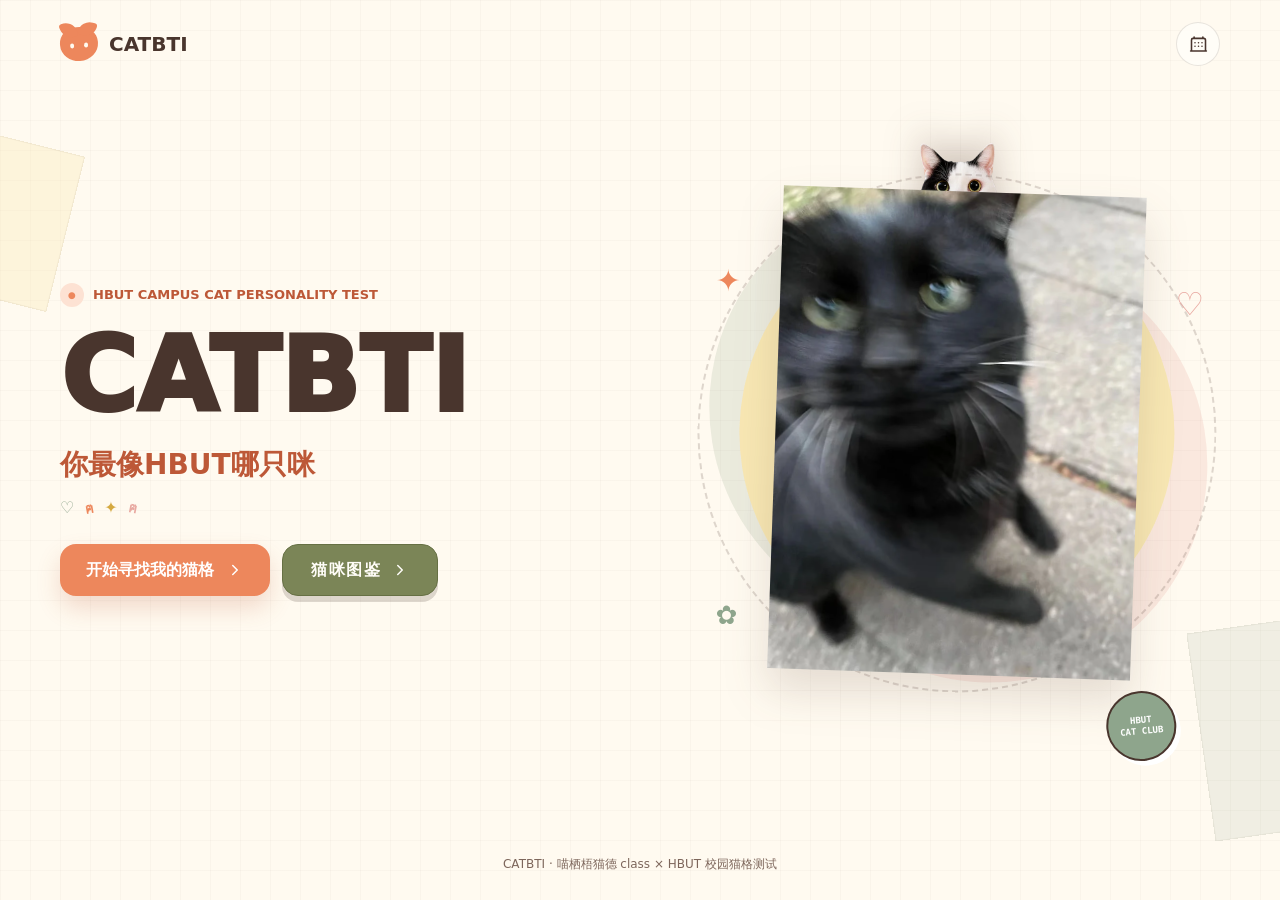
==== commit 619b6370: "Update Wuyun result code and homepage cover" ====
--- a/index.html
+++ b/index.html
@@ -52,7 +52,7 @@
           <img data-src="assets/images/cover/cover-peek-laba-radial-v2.png?v=20260728-radial2" data-sizes="(max-width: 640px) 112px, 148px" alt="" decoding="async">
         </button>
         <div class="hero-cover-frame">
-          <img data-src="assets/images/cover/cover.png" data-sizes="(max-width: 760px) 92vw, 620px" fetchpriority="high" alt="四只 HBUT 校园猫咪的可爱合照插画">
+          <img data-src="assets/images/cover/cover-wuyun.jpg" data-sizes="(max-width: 760px) 92vw, 620px" fetchpriority="high" alt="乌云小猫的照片">
           <span class="cover-sticker" aria-hidden="true">HBUT<br>CAT CLUB</span>
         </div>
         <span class="cover-spark cover-spark-one" aria-hidden="true">✦</span>
@@ -335,15 +335,15 @@
     <div id="dialogContent"></div>
   </dialog>
 
-  <script src="src/data/config.js?v=20260729-danta1"></script>
+  <script src="src/data/config.js?v=20260802-eater1"></script>
   <script src="src/core/matcher.js"></script>
-  <script src="src/core/image-manifest.js?v=20260731-images1"></script>
+  <script src="src/core/image-manifest.js?v=20260802-eater1"></script>
   <script src="src/core/runtime.js?v=20260731-images1"></script>
   <script src="src/features/cover-peek.js?v=20260801-structure1"></script>
   <script src="src/features/quiz.js?v=20260801-structure1"></script>
   <script src="src/features/effects/fate-transition.js?v=20260731-images1"></script>
   <script src="src/features/effects/danke-queen.js?v=20260731-refactor3"></script>
   <script src="src/features/effects/duo-surprise.js?v=20260731-images1"></script>
-  <script src="src/app.js?v=20260801-images2"></script>
+  <script src="src/app.js?v=20260802-eater1"></script>
 </body>
 </html>
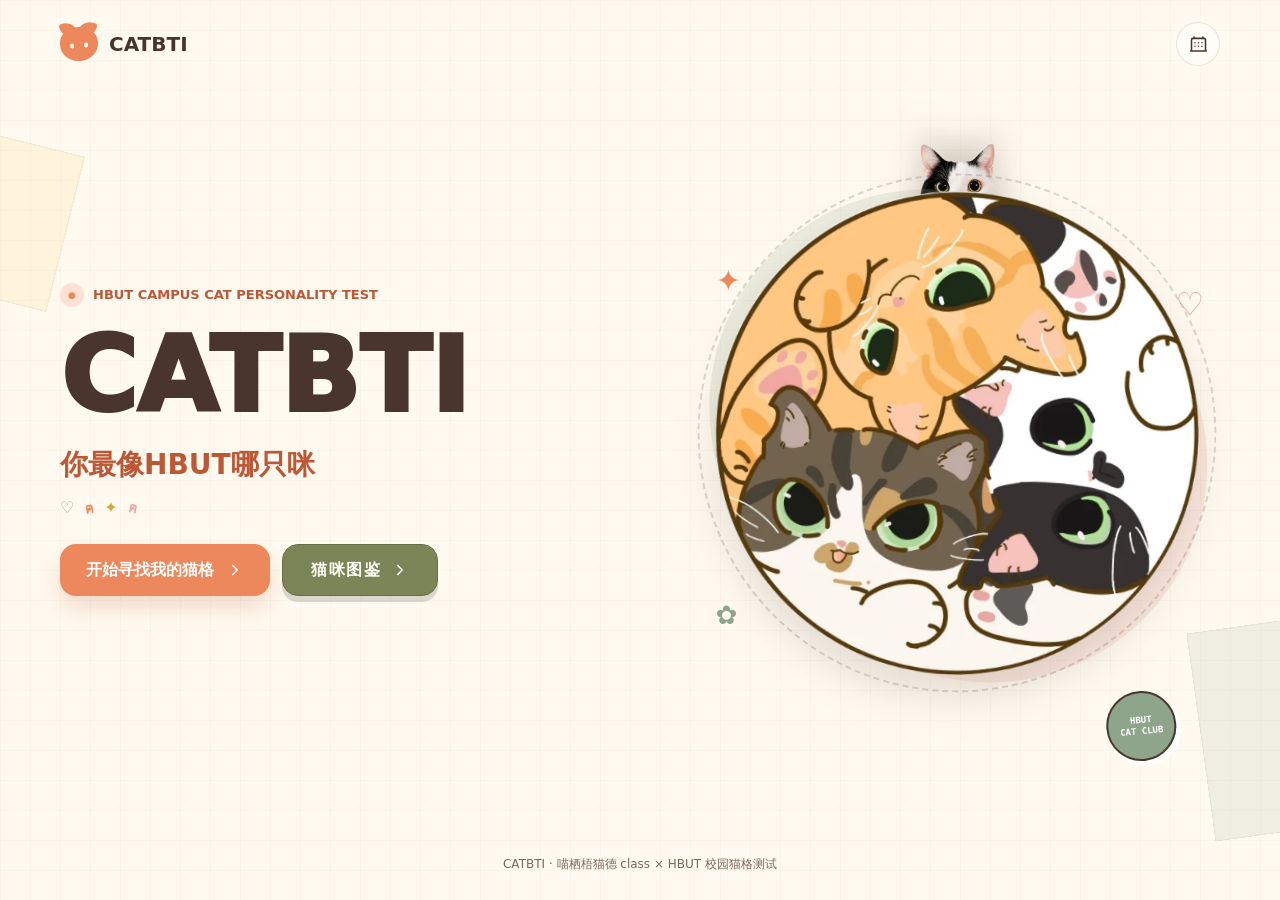
==== commit 603b494a: "Place Wuyun photo in result gallery and add QR bonus" ====
--- a/index.html
+++ b/index.html
@@ -7,10 +7,10 @@
   <meta name="description" content="CATBTI HBUT 校园猫格测试">
   <title>CATBTI · HBUT 校园猫格测试</title>
   <link rel="icon" href="data:image/svg+xml,%3Csvg xmlns='http://www.w3.org/2000/svg' viewBox='0 0 32 32'%3E%3Ctext y='24' font-size='24'%3E%F0%9F%90%BE%3C/text%3E%3C/svg%3E">
-  <link rel="stylesheet" href="styles/foundation/base.css?v=20260801-layout1">
-  <link rel="stylesheet" href="styles/pages/result.css?v=20260801-layout1">
-  <link rel="stylesheet" href="styles/effects/animations.css?v=20260801-layout1">
-  <link rel="stylesheet" href="styles/foundation/responsive.css?v=20260801-layout1">
+  <link rel="stylesheet" href="styles/foundation/base.css?v=20260808-qr1">
+  <link rel="stylesheet" href="styles/pages/result.css?v=20260808-qr1">
+  <link rel="stylesheet" href="styles/effects/animations.css?v=20260808-qr1">
+  <link rel="stylesheet" href="styles/foundation/responsive.css?v=20260808-qr1">
 </head>
 <body>
   <div class="ambient ambient-one" aria-hidden="true"></div>
@@ -52,7 +52,7 @@
           <img data-src="assets/images/cover/cover-peek-laba-radial-v2.png?v=20260728-radial2" data-sizes="(max-width: 640px) 112px, 148px" alt="" decoding="async">
         </button>
         <div class="hero-cover-frame">
-          <img data-src="assets/images/cover/cover-wuyun.jpg" data-sizes="(max-width: 760px) 92vw, 620px" fetchpriority="high" alt="乌云小猫的照片">
+          <img data-src="assets/images/cover/cover.png" data-sizes="(max-width: 760px) 92vw, 620px" fetchpriority="high" alt="四只 HBUT 校园猫咪的可爱合照插画">
           <span class="cover-sticker" aria-hidden="true">HBUT<br>CAT CLUB</span>
         </div>
         <span class="cover-spark cover-spark-one" aria-hidden="true">✦</span>
@@ -96,9 +96,20 @@
                 <h3 id="claimCardTitle" data-content="site.claimNotice"></h3>
                 <p>向摊位工作人员出示本页即可领取</p>
               </div>
-              <div class="result-barcode" role="img" aria-label="CATBTI 猫格卡领取条形码">
+              <div class="result-barcode" role="img" aria-label="CATBTI 相卡领取条形码">
                 <span aria-hidden="true"></span>
                 <p id="resultBarcodeCode">CATBTI</p>
+              </div>
+            </section>
+            <section class="perfect-ending-card" aria-labelledby="perfectEndingTitle">
+              <div class="perfect-ending-copy">
+                <span class="perfect-ending-kicker">MEOW GALGAME BONUS</span>
+                <h3 id="perfectEndingTitle">欢迎游玩猫咪的 galgame！</h3>
+                <p>如打出完美结局，可领取相卡一张 ฅ^•ﻌ•^ฅ</p>
+              </div>
+              <div class="perfect-ending-qr-wrap">
+                <img src="assets/images/generated/social/galgame-qr-png-300.webp" width="300" height="300" alt="猫咪 galgame 完美结局相卡二维码" loading="lazy" decoding="async">
+                <span>扫码解锁彩蛋</span>
               </div>
             </section>
         <div class="result-layout">
@@ -335,15 +346,15 @@
     <div id="dialogContent"></div>
   </dialog>
 
-  <script src="src/data/config.js?v=20260802-eater1"></script>
+  <script src="src/data/config.js?v=20260808-eater3"></script>
   <script src="src/core/matcher.js"></script>
-  <script src="src/core/image-manifest.js?v=20260802-eater1"></script>
+  <script src="src/core/image-manifest.js?v=20260808-eater3"></script>
   <script src="src/core/runtime.js?v=20260731-images1"></script>
   <script src="src/features/cover-peek.js?v=20260801-structure1"></script>
   <script src="src/features/quiz.js?v=20260801-structure1"></script>
   <script src="src/features/effects/fate-transition.js?v=20260731-images1"></script>
   <script src="src/features/effects/danke-queen.js?v=20260731-refactor3"></script>
   <script src="src/features/effects/duo-surprise.js?v=20260731-images1"></script>
-  <script src="src/app.js?v=20260802-eater1"></script>
+  <script src="src/app.js?v=20260808-eater3"></script>
 </body>
 </html>
--- a/styles/pages/result.css
+++ b/styles/pages/result.css
@@ -644,6 +644,30 @@
 }
 .claim-card .result-barcode span { height: 44px; }
 
+.perfect-ending-card {
+  width: min(860px, 100%);
+  margin: -16px auto 42px;
+  padding: 18px 22px;
+  display: grid;
+  grid-template-columns: minmax(0, 1fr) 180px;
+  align-items: center;
+  gap: 24px;
+  border: 2px dashed #d88559;
+  border-radius: 18px;
+  background: #fff8e7;
+  box-shadow: 6px 6px 0 #f4c875;
+  color: #57463d;
+  transform: rotate(.4deg);
+}
+.perfect-ending-copy { position: relative; padding-left: 8px; }
+.perfect-ending-copy::before { content: "✦"; position: absolute; left: -7px; top: -8px; color: #e77d5a; font-size: 20px; }
+.perfect-ending-kicker { display: block; margin-bottom: 6px; color: #7b8b5a; font: 900 10px/1.2 "Arial Black", Arial, sans-serif; letter-spacing: .12em; }
+.perfect-ending-card h3 { margin: 0; color: #d56647; font-size: clamp(19px, 2.2vw, 27px); line-height: 1.35; }
+.perfect-ending-card p { margin: 8px 0 0; color: #806d61; font-size: 14px; line-height: 1.7; }
+.perfect-ending-qr-wrap { display: grid; justify-items: center; gap: 5px; padding: 8px; border: 2px solid #57463d; border-radius: 12px; background: #fff; transform: rotate(-2deg); }
+.perfect-ending-qr-wrap img { display: block; width: 150px; height: 150px; object-fit: contain; image-rendering: auto; }
+.perfect-ending-qr-wrap span { color: #d56647; font-size: 11px; font-weight: 900; }
+
 .community-panel {
   width: 100%;
   margin: 78px 0 0;
@@ -845,6 +869,11 @@
   }
   .claim-card h3 { font-size: 21px; }
   .claim-card .result-barcode { width: min(100%, 320px); }
+  .perfect-ending-card { grid-template-columns: minmax(0, 1fr) 126px; gap: 12px; margin-top: -20px; padding: 15px 12px; }
+  .perfect-ending-card h3 { font-size: 18px; }
+  .perfect-ending-card p { font-size: 13px; }
+  .perfect-ending-qr-wrap { padding: 5px; }
+  .perfect-ending-qr-wrap img { width: 108px; height: 108px; }
   .community-panel {
     margin-top: 58px;
     padding: 48px 18px 36px;
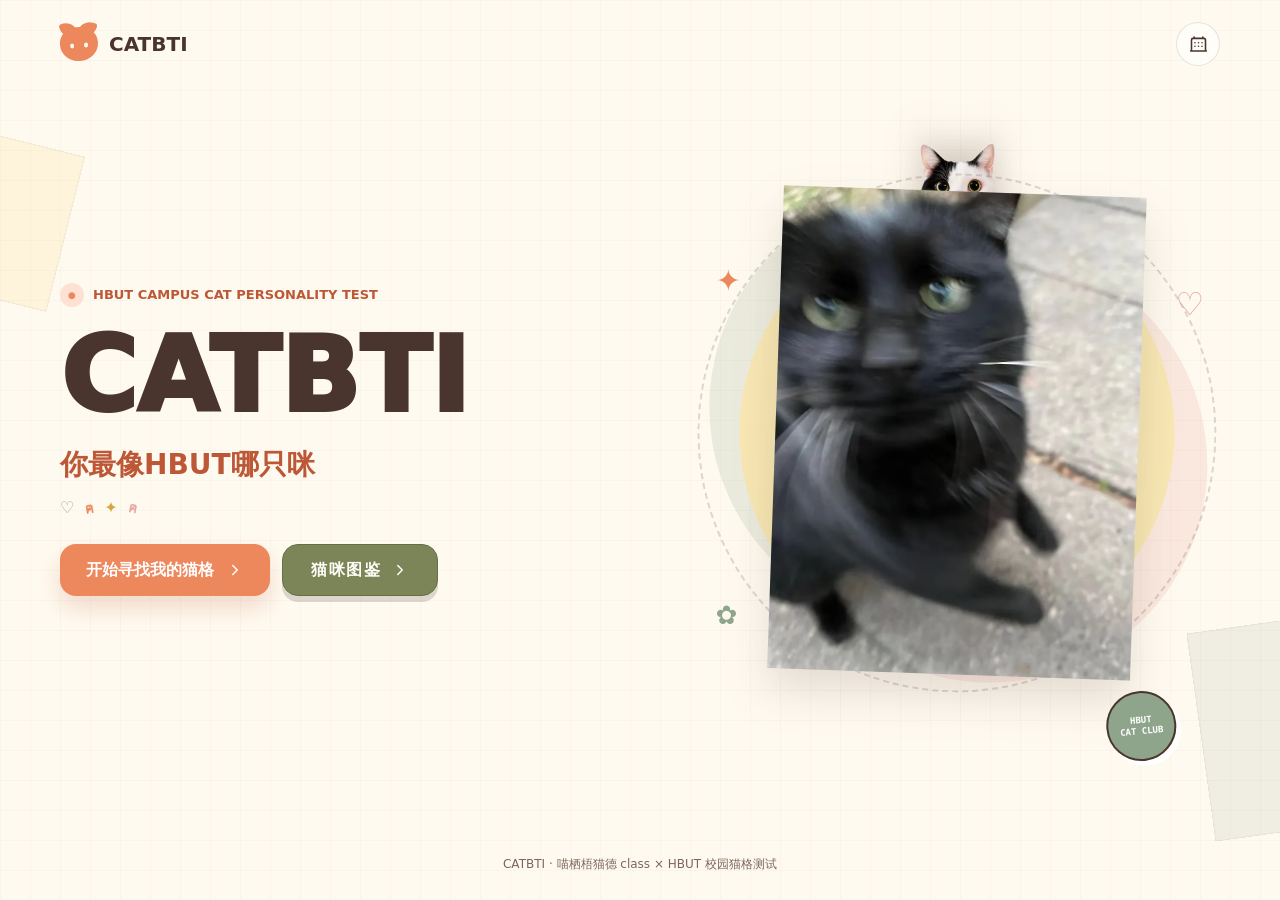
==== commit d2af575d: "Improve image loading and refresh result layout" ====
--- a/index.html
+++ b/index.html
@@ -7,10 +7,10 @@
   <meta name="description" content="CATBTI HBUT 校园猫格测试">
   <title>CATBTI · HBUT 校园猫格测试</title>
   <link rel="icon" href="data:image/svg+xml,%3Csvg xmlns='http://www.w3.org/2000/svg' viewBox='0 0 32 32'%3E%3Ctext y='24' font-size='24'%3E%F0%9F%90%BE%3C/text%3E%3C/svg%3E">
-  <link rel="stylesheet" href="styles/foundation/base.css?v=20260808-qr1">
-  <link rel="stylesheet" href="styles/pages/result.css?v=20260808-qr1">
-  <link rel="stylesheet" href="styles/effects/animations.css?v=20260808-qr1">
-  <link rel="stylesheet" href="styles/foundation/responsive.css?v=20260808-qr1">
+  <link rel="stylesheet" href="styles/foundation/base.css?v=20260808-performance1">
+  <link rel="stylesheet" href="styles/pages/result.css?v=20260808-performance1">
+  <link rel="stylesheet" href="styles/effects/animations.css?v=20260808-performance1">
+  <link rel="stylesheet" href="styles/foundation/responsive.css?v=20260808-performance1">
 </head>
 <body>
   <div class="ambient ambient-one" aria-hidden="true"></div>
@@ -52,7 +52,7 @@
           <img data-src="assets/images/cover/cover-peek-laba-radial-v2.png?v=20260728-radial2" data-sizes="(max-width: 640px) 112px, 148px" alt="" decoding="async">
         </button>
         <div class="hero-cover-frame">
-          <img data-src="assets/images/cover/cover.png" data-sizes="(max-width: 760px) 92vw, 620px" fetchpriority="high" alt="四只 HBUT 校园猫咪的可爱合照插画">
+          <img data-src="assets/images/cats/gallery/wuyun-new.jpg" data-sizes="(max-width: 760px) 92vw, 620px" fetchpriority="high" alt="乌云小猫的照片">
           <span class="cover-sticker" aria-hidden="true">HBUT<br>CAT CLUB</span>
         </div>
         <span class="cover-spark cover-spark-one" aria-hidden="true">✦</span>
@@ -99,17 +99,6 @@
               <div class="result-barcode" role="img" aria-label="CATBTI 相卡领取条形码">
                 <span aria-hidden="true"></span>
                 <p id="resultBarcodeCode">CATBTI</p>
-              </div>
-            </section>
-            <section class="perfect-ending-card" aria-labelledby="perfectEndingTitle">
-              <div class="perfect-ending-copy">
-                <span class="perfect-ending-kicker">MEOW GALGAME BONUS</span>
-                <h3 id="perfectEndingTitle">欢迎游玩猫咪的 galgame！</h3>
-                <p>如打出完美结局，可领取相卡一张 ฅ^•ﻌ•^ฅ</p>
-              </div>
-              <div class="perfect-ending-qr-wrap">
-                <img src="assets/images/generated/social/galgame-qr-png-300.webp" width="300" height="300" alt="猫咪 galgame 完美结局相卡二维码" loading="lazy" decoding="async">
-                <span>扫码解锁彩蛋</span>
               </div>
             </section>
         <div class="result-layout">
@@ -218,6 +207,17 @@
           <h3 id="resultGroupInviteTitle">感谢您完成这个测试，欢迎加入湖工猫友交流群一起讨论小猫咪！</h3>
           <strong>801014356</strong>
         </aside>
+        <section class="perfect-ending-card" aria-labelledby="perfectEndingTitle">
+          <div class="perfect-ending-copy">
+            <span class="perfect-ending-kicker">MEOW GALGAME BONUS</span>
+            <h3 id="perfectEndingTitle">欢迎游玩猫咪的 galgame！</h3>
+            <p>如打出完美结局，可领取相卡一张 ฅ^•ﻌ•^ฅ</p>
+          </div>
+          <div class="perfect-ending-qr-wrap">
+            <img src="assets/images/generated/social/galgame-qr-png-300.webp" width="300" height="300" alt="猫咪 galgame 完美结局相卡二维码" decoding="async">
+            <span>扫码解锁彩蛋</span>
+          </div>
+        </section>
         <section class="community-panel" aria-label="猫协介绍">
           <div class="community-heading">
             <span class="community-kicker">HBUT CAT CLUB</span>
@@ -346,15 +346,15 @@
     <div id="dialogContent"></div>
   </dialog>
 
-  <script src="src/data/config.js?v=20260808-eater3"></script>
+  <script src="src/data/config.js?v=20260808-performance1"></script>
   <script src="src/core/matcher.js"></script>
-  <script src="src/core/image-manifest.js?v=20260808-eater3"></script>
+  <script src="src/core/image-manifest.js?v=20260808-performance1"></script>
   <script src="src/core/runtime.js?v=20260731-images1"></script>
   <script src="src/features/cover-peek.js?v=20260801-structure1"></script>
   <script src="src/features/quiz.js?v=20260801-structure1"></script>
   <script src="src/features/effects/fate-transition.js?v=20260731-images1"></script>
   <script src="src/features/effects/danke-queen.js?v=20260731-refactor3"></script>
   <script src="src/features/effects/duo-surprise.js?v=20260731-images1"></script>
-  <script src="src/app.js?v=20260808-eater3"></script>
+  <script src="src/app.js?v=20260808-performance1"></script>
 </body>
 </html>
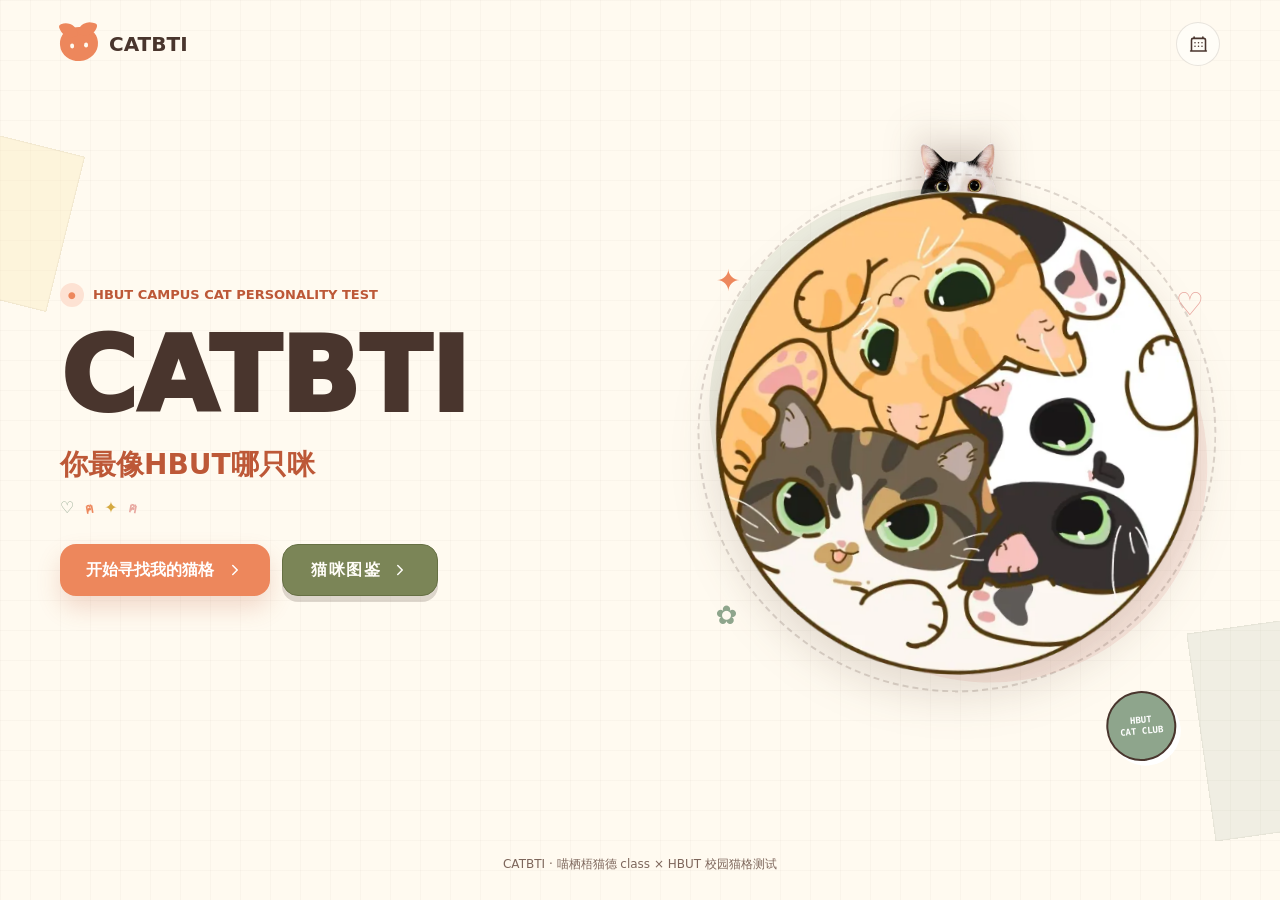
==== commit bf0f72a6: "Refine Galgame and appreciation typography" ====
--- a/index.html
+++ b/index.html
@@ -7,10 +7,10 @@
   <meta name="description" content="CATBTI HBUT 校园猫格测试">
   <title>CATBTI · HBUT 校园猫格测试</title>
   <link rel="icon" href="data:image/svg+xml,%3Csvg xmlns='http://www.w3.org/2000/svg' viewBox='0 0 32 32'%3E%3Ctext y='24' font-size='24'%3E%F0%9F%90%BE%3C/text%3E%3C/svg%3E">
-  <link rel="stylesheet" href="styles/foundation/base.css?v=20260808-performance1">
-  <link rel="stylesheet" href="styles/pages/result.css?v=20260808-performance1">
-  <link rel="stylesheet" href="styles/effects/animations.css?v=20260808-performance1">
-  <link rel="stylesheet" href="styles/foundation/responsive.css?v=20260808-performance1">
+  <link rel="stylesheet" href="styles/foundation/base.css?v=20260808-performance2">
+  <link rel="stylesheet" href="styles/pages/result.css?v=20260808-performance2">
+  <link rel="stylesheet" href="styles/effects/animations.css?v=20260808-performance2">
+  <link rel="stylesheet" href="styles/foundation/responsive.css?v=20260808-performance2">
 </head>
 <body>
   <div class="ambient ambient-one" aria-hidden="true"></div>
@@ -52,7 +52,7 @@
           <img data-src="assets/images/cover/cover-peek-laba-radial-v2.png?v=20260728-radial2" data-sizes="(max-width: 640px) 112px, 148px" alt="" decoding="async">
         </button>
         <div class="hero-cover-frame">
-          <img data-src="assets/images/cats/gallery/wuyun-new.jpg" data-sizes="(max-width: 760px) 92vw, 620px" fetchpriority="high" alt="乌云小猫的照片">
+          <img data-src="assets/images/cover/cover.png" data-sizes="(max-width: 760px) 92vw, 620px" fetchpriority="high" alt="四只 HBUT 校园猫咪的可爱合照插画">
           <span class="cover-sticker" aria-hidden="true">HBUT<br>CAT CLUB</span>
         </div>
         <span class="cover-spark cover-spark-one" aria-hidden="true">✦</span>
@@ -210,12 +210,11 @@
         <section class="perfect-ending-card" aria-labelledby="perfectEndingTitle">
           <div class="perfect-ending-copy">
             <span class="perfect-ending-kicker">MEOW GALGAME BONUS</span>
-            <h3 id="perfectEndingTitle">欢迎游玩猫咪的 galgame！</h3>
+            <h3 id="perfectEndingTitle"><span class="perfect-ending-title-line">欢迎游玩</span><span class="perfect-ending-title-line">猫咪的 galgame！</span></h3>
             <p>如打出完美结局，可领取相卡一张 ฅ^•ﻌ•^ฅ</p>
           </div>
           <div class="perfect-ending-qr-wrap">
             <img src="assets/images/generated/social/galgame-qr-png-300.webp" width="300" height="300" alt="猫咪 galgame 完美结局相卡二维码" decoding="async">
-            <span>扫码解锁彩蛋</span>
           </div>
         </section>
         <section class="community-panel" aria-label="猫协介绍">
@@ -275,7 +274,7 @@
 
           <footer class="community-thanks">
             <span>THANK YOU</span>
-            <p>在此感谢机关枪，佐佐咪，淼淼搭建此网站，和帮助内测提出建议的猫协成员，以及提供照片和故事的所有猫友们。</p>
+            <p><span>在此感谢机关枪、佐佐咪、淼淼搭建此网站，</span><span>以及帮助内测、提出建议的猫协成员，</span><span>还有提供照片和故事的所有猫友们。</span></p>
           </footer>
         </section>
     </section>
@@ -346,15 +345,15 @@
     <div id="dialogContent"></div>
   </dialog>
 
-  <script src="src/data/config.js?v=20260808-performance1"></script>
+  <script src="src/data/config.js?v=20260808-performance2"></script>
   <script src="src/core/matcher.js"></script>
-  <script src="src/core/image-manifest.js?v=20260808-performance1"></script>
+  <script src="src/core/image-manifest.js?v=20260808-performance2"></script>
   <script src="src/core/runtime.js?v=20260731-images1"></script>
   <script src="src/features/cover-peek.js?v=20260801-structure1"></script>
   <script src="src/features/quiz.js?v=20260801-structure1"></script>
   <script src="src/features/effects/fate-transition.js?v=20260731-images1"></script>
   <script src="src/features/effects/danke-queen.js?v=20260731-refactor3"></script>
   <script src="src/features/effects/duo-surprise.js?v=20260731-images1"></script>
-  <script src="src/app.js?v=20260808-performance1"></script>
+  <script src="src/app.js?v=20260808-performance2"></script>
 </body>
 </html>
--- a/styles/pages/result.css
+++ b/styles/pages/result.css
@@ -663,10 +663,10 @@
 .perfect-ending-copy::before { content: "✦"; position: absolute; left: -7px; top: -8px; color: #e77d5a; font-size: 20px; }
 .perfect-ending-kicker { display: block; margin-bottom: 6px; color: #7b8b5a; font: 900 10px/1.2 "Arial Black", Arial, sans-serif; letter-spacing: .12em; }
 .perfect-ending-card h3 { margin: 0; color: #d56647; font-size: clamp(19px, 2.2vw, 27px); line-height: 1.35; }
+.perfect-ending-title-line { display: block; }
 .perfect-ending-card p { margin: 8px 0 0; color: #806d61; font-size: 14px; line-height: 1.7; }
 .perfect-ending-qr-wrap { display: grid; justify-items: center; gap: 5px; padding: 8px; border: 2px solid #57463d; border-radius: 12px; background: #fff; transform: rotate(-2deg); }
 .perfect-ending-qr-wrap img { display: block; width: 150px; height: 150px; object-fit: contain; image-rendering: auto; }
-.perfect-ending-qr-wrap span { color: #d56647; font-size: 11px; font-weight: 900; }
 
 .community-panel {
   width: 100%;
@@ -858,6 +858,7 @@
   font-weight: 700;
   line-height: 1.9;
 }
+.community-thanks p span { display: block; }
 
 @media (max-width: 760px) {
   .claim-card {
